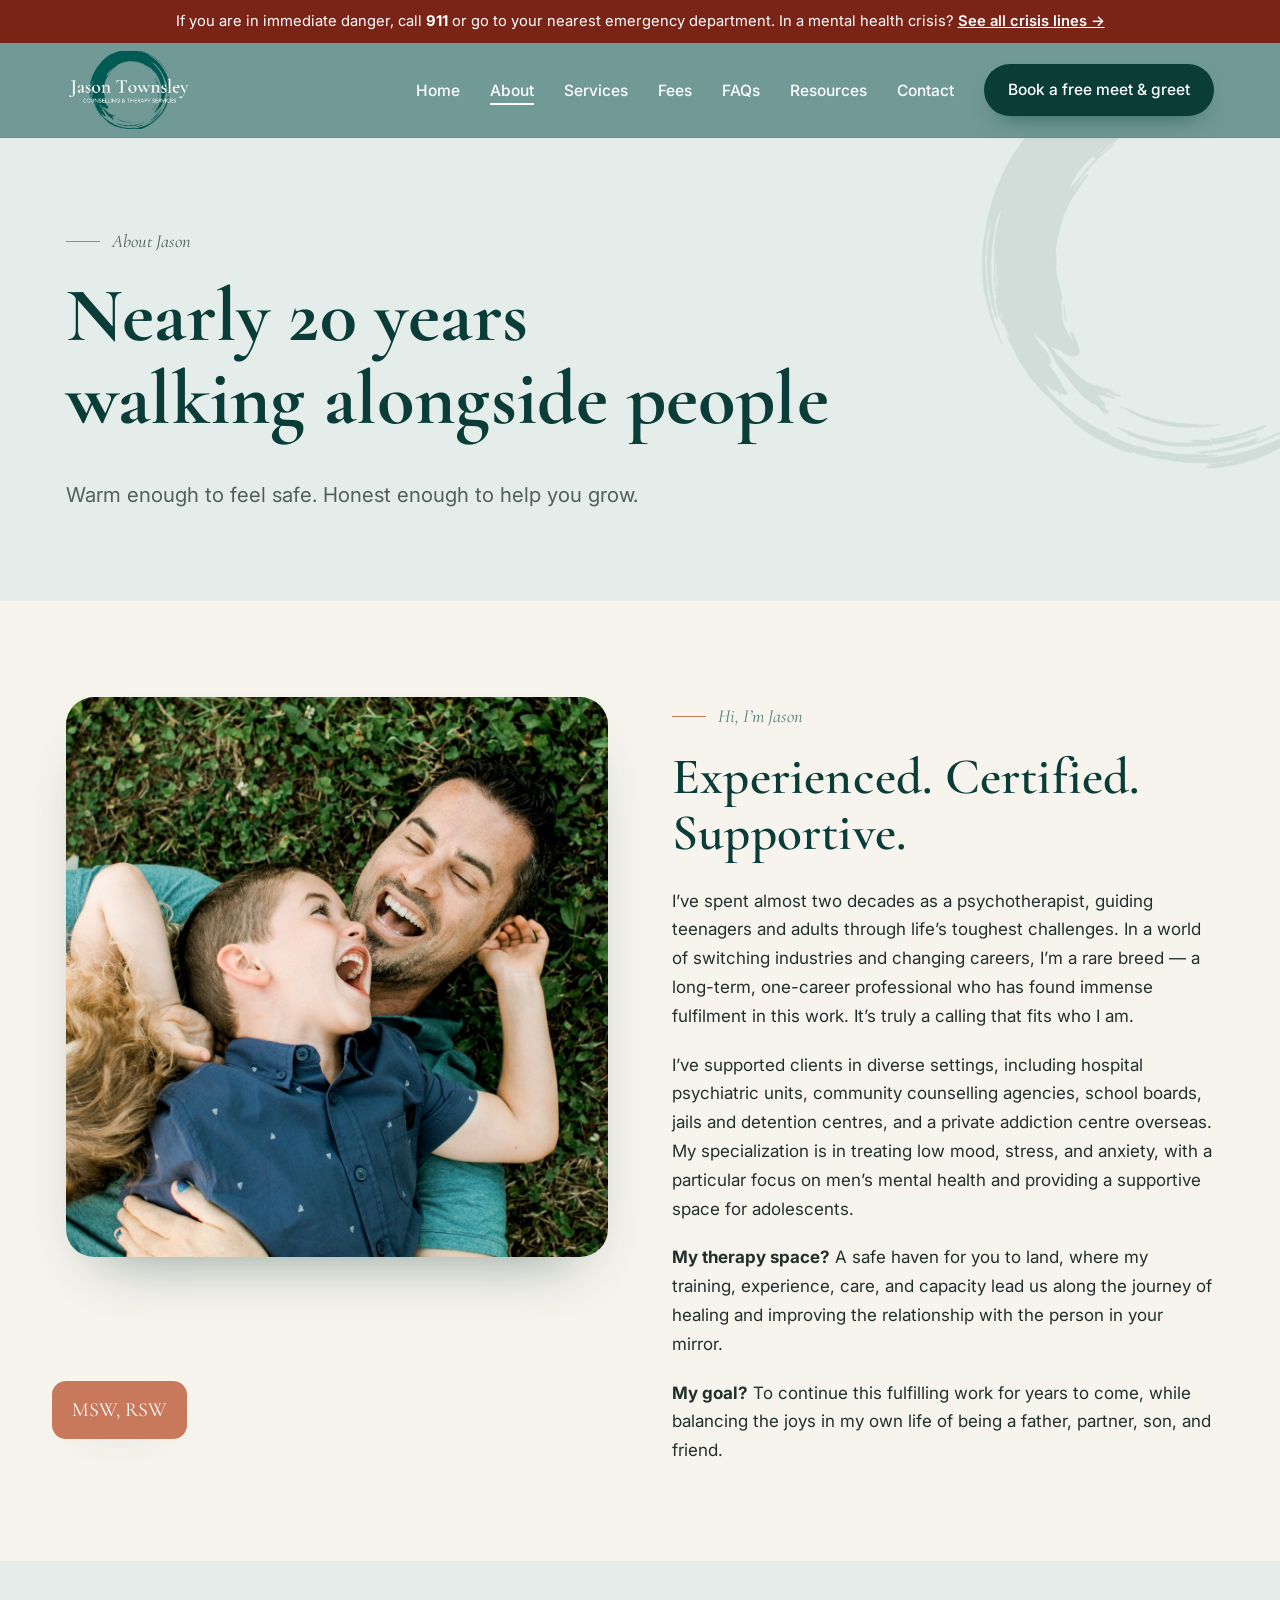
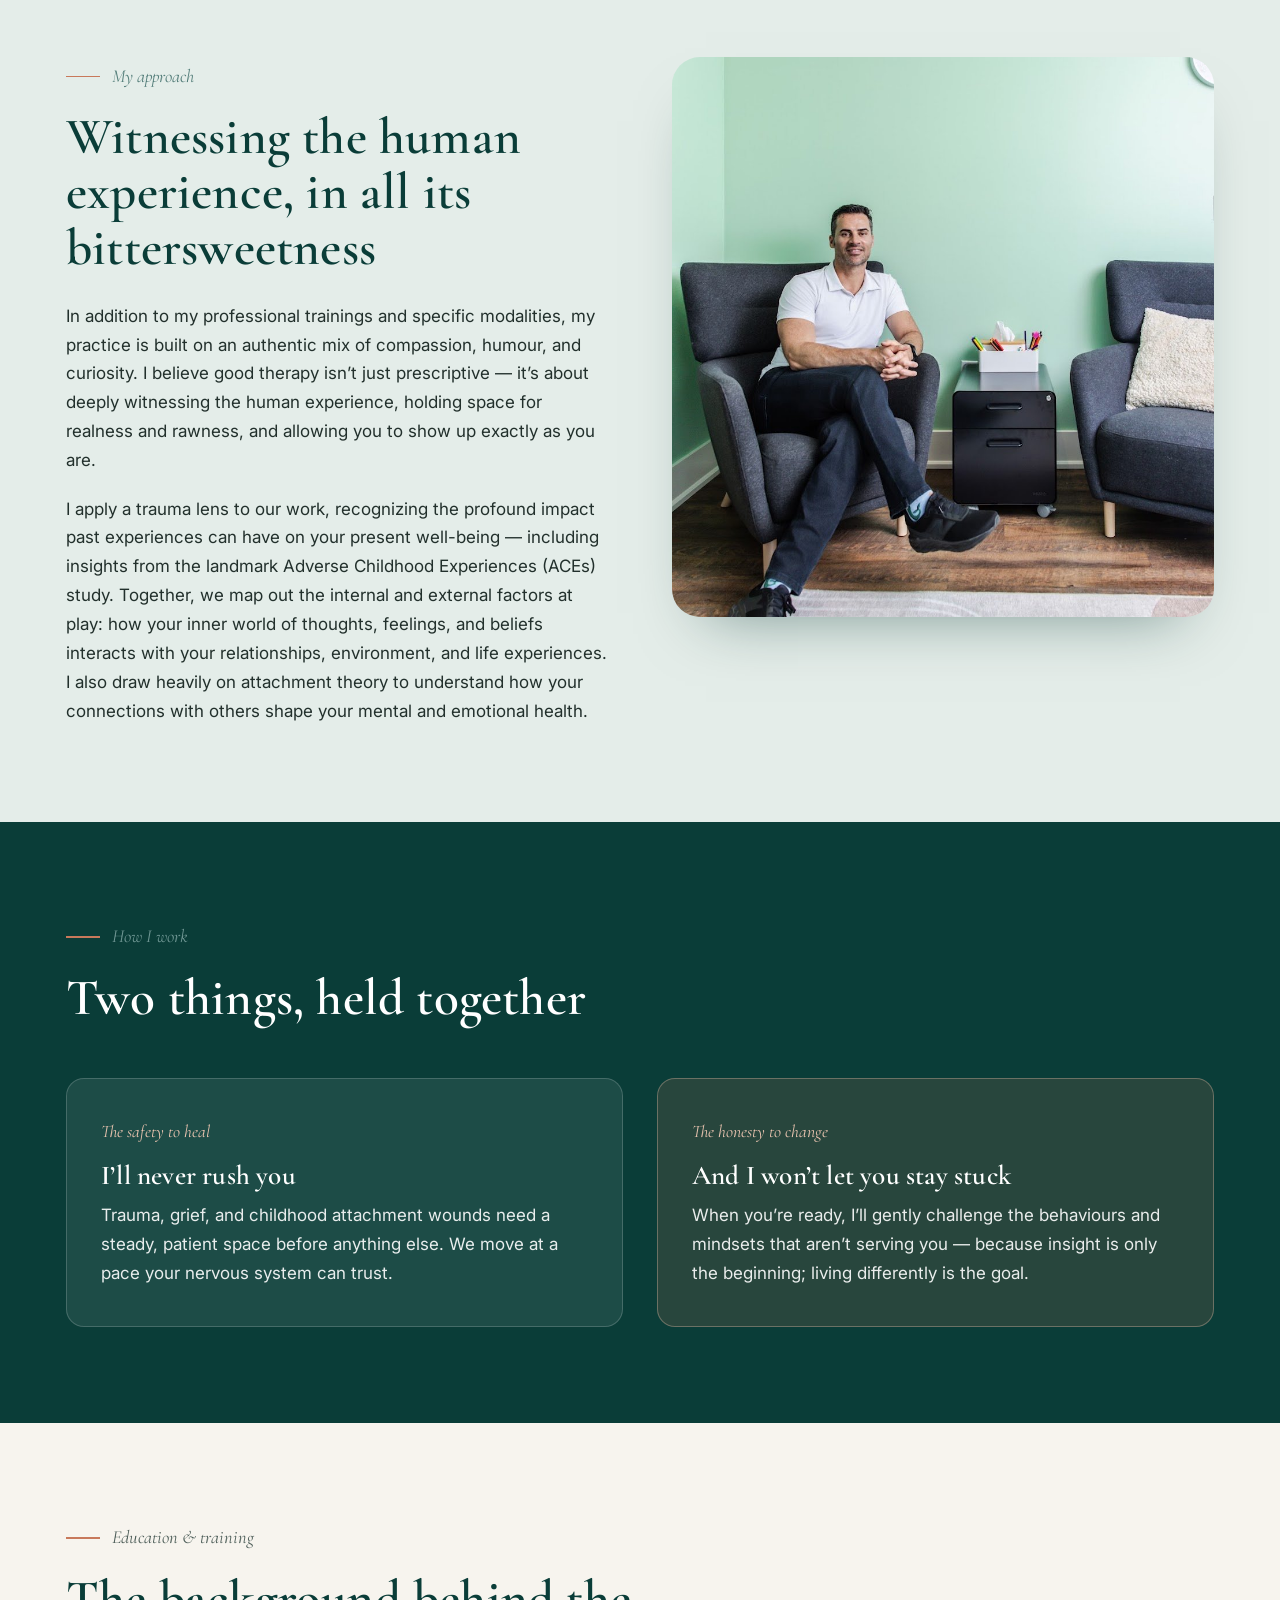
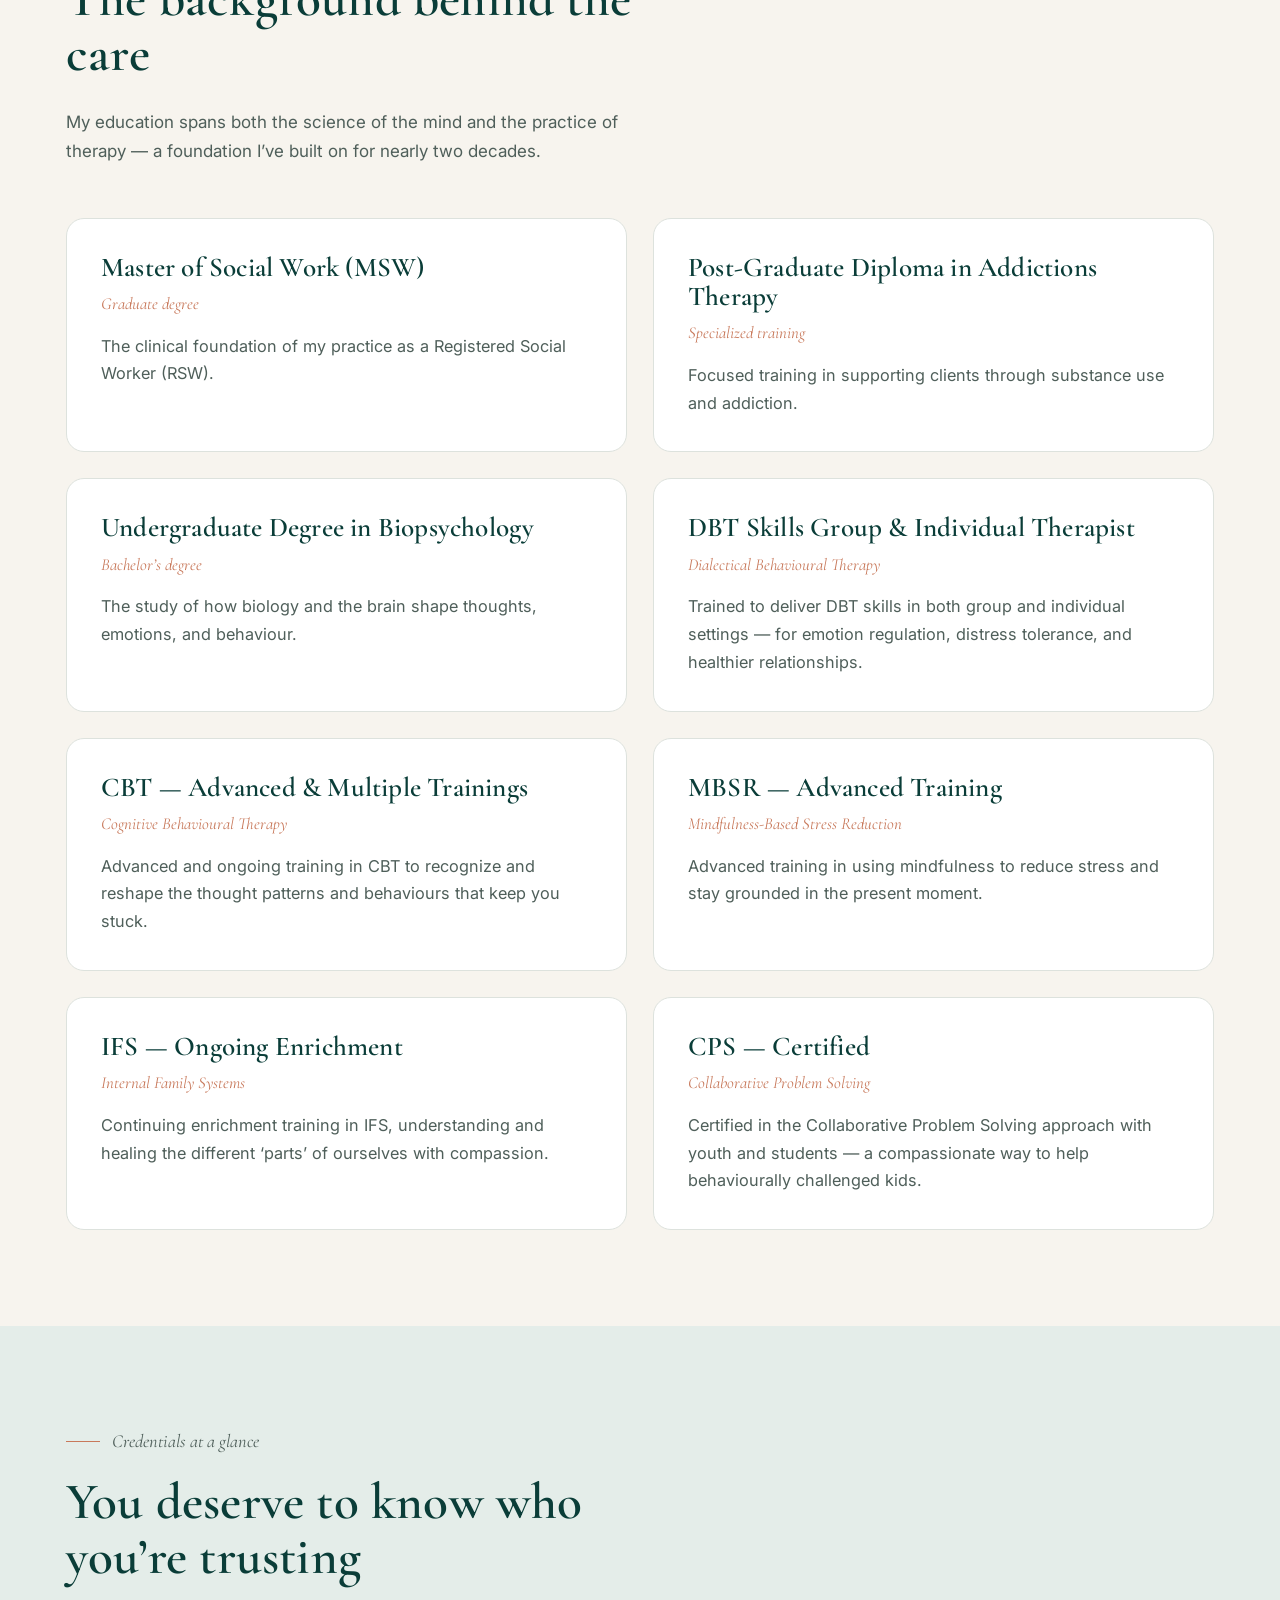
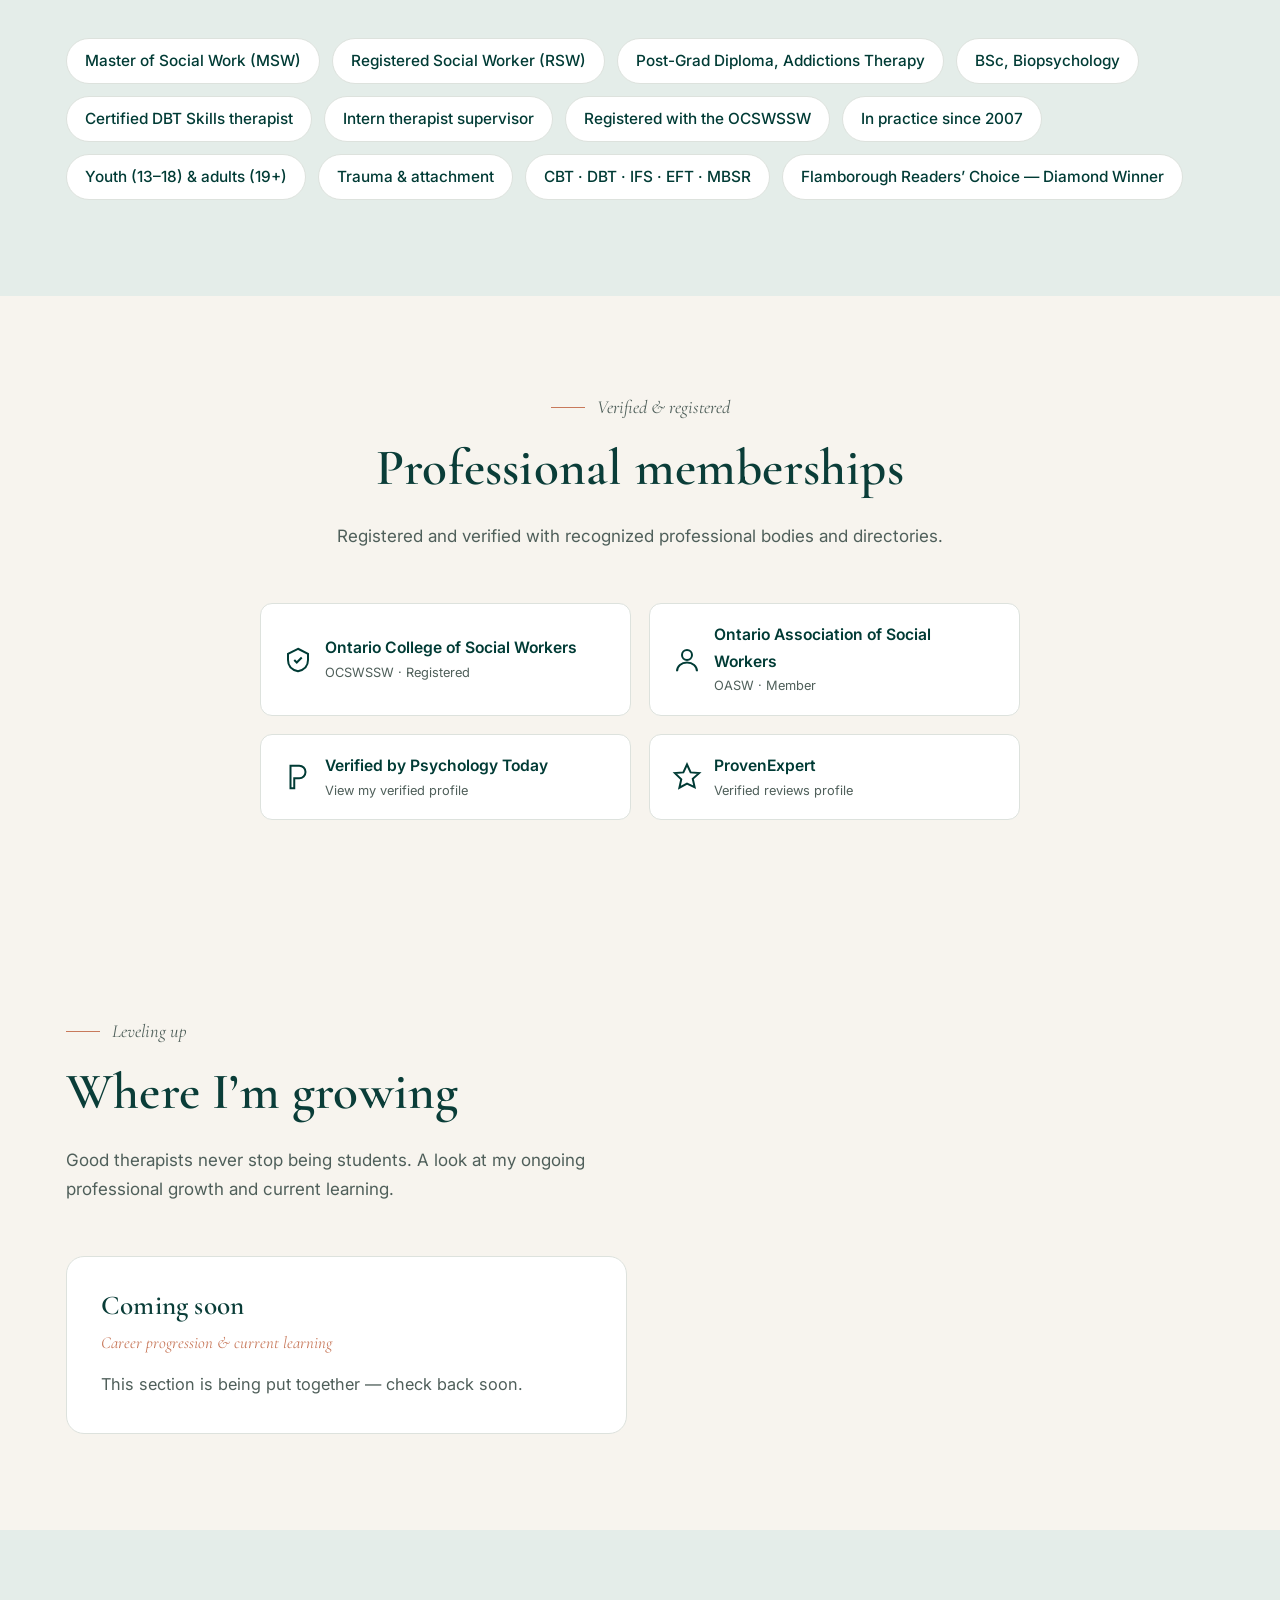
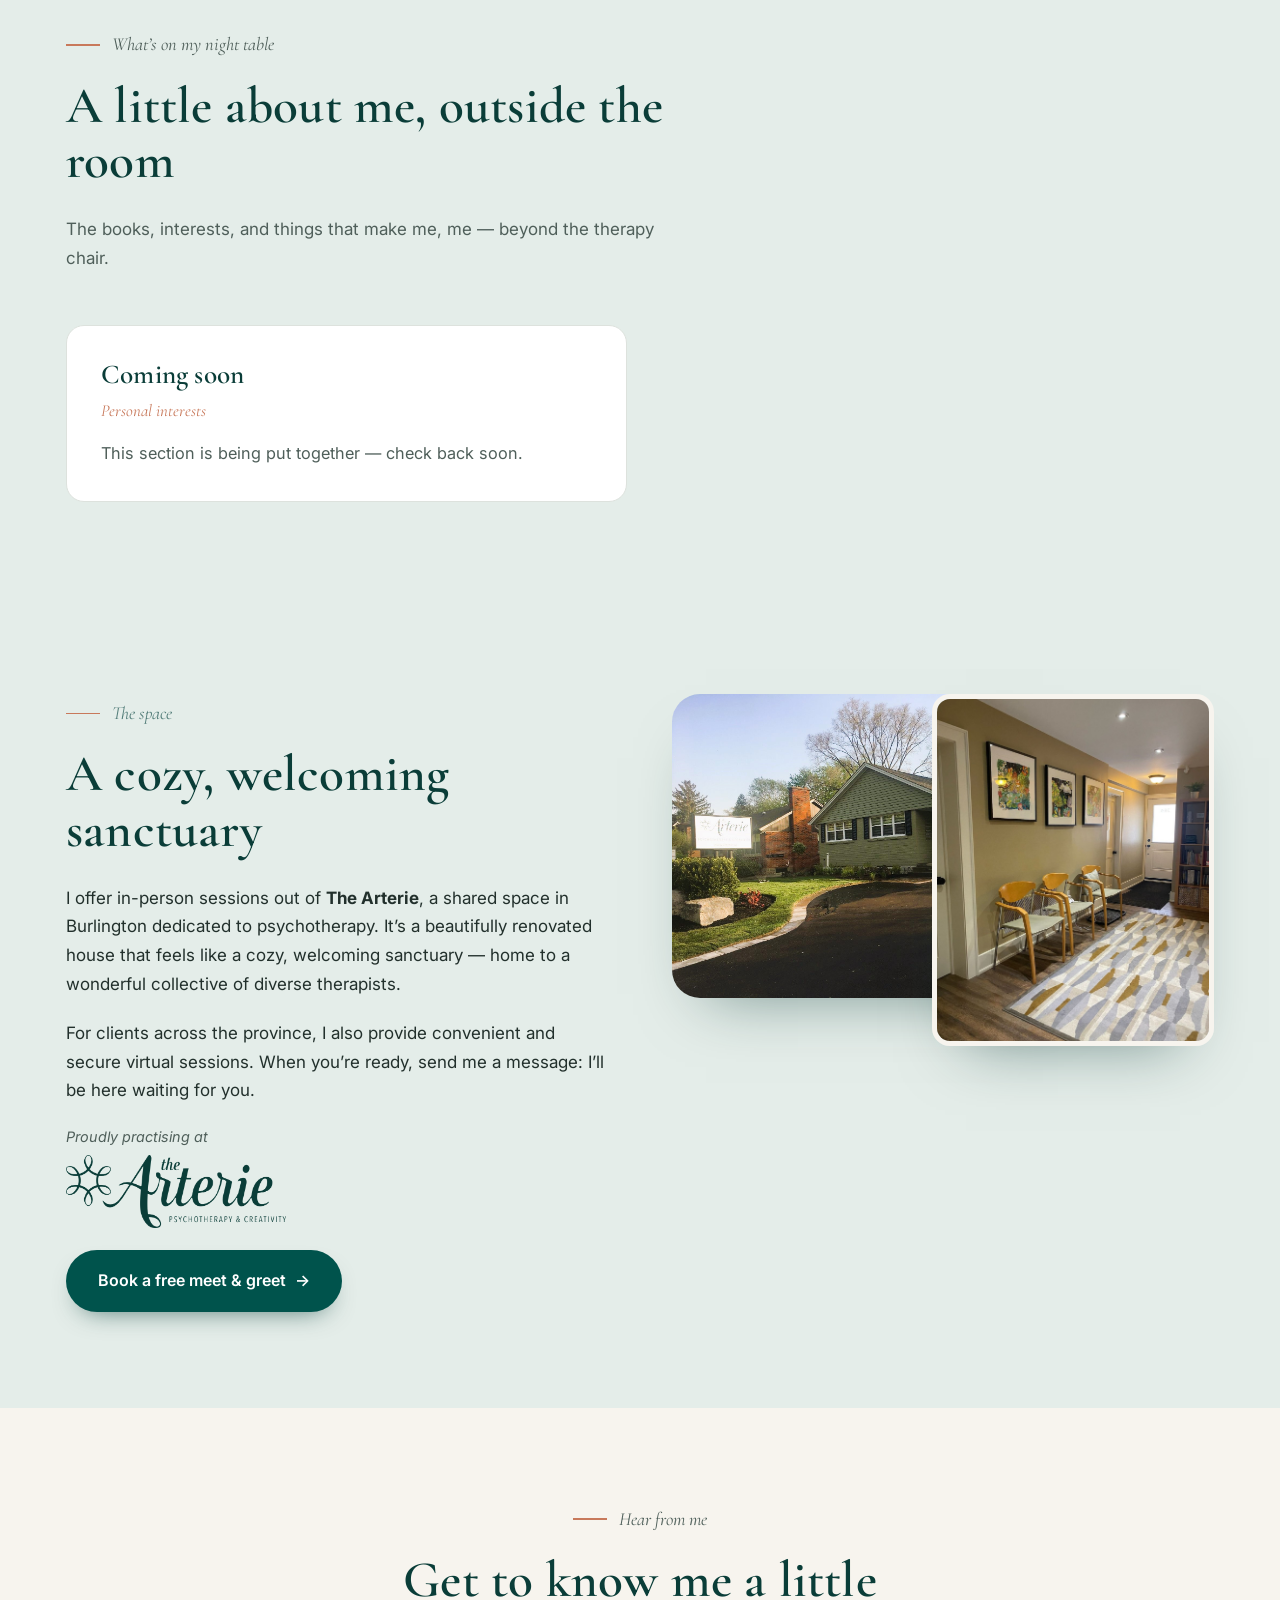
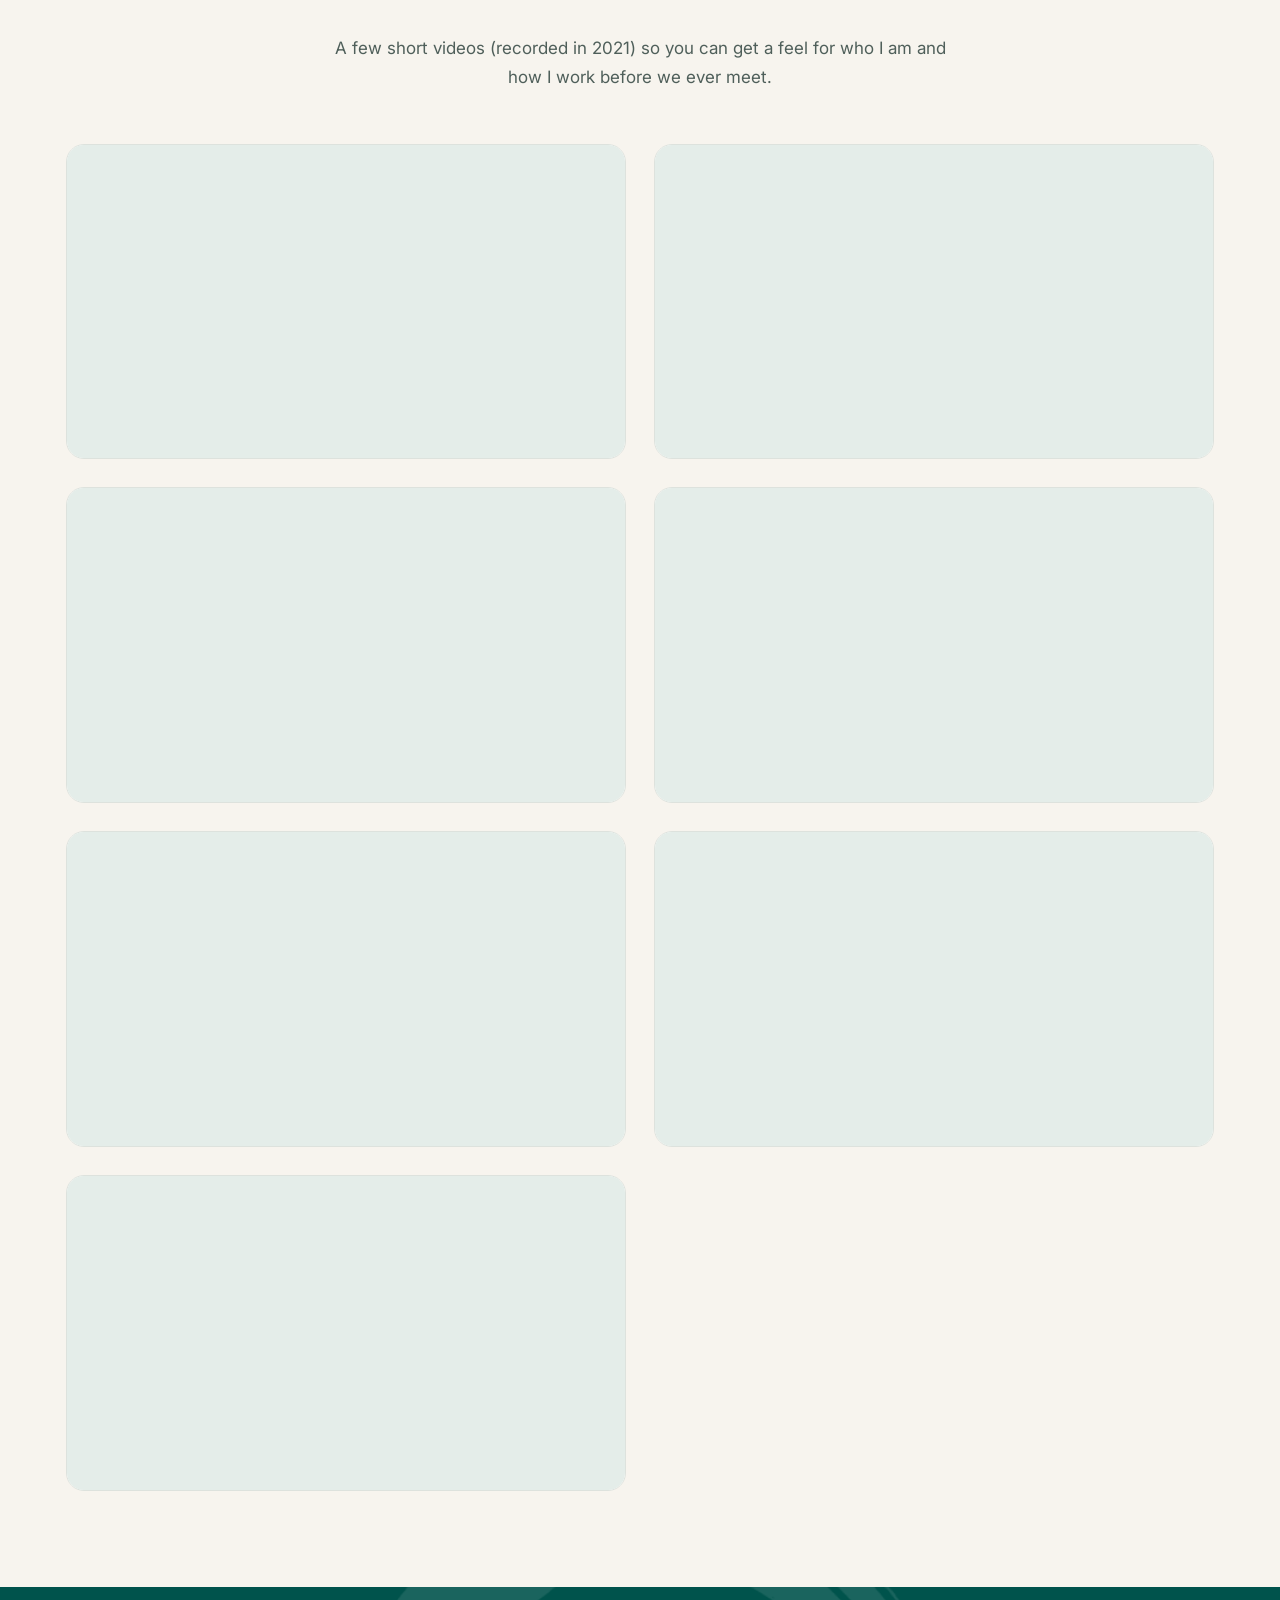
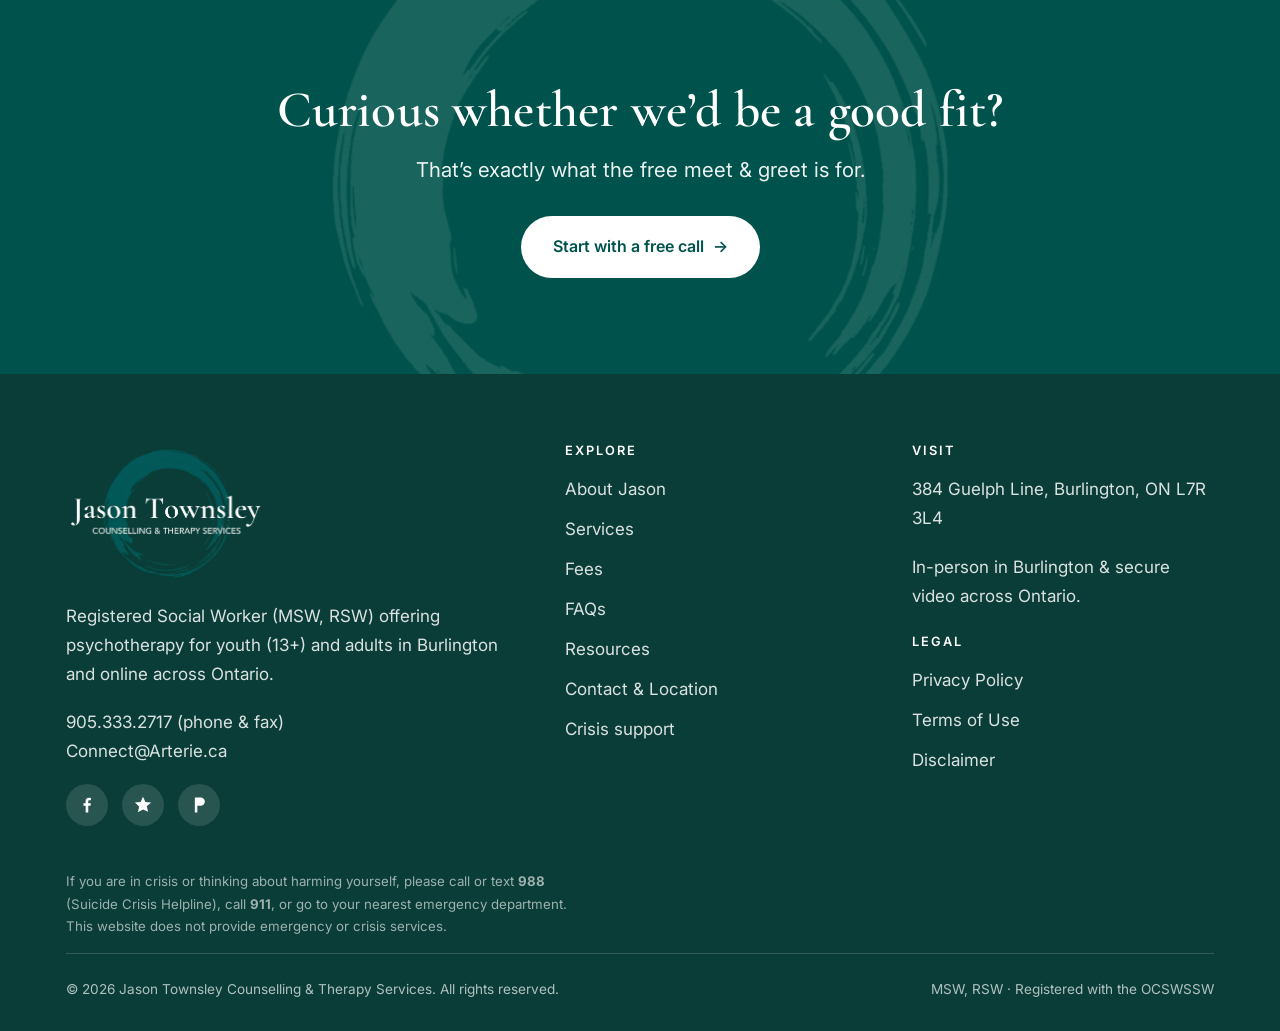
==== about.html @ 7dc333e7 "Add files via upload" ====
<!DOCTYPE html>
<html lang="en">
<head>
<meta charset="utf-8">
<meta name="viewport" content="width=device-width, initial-scale=1">
<title>About Jason Townsley, MSW, RSW | Male Therapist in Burlington, Ontario</title>
<meta name="description" content="Meet Jason Townsley, a Registered Social Worker with nearly 20 years of experience helping youth and adults with trauma, anxiety, and growth in Burlington and online across Ontario.">
<link rel="canonical" href="https://jasontownsley.com/about.html">
<meta name="robots" content="index, follow">
<meta name="author" content="Jason Townsley, MSW, RSW">
<meta name="geo.region" content="CA-ON">
<meta name="geo.placename" content="Burlington, Ontario">
<meta property="og:type" content="website">
<meta property="og:site_name" content="Jason Townsley Counselling &amp; Therapy Services">
<meta property="og:title" content="About Jason Townsley, MSW, RSW | Male Therapist in Burlington, Ontario">
<meta property="og:description" content="Meet Jason Townsley, a Registered Social Worker with nearly 20 years of experience helping youth and adults with trauma, anxiety, and growth in Burlington and online across Ontario.">
<meta property="og:url" content="https://jasontownsley.com/about.html">
<meta property="og:image" content="https://jasontownsley.com/assets/img/room.jpg">
<meta name="twitter:card" content="summary_large_image">
<meta name="twitter:title" content="About Jason Townsley, MSW, RSW | Male Therapist in Burlington, Ontario">
<meta name="twitter:description" content="Meet Jason Townsley, a Registered Social Worker with nearly 20 years of experience helping youth and adults with trauma, anxiety, and growth in Burlington and online across Ontario.">
<meta name="twitter:image" content="https://jasontownsley.com/assets/img/room.jpg">
<link rel="icon" href="assets/img/mark.svg">
<link rel="apple-touch-icon" href="assets/img/logo.jpg">
<link rel="preconnect" href="https://fonts.googleapis.com">
<link rel="preconnect" href="https://fonts.gstatic.com" crossorigin>
<link href="https://fonts.googleapis.com/css2?family=Cormorant+Garamond:ital,wght@0,500;0,600;0,700;1,500;1,600&family=Inter:wght@400;500;600&display=swap" rel="stylesheet">
<link rel="stylesheet" href="assets/style.css">
<script type="application/ld+json">{
  "@context":"https://schema.org",
  "@type":["MedicalBusiness","ProfessionalService"],
  "name":"Jason Townsley Counselling & Therapy Services",
  "image":"https://jasontownsley.com/assets/img/room.jpg",
  "@id":"https://jasontownsley.com",
  "url":"https://jasontownsley.com",
  "telephone":"+1-905-333-2717",
  "email":"connect@arterie.ca",
  "priceRange":"$$",
  "medicalSpecialty":"Psychiatric",
  "address":{"@type":"PostalAddress","streetAddress":"384 Guelph Line","addressLocality":"Burlington","addressRegion":"ON","postalCode":"L7R 3L4","addressCountry":"CA"},
  "geo":{"@type":"GeoCoordinates","latitude":43.3255,"longitude":-79.8003},
  "areaServed":["Burlington","Hamilton","Oakville","Waterdown","Flamborough","Halton Region","Ontario"],
  "founder":{"@type":"Person","name":"Jason Townsley","jobTitle":"Registered Social Worker (MSW, RSW)"},
  "openingHoursSpecification":[{"@type":"OpeningHoursSpecification","dayOfWeek":"Monday","opens":"10:30","closes":"20:30"},{"@type":"OpeningHoursSpecification","dayOfWeek":"Tuesday","opens":"10:30","closes":"15:30"},{"@type":"OpeningHoursSpecification","dayOfWeek":"Wednesday","opens":"10:30","closes":"20:30"},{"@type":"OpeningHoursSpecification","dayOfWeek":"Friday","opens":"10:30","closes":"16:30"}],
  "availableService":[
    {"@type":"MedicalTherapy","name":"Individual Psychotherapy for Adults (19+)"},
    {"@type":"MedicalTherapy","name":"Individual Psychotherapy for Youth (13-18)"},
    {"@type":"MedicalTherapy","name":"Free Meet & Greet Consultation"}
  ]
}</script>
</head>
<body>
<a class="skip" href="#main">Skip to content</a>
<div class="crisis-bar">If you are in immediate danger, call <strong>911</strong> or go to your nearest emergency department. In a mental health crisis? <a href="crisis.html">See all crisis lines &rarr;</a></div>
<header class="site-header">
<nav class="nav" aria-label="Main navigation">
  <a class="brand" href="index.html">
    <img class="brand-logo" src="assets/img/logo-nav.jpg" alt="Jason Townsley Counselling & Therapy Services">
  </a>
  <button class="nav-toggle" aria-label="Toggle menu" aria-expanded="false" aria-controls="nav-links">
    <span></span><span></span><span></span>
  </button>
  <ul class="nav-links" id="nav-links">
    <li><a href="index.html">Home</a></li>
    <li><a href="about.html" aria-current="page">About</a></li>
    <li><a href="services.html">Services</a></li>
    <li><a href="fees-faqs.html">Fees</a></li>
    <li><a href="faqs.html">FAQs</a></li>
    <li><a href="resources.html">Resources</a></li>
    <li><a href="contact.html">Contact</a></li>
    <li><a class="btn btn-primary nav-cta" href="https://ljtherapy.janeapp.com" target="_blank" rel="noopener" data-goal="book_meet_greet">Book a free meet &amp; greet</a></li>
  </ul>
</nav>
</header>

<main id="main">
<section class="page-hero">
  <img class="enso" src="assets/img/enso-real-sage.png" alt="" aria-hidden="true">
  <div class="wrap reveal">
    <p class="eyebrow">About Jason</p>
    <h1>Nearly 20 years<br>walking alongside people</h1>
    <p class="lead" style="max-width:52ch">Warm enough to feel safe. Honest enough to help you grow.</p>
  </div>
</section>

<section class="section">
  <div class="wrap split">
    <div class="split-media reveal">
      <img src="assets/img/jason-family-hero.jpg" alt="Jason Townsley laughing with his two children in the grass" width="1800" height="1207" style="object-position:60% center">
      <span class="tag-float">MSW, RSW</span>
    </div>
    <div class="split-body reveal">
      <p class="eyebrow">Hi, I&rsquo;m Jason</p>
      <h2>Experienced. Certified. Supportive.</h2>
      <p>I&rsquo;ve spent almost two decades as a psychotherapist, guiding teenagers and adults through life&rsquo;s toughest challenges. In a world of switching industries and changing careers, I&rsquo;m a rare breed &mdash; a long-term, one-career professional who has found immense fulfilment in this work. It&rsquo;s truly a calling that fits who I am.</p>
      <p>I&rsquo;ve supported clients in diverse settings, including hospital psychiatric units, community counselling agencies, school boards, jails and detention centres, and a private addiction centre overseas. My specialization is in treating low mood, stress, and anxiety, with a particular focus on men&rsquo;s mental health and providing a supportive space for adolescents.</p>
      <p><strong>My therapy space?</strong> A safe haven for you to land, where my training, experience, care, and capacity lead us along the journey of healing and improving the relationship with the person in your mirror.</p>
      <p><strong>My goal?</strong> To continue this fulfilling work for years to come, while balancing the joys in my own life of being a father, partner, son, and friend.</p>
    </div>
  </div>
</section>

<section class="section section-sage">
  <div class="wrap split rev">
    <div class="split-media reveal">
      <img src="assets/img/jason-office.jpg" alt="Jason Townsley in his Burlington therapy office" width="1455" height="970">
    </div>
    <div class="split-body reveal">
      <p class="eyebrow">My approach</p>
      <h2>Witnessing the human experience, in all its bittersweetness</h2>
      <p>In addition to my professional trainings and specific modalities, my practice is built on an authentic mix of compassion, humour, and curiosity. I believe good therapy isn&rsquo;t just prescriptive &mdash; it&rsquo;s about deeply witnessing the human experience, holding space for realness and rawness, and allowing you to show up exactly as you are.</p>
      <p>I apply a trauma lens to our work, recognizing the profound impact past experiences can have on your present well-being &mdash; including insights from the landmark Adverse Childhood Experiences (ACEs) study. Together, we map out the internal and external factors at play: how your inner world of thoughts, feelings, and beliefs interacts with your relationships, environment, and life experiences. I also draw heavily on attachment theory to understand how your connections with others shape your mental and emotional health.</p>
    </div>
  </div>
</section>

<section class="section section-forest">
  <div class="wrap">
    <div class="section-head reveal">
      <p class="eyebrow">How I work</p>
      <h2>Two things, held together</h2>
    </div>
    <div class="approach reveal">
      <div class="panel p-heal">
        <span class="n">The safety to heal</span>
        <h3>I&rsquo;ll never rush you</h3>
        <p>Trauma, grief, and childhood attachment wounds need a steady, patient space before anything else. We move at a pace your nervous system can trust.</p>
      </div>
      <div class="panel p-change">
        <span class="n">The honesty to change</span>
        <h3>And I won&rsquo;t let you stay stuck</h3>
        <p>When you&rsquo;re ready, I&rsquo;ll gently challenge the behaviours and mindsets that aren&rsquo;t serving you &mdash; because insight is only the beginning; living differently is the goal.</p>
      </div>
    </div>
  </div>
</section>

<section class="section">
  <div class="wrap">
    <div class="section-head reveal">
      <p class="eyebrow">Education &amp; training</p>
      <h2>The background behind the care</h2>
      <p>My education spans both the science of the mind and the practice of therapy &mdash; a foundation I&rsquo;ve built on for nearly two decades.</p>
    </div>
    <div class="svc-grid reveal">
      <div class="svc"><h3>Master of Social Work (MSW)</h3><p class="len">Graduate degree</p><p>The clinical foundation of my practice as a Registered Social Worker (RSW).</p></div>
      <div class="svc"><h3>Post-Graduate Diploma in Addictions Therapy</h3><p class="len">Specialized training</p><p>Focused training in supporting clients through substance use and addiction.</p></div>
      <div class="svc"><h3>Undergraduate Degree in Biopsychology</h3><p class="len">Bachelor&rsquo;s degree</p><p>The study of how biology and the brain shape thoughts, emotions, and behaviour.</p></div>
      <div class="svc"><h3>DBT Skills Group &amp; Individual Therapist</h3><p class="len">Dialectical Behavioural Therapy</p><p>Trained to deliver DBT skills in both group and individual settings &mdash; for emotion regulation, distress tolerance, and healthier relationships.</p></div>
      <div class="svc"><h3>CBT &mdash; Advanced &amp; Multiple Trainings</h3><p class="len">Cognitive Behavioural Therapy</p><p>Advanced and ongoing training in CBT to recognize and reshape the thought patterns and behaviours that keep you stuck.</p></div>
      <div class="svc"><h3>MBSR &mdash; Advanced Training</h3><p class="len">Mindfulness-Based Stress Reduction</p><p>Advanced training in using mindfulness to reduce stress and stay grounded in the present moment.</p></div>
      <div class="svc"><h3>IFS &mdash; Ongoing Enrichment</h3><p class="len">Internal Family Systems</p><p>Continuing enrichment training in IFS, understanding and healing the different &lsquo;parts&rsquo; of ourselves with compassion.</p></div>
      <div class="svc"><h3>CPS &mdash; Certified</h3><p class="len">Collaborative Problem Solving</p><p>Certified in the Collaborative Problem Solving approach with youth and students &mdash; a compassionate way to help behaviourally challenged kids.</p></div>
    </div>
  </div>
</section>

<section class="section section-sage">
  <div class="wrap">
    <div class="section-head reveal">
      <p class="eyebrow">Credentials at a glance</p>
      <h2>You deserve to know who you&rsquo;re trusting</h2>
    </div>
    <ul class="pill-list reveal">
      <li>Master of Social Work (MSW)</li>
      <li>Registered Social Worker (RSW)</li>
      <li>Post-Grad Diploma, Addictions Therapy</li>
      <li>BSc, Biopsychology</li>
      <li>Certified DBT Skills therapist</li>
      <li>Intern therapist supervisor</li>
      <li>Registered with the OCSWSSW</li>
      <li>In practice since 2007</li>
      <li>Youth (13&ndash;18) &amp; adults (19+)</li>
      <li>Trauma &amp; attachment</li>
      <li>CBT &middot; DBT &middot; IFS &middot; EFT &middot; MBSR</li>
      <li>Flamborough Readers&rsquo; Choice &mdash; Diamond Winner</li>
    </ul>
  </div>
</section>

<section class="section" id="verified">
  <div class="wrap">
    <div class="section-head center reveal">
      <p class="eyebrow" style="justify-content:center;display:flex">Verified &amp; registered</p>
      <h2>Professional memberships</h2>
      <p>Registered and verified with recognized professional bodies and directories.</p>
    </div>
    <div class="assoc reveal">
      <a href="https://www.ocswssw.org/" target="_blank" rel="noopener">
        <svg viewBox="0 0 24 24" fill="none" stroke="currentColor" stroke-width="1.6" aria-hidden="true"><path d="M12 3l8 4v5c0 5-3.5 8-8 9-4.5-1-8-4-8-9V7z"/><path d="M9 12l2 2 4-4"/></svg>
        <span>Ontario College of Social Workers<small>OCSWSSW &middot; Registered</small></span>
      </a>
      <a href="https://www.oasw.org/" target="_blank" rel="noopener">
        <svg viewBox="0 0 24 24" fill="none" stroke="currentColor" stroke-width="1.6" aria-hidden="true"><circle cx="12" cy="8" r="4"/><path d="M4 21c0-4 3.5-7 8-7s8 3 8 7"/></svg>
        <span>Ontario Association of Social Workers<small>OASW &middot; Member</small></span>
      </a>
      <a href="https://www.psychologytoday.com/ca/therapists/jason-townsley-burlington-on/825683" target="_blank" rel="noopener">
        <svg viewBox="0 0 24 24" fill="none" stroke="currentColor" stroke-width="1.6" aria-hidden="true"><path d="M6 3h7a5 5 0 0 1 0 10H9v8H6z"/></svg>
        <span>Verified by Psychology Today<small>View my verified profile</small></span>
      </a>
      <a href="https://www.provenexpert.com/en-us/jason-townsley-counselling-therapy-services/?utm_source=seals&utm_campaign=embedded-proseal&utm_medium=profile&utm_content=23a848e2-45f1-46bf-8dc4-b9c32efb9237" target="_blank" rel="noopener">
        <svg viewBox="0 0 24 24" fill="none" stroke="currentColor" stroke-width="1.6" aria-hidden="true"><path d="M12 2l2.9 6.3 6.8.6-5.1 4.5 1.5 6.7L12 17.3 5.9 20.6l1.5-6.7L2.3 8.9l6.8-.6z"/></svg>
        <span>ProvenExpert<small>Verified reviews profile</small></span>
      </a>
    </div>
  </div>
</section>

<!-- ============ LEVELING UP (career progression / current learning) ============ -->
<!-- TODO(Jason): Add your "leveling up" content here — career progression and what you're currently
     learning (e.g. Existential psychotherapy, CAMH & University of Toronto curriculum, etc.).
     Duplicate a <div class="svc">...</div> block for each item. -->
<section class="section">
  <div class="wrap">
    <div class="section-head reveal">
      <p class="eyebrow">Leveling up</p>
      <h2>Where I&rsquo;m growing</h2>
      <p>Good therapists never stop being students. A look at my ongoing professional growth and current learning.</p>
    </div>
    <div class="svc-grid reveal">
      <div class="svc"><h3>Coming soon</h3><p class="len">Career progression &amp; current learning</p><p>This section is being put together &mdash; check back soon.</p></div>
    </div>
  </div>
</section>

<!-- ============ WHAT'S ON MY NIGHT TABLE (personal interests) ============ -->
<!-- TODO(Jason): Add your "what's on my night table" content here — personal interests, books,
     hobbies, what you're into outside of work. Duplicate a <div class="svc">...</div> block per item. -->
<section class="section section-sage">
  <div class="wrap">
    <div class="section-head reveal">
      <p class="eyebrow">What&rsquo;s on my night table</p>
      <h2>A little about me, outside the room</h2>
      <p>The books, interests, and things that make me, me &mdash; beyond the therapy chair.</p>
    </div>
    <div class="svc-grid reveal">
      <div class="svc"><h3>Coming soon</h3><p class="len">Personal interests</p><p>This section is being put together &mdash; check back soon.</p></div>
    </div>
  </div>
</section>

<section class="section section-sage">
  <div class="wrap split rev">
    <div class="split-media reveal">
      <div class="layered-media">
        <img class="layer-back" src="assets/img/arterie-exterior.jpg" alt="The exterior and curb view of The Arterie, 384 Guelph Line, Burlington" width="1500" height="1125">
        <img class="layer-front" src="assets/img/arterie-waiting.jpg" alt="The welcoming waiting room at The Arterie" width="1125" height="1500">
      </div>
    </div>
    <div class="split-body reveal">
      <p class="eyebrow">The space</p>
      <h2>A cozy, welcoming sanctuary</h2>
      <p>I offer in-person sessions out of <strong>The Arterie</strong>, a shared space in Burlington dedicated to psychotherapy. It&rsquo;s a beautifully renovated house that feels like a cozy, welcoming sanctuary &mdash; home to a wonderful collective of diverse therapists.</p>
      <p>For clients across the province, I also provide convenient and secure virtual sessions. When you&rsquo;re ready, send me a message: I&rsquo;ll be here waiting for you.</p>
      <p class="arterie-note">Proudly practising at</p>
      <img class="arterie-logo" src="assets/img/arterie-logo-dark.png" alt="The Arterie — Psychotherapy &amp; Creativity">
      <a class="btn btn-primary" href="https://ljtherapy.janeapp.com" target="_blank" rel="noopener" data-goal="book_meet_greet" style="margin-top:22px">Book a free meet &amp; greet <span class="arw" aria-hidden="true">&rarr;</span></a>
    </div>
  </div>
</section>

<section class="section" id="videos">
  <div class="wrap">
    <div class="section-head center reveal">
      <p class="eyebrow" style="justify-content:center;display:flex">Hear from me</p>
      <h2>Get to know me a little</h2>
      <p>A few short videos (recorded in 2021) so you can get a feel for who I am and how I work before we ever meet.</p>
    </div>
    <div class="video-grid reveal">
      <div class="video-card"><div class="frame"><iframe src="https://www.youtube-nocookie.com/embed/LV-_Bzek9Vs" title="Jason Townsley — introduction" loading="lazy" allowfullscreen referrerpolicy="strict-origin-when-cross-origin"></iframe></div></div>
      <div class="video-card"><div class="frame"><iframe src="https://www.youtube-nocookie.com/embed/3OeanzXdS5E" title="Jason Townsley — a message for you" loading="lazy" allowfullscreen referrerpolicy="strict-origin-when-cross-origin"></iframe></div></div>
      <div class="video-card"><div class="frame"><iframe src="https://www.youtube-nocookie.com/embed/aMgH2emHA3k" title="Jason Townsley — on therapy" loading="lazy" allowfullscreen referrerpolicy="strict-origin-when-cross-origin"></iframe></div></div>
      <div class="video-card"><div class="frame"><iframe src="https://www.youtube-nocookie.com/embed/mOxMM37bKhw" title="Jason Townsley — how I work" loading="lazy" allowfullscreen referrerpolicy="strict-origin-when-cross-origin"></iframe></div></div>
      <div class="video-card"><div class="frame"><iframe src="https://www.youtube-nocookie.com/embed/_hO8uwmNjVw" title="Jason Townsley — what to expect" loading="lazy" allowfullscreen referrerpolicy="strict-origin-when-cross-origin"></iframe></div></div>
      <div class="video-card"><div class="frame"><iframe src="https://www.youtube-nocookie.com/embed/jNit9E-9fpQ" title="Jason Townsley — a few words" loading="lazy" allowfullscreen referrerpolicy="strict-origin-when-cross-origin"></iframe></div></div>
      <div class="video-card"><div class="frame"><iframe src="https://www.youtube-nocookie.com/embed/l--sXYaqYLY" title="Jason Townsley — welcome" loading="lazy" allowfullscreen referrerpolicy="strict-origin-when-cross-origin"></iframe></div></div>
    </div>
  </div>
</section>

<section class="cta-band">
  <img class="enso" src="assets/img/enso-real-white.png" alt="" aria-hidden="true">
  <div class="wrap">
    <h2>Curious whether we&rsquo;d be a good fit?</h2>
    <p class="lead">That&rsquo;s exactly what the free meet &amp; greet is for.</p>
    <a class="btn btn-light" href="contact.html">Start with a free call <span class="arw" aria-hidden="true">&rarr;</span></a>
  </div>
</section>
</main>
<footer class="site-footer">
<div class="wrap">
  <div class="footer-grid">
    <div>
      <div class="footer-brand"><img class="footer-logo" src="assets/img/logo-white.png" alt="Jason Townsley Counselling & Therapy Services"></div>
      <p>Registered Social Worker (MSW, RSW) offering psychotherapy for youth&nbsp;(13+) and adults in Burlington and online across Ontario.</p>
      <p class="mb0"><a href="tel:19053332717">905.333.2717</a> (phone &amp; fax)<br><a href="mailto:Connect@Arterie.ca">Connect@Arterie.ca</a></p>
      <div class="social-row">
        <a href="https://www.facebook.com/JasonTownsleyTherapyServices" target="_blank" rel="noopener" aria-label="Facebook">
          <svg viewBox="0 0 24 24" aria-hidden="true"><path d="M13.5 21v-8h2.7l.4-3.1h-3.1V7.9c0-.9.3-1.5 1.6-1.5h1.6V3.6c-.8-.1-1.6-.2-2.4-.2-2.4 0-4 1.5-4 4.1v2.3H7.8V13h2.6v8z"/></svg>
        </a>
        <a href="https://www.provenexpert.com/en-us/jason-townsley-counselling-therapy-services/" target="_blank" rel="noopener" aria-label="ProvenExpert reviews" title="ProvenExpert">
          <svg viewBox="0 0 24 24" aria-hidden="true"><path d="M12 2l2.9 6.3 6.8.6-5.1 4.5 1.5 6.7L12 17.3 5.9 20.6l1.5-6.7L2.3 8.9l6.8-.6z"/></svg>
        </a>
      
        <a href="https://www.psychologytoday.com/ca/therapists/jason-townsley-burlington-on/825683" target="_blank" rel="noopener" aria-label="Psychology Today profile" title="Psychology Today">
          <svg viewBox="0 0 24 24" aria-hidden="true"><path d="M7 3h7a5 5 0 0 1 0 10h-4v8H7z"/></svg>
        </a>
      </div>
    </div>
    <div>
      <h4>Explore</h4>
      <ul class="footer-nav">
        <li><a href="about.html">About Jason</a></li>
        <li><a href="services.html">Services</a></li>
        <li><a href="fees-faqs.html">Fees</a></li>
    <li><a href="faqs.html">FAQs</a></li>
        <li><a href="resources.html">Resources</a></li>
        <li><a href="contact.html">Contact &amp; Location</a></li>
        <li><a href="crisis.html">Crisis support</a></li>
      </ul>
    </div>
    <div>
      <h4>Visit</h4>
      <p>384 Guelph Line, Burlington, ON L7R 3L4</p>
      <p style="margin-top:10px">In-person in Burlington &amp; secure video across Ontario.</p>
      <h4 style="margin-top:24px">Legal</h4>
      <ul class="footer-nav">
        <li><a href="privacy-policy.html">Privacy Policy</a></li>
        <li><a href="terms-of-use.html">Terms of Use</a></li>
        <li><a href="disclaimer.html">Disclaimer</a></li>
      </ul>
    </div>
  </div>
  <p class="disclaimer">If you are in crisis or thinking about harming yourself, please call or text <strong>988</strong> (Suicide Crisis Helpline), call <strong>911</strong>, or go to your nearest emergency department. This website does not provide emergency or crisis services.</p>
  <div class="footer-bottom">
    <span>&copy; 2026 Jason Townsley Counselling &amp; Therapy Services. All rights reserved.</span>
    <span>MSW, RSW &middot; Registered with the <a href="https://www.ocswssw.org/" target="_blank" rel="noopener">OCSWSSW</a></span>
  </div>
</div>
</footer>
<script src="assets/main.js"></script>
</body>
</html>
---- assets/style.css ----
/* ===========================================================
   Jason Townsley Counselling & Therapy Services
   Palette rooted in the enso logo: forest teal + sage,
   warmed with clay and a soft paper. Enso arc as motif.
   =========================================================== */

:root{
  --teal:#00534c;
  --teal-deep:#003b35;
  --forest:#0a3d38;
  --sage:#6F9693;
  --sage-deep:#547e7a;
  --sage-mist:#e4ede9;
  --logo-bg:#719A96;
  --clay:#c8795b;
  --clay-soft:#e8c3af;
  --sand:#efe9df;
  --paper:#f7f4ee;
  --paper-2:#fbf9f5;
  --ink:#22302c;
  --ink-soft:#4f5f5a;
  --line:#dde2dd;
  --white:#fff;
  --radius:18px;
  --radius-lg:28px;
  --maxw:1200px;
  --shadow:0 30px 60px -34px rgba(0,50,45,.5);
  --shadow-soft:0 14px 40px -26px rgba(0,50,45,.4);
  --serif:"Cormorant Garamond", Georgia, serif;
  --sans:"Inter", system-ui, -apple-system, "Segoe UI", Roboto, sans-serif;
}

*{box-sizing:border-box;}
html{scroll-behavior:smooth;}
@media (prefers-reduced-motion:reduce){html{scroll-behavior:auto;}*{animation:none!important;transition:none!important;}}

body{
  margin:0;font-family:var(--sans);color:var(--ink);background:var(--paper);
  line-height:1.7;font-size:17px;-webkit-font-smoothing:antialiased;overflow-x:hidden;
}
img{max-width:100%;display:block;}
a{color:var(--teal);text-decoration:none;}
a:hover{text-decoration:underline;}
.wrap{max-width:var(--maxw);margin:0 auto;padding:0 26px;}

h1,h2,h3,h4{font-family:var(--serif);font-weight:600;color:var(--forest);line-height:1.08;margin:0 0 .5em;letter-spacing:.2px;}
h1{font-size:clamp(2.7rem,6vw,5rem);font-weight:700;}
h2{font-size:clamp(2.1rem,4vw,3.3rem);}
h3{font-size:clamp(1.35rem,2.2vw,1.7rem);}
p{margin:0 0 1.15em;max-width:64ch;}
em,.italic{font-style:italic;}
.lead{font-size:1.28rem;color:var(--ink-soft);line-height:1.6;}
.display-em{font-family:var(--serif);font-style:italic;font-weight:500;color:var(--teal);}

.eyebrow{display:inline-flex;align-items:center;gap:12px;font-family:var(--serif);font-style:italic;
  font-size:1.15rem;color:var(--sage-deep);margin-bottom:18px;}
.eyebrow::before{content:"";width:34px;height:1.5px;background:var(--clay);display:inline-block;}

.skip{position:absolute;left:-999px;top:0;background:var(--teal);color:#fff;padding:12px 18px;z-index:200;}
.skip:focus{left:0;}
a:focus-visible,button:focus-visible,input:focus-visible,textarea:focus-visible{outline:3px solid var(--clay);outline-offset:3px;border-radius:4px;}

.btn{display:inline-flex;align-items:center;gap:9px;font-family:var(--sans);font-weight:600;font-size:1rem;
  padding:15px 30px;border-radius:999px;cursor:pointer;border:2px solid transparent;
  transition:background .2s,color .2s,border-color .2s,transform .2s,box-shadow .2s;text-decoration:none;}
.btn:hover{text-decoration:none;transform:translateY(-2px);}
.btn-primary{background:var(--teal);color:#fff!important;box-shadow:0 12px 26px -14px rgba(0,60,54,.7);}
.btn-primary:hover{background:var(--teal-deep);color:#fff!important;}
.btn-primary:visited,.btn-primary:active,.btn-primary:focus{color:#fff!important;}
.btn-ghost{background:transparent;color:var(--teal);border-color:var(--sage);}
.btn-ghost:hover{background:var(--teal);color:#fff!important;border-color:var(--teal);}
.btn-light{background:#fff;color:var(--teal)!important;}
.btn-light:hover{background:var(--sand);color:var(--teal-deep)!important;}
.btn-clay{background:var(--clay);color:#fff!important;}
.btn-clay:hover{background:#b4674a;color:#fff!important;}
.btn .arw{transition:transform .2s;}
.btn:hover .arw{transform:translateX(3px);}

.site-header{position:sticky;top:0;z-index:100;background:var(--logo-bg);border-bottom:1px solid rgba(0,0,0,.08);}
.nav{display:flex;align-items:center;justify-content:space-between;gap:20px;padding:8px 26px;max-width:var(--maxw);margin:0 auto;}
.brand{display:flex;align-items:center;gap:13px;color:#fff;}
.brand:hover{text-decoration:none;}
.brand .brand-logo{height:78px;width:auto;display:block;}
.brand .brand-mark{width:46px;height:46px;flex:none;}
.brand .brand-name{font-family:var(--serif);font-size:1.35rem;font-weight:600;line-height:1;color:var(--forest);}
.brand .brand-name small{display:block;font-family:var(--sans);font-size:.6rem;letter-spacing:.22em;text-transform:uppercase;color:var(--forest);font-weight:600;margin-top:4px;}
.nav-links{display:flex;align-items:center;gap:30px;list-style:none;margin:0;padding:0;}
.nav-links a{color:#fff;font-weight:500;font-size:.97rem;position:relative;}
.nav-links a:not(.nav-cta)::after{content:"";position:absolute;left:0;right:100%;bottom:-5px;height:1.5px;background:#fff;transition:right .25s;}
.nav-links a:not(.nav-cta):hover::after,.nav-links a[aria-current="page"]:not(.nav-cta)::after{right:0;}
.nav-links a:not(.nav-cta):hover,.nav-links a[aria-current="page"]{color:#fff;text-decoration:none;}
.nav-cta{padding:11px 22px;font-size:.94rem;background:var(--forest)!important;color:#fff!important;}
.nav-cta:hover{background:var(--teal-deep)!important;color:#fff!important;}
.nav-toggle{display:none;background:none;border:0;cursor:pointer;padding:8px;}
.nav-toggle span{display:block;width:26px;height:2px;background:#fff;margin:5px 0;transition:.2s;}

@media (max-width:940px){
  .nav-toggle{display:block;}
  .nav-links{position:absolute;top:100%;left:0;right:0;background:var(--logo-bg);flex-direction:column;align-items:stretch;gap:0;
    padding:8px 26px 22px;border-bottom:1px solid rgba(0,0,0,.12);box-shadow:var(--shadow-soft);display:none;}
  .nav-links.open{display:flex;}
  .nav-links a:not(.nav-cta){padding:14px 0;border-bottom:1px solid rgba(255,255,255,.22);color:#fff;}
  .nav-links a:not(.nav-cta)::after{display:none;}
  .nav-cta{margin-top:14px;text-align:center;justify-content:center;}
}

.enso-bg{position:absolute;pointer-events:none;opacity:.5;z-index:0;}
.enso{height:auto;display:block;pointer-events:none;}

.hero{position:relative;background:
   radial-gradient(1200px 600px at 88% -10%, rgba(111,150,147,.28), transparent 60%),
   var(--paper);overflow:hidden;}
.hero-grid{position:relative;z-index:2;display:grid;grid-template-columns:1.02fr .98fr;gap:60px;align-items:center;padding:92px 0 96px;}
.hero h1{margin-bottom:.28em;}
.hero .lead{margin-bottom:2rem;max-width:34ch;}
.hero-cta{display:flex;flex-wrap:wrap;gap:15px;margin-bottom:22px;}
.hero-note{font-size:.95rem;color:var(--ink-soft);display:flex;align-items:center;gap:9px;margin:0;}
.hero-note svg{flex:none;width:18px;height:18px;stroke:var(--clay);}
.hero-portrait{position:relative;justify-self:center;width:100%;max-width:490px;aspect-ratio:4/5;}
.hero-portrait .enso{position:absolute;top:44%;left:36%;width:150%;height:auto;transform:translate(-50%,-50%);z-index:0;opacity:.13;}
.hero-portrait{overflow:visible;}
.hero-portrait img{position:relative;z-index:2;width:100%;height:100%;object-fit:cover;border-radius:var(--radius-lg);box-shadow:var(--shadow);}
.hero-badge{position:absolute;z-index:3;right:-6px;bottom:18px;background:#fff;border-radius:16px;padding:14px 18px;box-shadow:var(--shadow-soft);display:flex;align-items:center;gap:11px;max-width:220px;}
.hero-badge .yrs{font-family:var(--serif);font-size:2.2rem;color:var(--teal);line-height:.9;font-weight:700;}
.hero-badge span{font-size:.82rem;color:var(--ink-soft);line-height:1.3;}
@media (max-width:860px){
  .hero-grid{grid-template-columns:1fr;gap:42px;padding:56px 0 64px;}
  .hero .lead{max-width:52ch;}
  .hero-portrait{max-width:420px;aspect-ratio:4/5;}
}

.section{position:relative;padding:96px 0;}
.section-sm{padding:72px 0;}
.section-forest{background:var(--forest);color:#fff;}
.section-forest h1,.section-forest h2,.section-forest h3{color:#fff;}
.section-forest p{color:rgba(255,255,255,.9);}
.section-forest .eyebrow{color:var(--sage);}
.section-sage{background:var(--sage-mist);}
.section-paper2{background:var(--paper-2);}
.section-clayband{background:linear-gradient(180deg,var(--sand),#eae2d5);}
.section-head{max-width:56ch;margin-bottom:52px;}
.section-head.center{margin-left:auto;margin-right:auto;text-align:center;}
.section-head.center p{margin-left:auto;margin-right:auto;}
.section-head p{color:var(--ink-soft);}

.concerns{display:grid;grid-template-columns:1fr 1fr;gap:0 64px;}
.concern{padding:30px 0;border-top:1px solid var(--line);display:grid;grid-template-columns:auto 1fr;gap:22px;align-items:start;}
.concern:nth-child(1),.concern:nth-child(2){border-top:none;}
.concern .ico{width:52px;height:52px;flex:none;color:var(--teal);}
.concern h3{margin:2px 0 .3em;}
.concern p{color:var(--ink-soft);margin:0;font-size:1.02rem;}
@media (max-width:760px){.concerns{grid-template-columns:1fr;gap:0;}.concern:nth-child(2){border-top:1px solid var(--line);}}

.letter{position:relative;background:var(--forest);color:#fff;border-radius:var(--radius-lg);padding:64px 8%;overflow:hidden;}
.letter .enso{position:absolute;right:-90px;top:-90px;width:400px;opacity:.12;z-index:0;}
.letter-inner{position:relative;z-index:1;max-width:60ch;}
.letter .quote{font-family:var(--serif);font-size:clamp(1.7rem,3.2vw,2.5rem);line-height:1.28;color:#fff;font-weight:500;margin:0 0 1em;}
.letter .quote em{color:var(--clay-soft);}
.letter .sig{font-family:var(--serif);font-style:italic;font-size:1.5rem;color:#fff;margin-top:.2em;}
.letter .sig small{display:block;font-family:var(--sans);font-style:normal;font-size:.82rem;letter-spacing:.14em;text-transform:uppercase;color:var(--sage);margin-top:6px;}

.split{display:grid;grid-template-columns:1fr 1fr;gap:64px;align-items:center;}
.split.rev .split-media{order:2;}
.split-media{position:relative;align-self:stretch;}
.split-media img{border-radius:var(--radius-lg);box-shadow:var(--shadow);width:100%;height:100%;max-height:560px;object-fit:cover;display:block;}
.split-media .tag-float{position:absolute;left:-14px;bottom:26px;background:var(--clay);color:#fff;padding:12px 20px;border-radius:14px;font-family:var(--serif);font-size:1.25rem;box-shadow:var(--shadow-soft);}
.split-body p:last-child{margin-bottom:0;}
@media (max-width:860px){.split{grid-template-columns:1fr;gap:34px;}.split.rev .split-media{order:0;}.split-media .tag-float{left:12px;}.split-media img{max-height:420px;}}

.approach{display:grid;grid-template-columns:1fr 1fr;gap:34px;}
.approach .panel{border-radius:var(--radius);padding:38px 34px;position:relative;}
.approach .p-heal{background:rgba(255,255,255,.08);border:1px solid rgba(255,255,255,.18);}
.approach .p-change{background:rgba(200,121,91,.16);border:1px solid rgba(232,195,175,.35);}
.approach .panel h3{color:#fff;margin-bottom:.4em;}
.approach .panel .n{font-family:var(--serif);font-style:italic;font-size:1.1rem;color:var(--clay-soft);margin-bottom:14px;display:block;}
.approach .panel p{margin:0;}
@media (max-width:760px){.approach{grid-template-columns:1fr;gap:20px;}}

.steps{display:grid;grid-template-columns:repeat(3,1fr);gap:0;}
.step{padding:0 30px;position:relative;}
.step:not(:first-child)::before{content:"";position:absolute;left:0;top:8px;bottom:8px;width:1px;background:var(--line);}
.step .dot{width:44px;height:44px;margin-bottom:20px;color:var(--teal);}
.step h3{margin-bottom:.35em;}
.step p{color:var(--ink-soft);font-size:1.02rem;margin:0;}
@media (max-width:820px){.steps{grid-template-columns:1fr;gap:0;}.step{padding:28px 0;}
  .step:not(:first-child)::before{left:0;right:0;top:0;bottom:auto;width:auto;height:1px;}}

.trust{position:relative;overflow:hidden;}
.trust-grid{display:grid;grid-template-columns:0.9fr 1.1fr;gap:70px;align-items:center;}
.trust-media{position:relative;justify-self:center;}
.trust-media img{width:100%;max-width:400px;border-radius:16px;box-shadow:var(--shadow);transform:rotate(-3deg);transition:transform .4s;}
.trust-media:hover img{transform:rotate(-1deg) scale(1.02);}
.trust-media .ribbon{position:absolute;z-index:3;right:-10px;top:-14px;background:var(--clay);color:#fff;font-family:var(--serif);font-size:1.15rem;padding:10px 20px;border-radius:12px;box-shadow:var(--shadow-soft);transform:rotate(4deg);}
.trust-media .halo{position:absolute;inset:-16% -10%;z-index:0;background:radial-gradient(circle,rgba(111,150,147,.35),transparent 68%);}
.trust-body h2{margin-bottom:.3em;}
.trust-body .lead{margin-bottom:0;}
.trust-body .stars{color:var(--clay);font-size:1.3rem;letter-spacing:3px;margin-bottom:14px;}
@media (max-width:860px){.trust-grid{grid-template-columns:1fr;gap:40px;text-align:center;}
  .trust-body .section-head,.trust-body p{margin-left:auto;margin-right:auto;}
  .trust-media img{max-width:320px;}}

.svc-grid{display:grid;grid-template-columns:repeat(2,1fr);gap:26px;}
.svc{background:#fff;border:1px solid var(--line);border-radius:var(--radius);padding:34px;transition:box-shadow .25s,transform .25s;}
.svc:hover{box-shadow:var(--shadow-soft);transform:translateY(-3px);}
.svc h3{margin-bottom:.3em;}
.svc .len{color:var(--clay);font-family:var(--serif);font-style:italic;font-size:1.05rem;margin-bottom:14px;}
.svc p{color:var(--ink-soft);font-size:1.02rem;margin:0;}
@media (max-width:720px){.svc-grid{grid-template-columns:1fr;}}

.pill-list{list-style:none;margin:26px 0 0;padding:0;display:flex;flex-wrap:wrap;gap:12px;}
.pill-list li{background:var(--white);border:1px solid var(--line);color:var(--teal-deep);border-radius:999px;padding:9px 18px;font-size:.96rem;font-weight:500;}
.section-sage .pill-list li{background:#fff;}

.faq{max-width:840px;margin:0 auto;}
.faq details{border-bottom:1px solid var(--line);}
.faq summary{cursor:pointer;list-style:none;padding:22px 44px 22px 0;position:relative;font-family:var(--serif);font-size:1.4rem;color:var(--forest);font-weight:600;}
.faq summary::-webkit-details-marker{display:none;}
.faq summary::after{content:"";position:absolute;right:8px;top:50%;width:14px;height:14px;transform:translateY(-50%);
  background:no-repeat center/contain url("data:image/svg+xml,%3Csvg xmlns='http://www.w3.org/2000/svg' viewBox='0 0 24 24' fill='none' stroke='%23c8795b' stroke-width='2.5' stroke-linecap='round'%3E%3Cpath d='M12 5v14M5 12h14'/%3E%3C/svg%3E");transition:transform .2s;}
.faq details[open] summary::after{transform:translateY(-50%) rotate(135deg);}
.faq details p{color:var(--ink-soft);padding:0 44px 22px 0;margin:0;}

.fees{display:grid;grid-template-columns:repeat(3,1fr);gap:24px;}
.fee{background:#fff;border:1px solid var(--line);border-radius:var(--radius);padding:34px 28px;text-align:center;position:relative;}
.fee.feature{background:var(--forest);border-color:var(--forest);color:#fff;box-shadow:var(--shadow);}
.fee.feature h3,.fee.feature .rate{color:#fff;}
.fee.feature p{color:rgba(255,255,255,.85);}
.fee h3{margin-bottom:.15em;}
.fee .rate{font-family:var(--serif);font-size:2.1rem;color:var(--teal);}
.fee p{color:var(--ink-soft);font-size:.96rem;margin:10px auto 0;}
@media (max-width:820px){.fees{grid-template-columns:1fr;}}

.contact-grid{display:grid;grid-template-columns:1.05fr .95fr;gap:60px;}
@media (max-width:860px){.contact-grid{grid-template-columns:1fr;gap:40px;}}
.form-card{background:#fff;border:1px solid var(--line);border-radius:var(--radius-lg);padding:40px;box-shadow:var(--shadow-soft);}
.field{margin-bottom:20px;}
.field label{display:block;font-weight:600;margin-bottom:8px;font-size:.95rem;}
.field input,.field textarea{width:100%;padding:14px 16px;border:1px solid var(--line);border-radius:12px;font-family:var(--sans);font-size:1rem;background:var(--paper-2);color:var(--ink);transition:border-color .2s,background .2s;}
.field input:focus,.field textarea:focus{background:#fff;border-color:var(--sage);}
.field textarea{min-height:140px;resize:vertical;}
.form-note{font-size:.85rem;color:var(--ink-soft);}
.info-block{margin-bottom:24px;padding-left:20px;border-left:2px solid var(--sage);}
.info-block h3{margin-bottom:.15em;font-size:1.15rem;}
.info-block p{margin:0;color:var(--ink-soft);}
.map-embed{border:0;width:100%;height:300px;border-radius:var(--radius);margin-top:8px;}
.form-status{padding:16px 18px;border-radius:12px;background:var(--sage-mist);color:var(--teal-deep);margin-bottom:18px;font-size:.96rem;display:none;border-left:3px solid var(--teal);}
.form-status.show{display:block;}

.cta-band{position:relative;background:var(--teal);color:#fff;text-align:center;padding:96px 0;overflow:hidden;}
.cta-band .enso{position:absolute;left:50%;top:50%;width:620px;transform:translate(-50%,-50%);opacity:.1;}
.cta-band .wrap{position:relative;z-index:1;}
.cta-band h2{color:#fff;margin-bottom:.3em;}
.cta-band p{color:rgba(255,255,255,.92);margin:0 auto 30px;}

.prose{max-width:74ch;margin:0 auto;}
.prose h2{margin-top:1.7em;}
.prose h3{margin-top:1.3em;}
.prose ul{padding-left:1.2em;}
.prose li{margin-bottom:.5em;max-width:64ch;}
.page-hero{position:relative;background:var(--sage-mist);padding:84px 0 66px;overflow:hidden;}
.page-hero .enso{position:absolute;right:-120px;top:-90px;width:420px;opacity:.14;z-index:0;}
.page-hero .wrap{position:relative;z-index:1;}
.page-hero p{color:var(--ink-soft);}

.post-grid{display:grid;grid-template-columns:repeat(3,1fr);gap:28px;}
.post{background:#fff;border:1px solid var(--line);border-radius:var(--radius);overflow:hidden;display:flex;flex-direction:column;transition:transform .25s,box-shadow .25s;}
.post:hover{transform:translateY(-4px);box-shadow:var(--shadow-soft);}
.post .body{padding:28px;display:flex;flex-direction:column;flex:1;}
.post .tag{font-family:var(--serif);font-style:italic;color:var(--clay);font-size:1rem;}
.post h3{margin:.35em 0;font-size:1.4rem;}
.post p{color:var(--ink-soft);font-size:1rem;margin-bottom:1.1em;flex:1;}
.post a.more{font-weight:600;color:var(--teal);}
@media (max-width:860px){.post-grid{grid-template-columns:1fr;}}

.site-footer{background:var(--forest);color:rgba(255,255,255,.85);padding:70px 0 30px;}
.footer-grid{display:grid;grid-template-columns:1.5fr 1fr 1fr;gap:46px;margin-bottom:44px;}
.site-footer h4{color:#fff;font-family:var(--sans);font-size:.8rem;letter-spacing:.16em;text-transform:uppercase;margin:0 0 18px;font-weight:600;}
.site-footer a{color:rgba(255,255,255,.85);}
.site-footer a:hover{color:#fff;}
.footer-nav{list-style:none;margin:0;padding:0;}
.footer-nav li{margin-bottom:11px;}
.footer-brand{display:flex;align-items:center;gap:13px;margin-bottom:18px;}
.footer-brand .brand-mark{width:48px;height:48px;}
.footer-brand strong{font-family:var(--serif);font-size:1.3rem;color:#fff;font-weight:600;}
.footer-bottom{border-top:1px solid rgba(255,255,255,.16);padding-top:24px;display:flex;justify-content:space-between;flex-wrap:wrap;gap:12px;font-size:.85rem;color:rgba(255,255,255,.68);}
.footer-bottom a{color:rgba(255,255,255,.68);}
.disclaimer{font-size:.83rem;color:rgba(255,255,255,.6);max-width:66ch;margin-top:16px;}
@media (max-width:820px){.footer-grid{grid-template-columns:1fr;gap:30px;}}

.reveal{opacity:0;transform:translateY(16px);transition:opacity .7s ease,transform .7s ease;}
.reveal.in{opacity:1;transform:none;}
@media (prefers-reduced-motion:reduce){.reveal{opacity:1;transform:none;}}

.mt0{margin-top:0;}.mb0{margin-bottom:0;}

/* ---------- Download / form card ---------- */
.download-card{display:grid;grid-template-columns:auto 1fr auto;gap:26px;align-items:center;background:#fff;border:1px solid var(--line);border-radius:var(--radius-lg);padding:32px 36px;box-shadow:var(--shadow-soft);}
.download-card .doc-ico{width:58px;height:58px;color:var(--teal);flex:none;}
.download-card h3{margin:0 0 .3em;}
.download-card p{margin:0;color:var(--ink-soft);font-size:1.02rem;}
.download-card .actions{display:flex;flex-direction:column;gap:10px;}
@media (max-width:760px){.download-card{grid-template-columns:1fr;text-align:center;gap:18px;}.download-card .doc-ico{margin:0 auto;}.download-card .actions{flex-direction:row;flex-wrap:wrap;justify-content:center;}}

/* ---------- Steps list for "how to use" ---------- */
.howto{counter-reset:h;list-style:none;margin:26px 0 0;padding:0;display:grid;gap:16px;max-width:70ch;}
.howto li{position:relative;padding-left:52px;color:var(--ink-soft);}
.howto li::before{counter-increment:h;content:counter(h);position:absolute;left:0;top:-2px;width:34px;height:34px;border-radius:50%;background:var(--sage-mist);color:var(--teal-deep);font-family:var(--serif);font-weight:600;font-size:1.1rem;display:flex;align-items:center;justify-content:center;}

/* ---------- Crisis banner (persistent, small) ---------- */
.crisis-bar{background:#7a2418;color:#fff;text-align:center;font-size:.92rem;padding:9px 16px;}
.crisis-bar a{color:#fff;text-decoration:underline;font-weight:600;}
.crisis-bar strong{font-weight:700;}

/* ---------- Crisis page ---------- */
.crisis-list{display:grid;grid-template-columns:1fr 1fr;gap:18px;margin:0;padding:0;list-style:none;}
.crisis-list li{background:#fff;border:1px solid var(--line);border-left:4px solid var(--clay);border-radius:12px;padding:18px 22px;}
.crisis-list li strong{display:block;color:var(--teal-deep);font-size:1.05rem;margin-bottom:2px;}
.crisis-list li .num{font-family:var(--serif);font-size:1.35rem;color:var(--teal);}
.crisis-list li a{font-weight:600;}
.crisis-emergency{background:#7a2418;color:#fff;border-radius:var(--radius);padding:28px 32px;margin-bottom:34px;}
.crisis-emergency h2{color:#fff;margin-top:0;}
.crisis-emergency p{color:rgba(255,255,255,.94);margin-bottom:0;}
.crisis-emergency .big{font-family:var(--serif);font-size:1.6rem;}
@media (max-width:700px){.crisis-list{grid-template-columns:1fr;}}

/* ---------- Hours table ---------- */
.hours{list-style:none;margin:0;padding:0;}
.hours li{display:flex;justify-content:space-between;gap:20px;padding:11px 0;border-bottom:1px solid var(--line);}
.hours li:last-child{border-bottom:0;}
.hours .day{font-weight:600;color:var(--ink);}
.hours .time{color:var(--ink-soft);text-align:right;}
.hours .mode{display:block;font-size:.82rem;color:var(--sage-deep);}

/* ---------- Video grid ---------- */
.video-grid{display:grid;grid-template-columns:repeat(2,1fr);gap:28px;}
.video-card{background:#fff;border:1px solid var(--line);border-radius:var(--radius);overflow:hidden;}
.video-card .frame{position:relative;width:100%;aspect-ratio:16/9;background:var(--sage-mist);}
.video-card .frame iframe{position:absolute;inset:0;width:100%;height:100%;border:0;}
.video-card .cap{padding:18px 22px;}
.video-card .cap h3{margin:0 0 .2em;font-size:1.25rem;}
.video-card .cap p{margin:0;color:var(--ink-soft);font-size:.96rem;}
@media (max-width:760px){.video-grid{grid-template-columns:1fr;}}

/* ---------- Modality chips w/ definition ---------- */
.modality-grid{display:grid;grid-template-columns:repeat(2,1fr);gap:20px;}
.modality{background:#fff;border:1px solid var(--line);border-radius:14px;padding:22px 24px;}
.modality h3{margin:0 0 .25em;font-size:1.2rem;}
.modality .abbr{color:var(--clay);font-family:var(--serif);font-style:italic;font-size:1rem;}
.modality p{margin:.4em 0 0;color:var(--ink-soft);font-size:.98rem;}
@media (max-width:760px){.modality-grid{grid-template-columns:1fr;}}

/* ---------- Credential / association badges ---------- */
.assoc{display:grid;grid-template-columns:repeat(2,1fr);gap:18px;max-width:760px;margin:0 auto;}
.assoc a{display:flex;align-items:center;gap:12px;background:#fff;border:1px solid var(--line);border-radius:12px;padding:18px 22px;color:var(--teal-deep);font-weight:600;font-size:.98rem;transition:box-shadow .2s,transform .2s;text-decoration:none;text-align:left;}
.assoc a:hover{box-shadow:var(--shadow-soft);transform:translateY(-2px);text-decoration:none;}
.assoc a svg,.assoc a img{width:30px;height:30px;flex:none;}
.assoc a small{display:block;font-weight:400;color:var(--ink-soft);font-size:.8rem;}
@media (max-width:620px){.assoc{grid-template-columns:1fr;}}

/* ---------- Social icons ---------- */
.social-row{display:flex;gap:14px;align-items:center;margin-top:18px;}
.social-row a{width:42px;height:42px;border-radius:50%;background:rgba(255,255,255,.12);display:flex;align-items:center;justify-content:center;transition:background .2s;}
.social-row a:hover{background:rgba(255,255,255,.24);}
.social-row a svg{width:20px;height:20px;fill:#fff;}

/* ---------- Dual award pair ---------- */
.award-pair{position:relative;z-index:2;padding:10px 30px 30px 0;}
.award-pair img{border-radius:12px;box-shadow:var(--shadow);}
.award-pair .award-front{width:78%;position:relative;z-index:2;transform:rotate(-4deg);transition:transform .4s;}
.award-pair .award-back{width:64%;position:absolute;right:0;bottom:0;z-index:1;transform:rotate(6deg);opacity:.96;transition:transform .4s;}
.trust-media:hover .award-front{transform:rotate(-2deg) scale(1.02);}
.trust-media:hover .award-back{transform:rotate(4deg);}
@media (max-width:860px){.award-pair{padding-right:20px;margin:0 auto;max-width:360px;}}

/* ---------- Footer logo (white wordmark) ---------- */
.footer-brand{display:block;margin-bottom:18px;}
.footer-logo{width:200px;max-width:70%;height:auto;display:block;margin-bottom:4px;}

/* ---------- Blog article ---------- */
.article{max-width:760px;margin:0 auto;}
.article .meta{display:flex;flex-wrap:wrap;gap:8px 18px;align-items:center;color:var(--ink-soft);font-size:.95rem;margin-bottom:8px;}
.article .meta .cat{font-family:var(--serif);font-style:italic;color:var(--clay);font-size:1.05rem;}
.article-hero-img{width:100%;border-radius:var(--radius-lg);box-shadow:var(--shadow);margin:0 0 40px;object-fit:cover;max-height:460px;}
.article p{margin:0 0 1.2em;}
.article h2{margin:1.5em 0 .5em;font-size:clamp(1.5rem,2.6vw,2rem);}
.article h3{margin:1.3em 0 .4em;}
.article ul{padding-left:1.2em;margin:0 0 1.3em;}
.article li{margin-bottom:.6em;max-width:64ch;}
.article .callout{background:var(--sage-mist);border-left:4px solid var(--teal);border-radius:12px;padding:22px 26px;margin:32px 0;}
.article .callout p{margin:0;}
.article .signoff{margin-top:40px;padding-top:24px;border-top:1px solid var(--line);font-style:italic;color:var(--ink-soft);}
.article-inline-img{width:100%;max-width:520px;border-radius:14px;box-shadow:var(--shadow-soft);margin:24px auto;display:block;}
.back-link{display:inline-flex;align-items:center;gap:8px;color:var(--teal);font-weight:600;margin-bottom:8px;}

/* blog post cards: featured image */
.post .post-img{width:100%;aspect-ratio:16/10;object-fit:cover;display:block;}

/* ---------- The Arterie logo ---------- */
.arterie-logo{max-width:220px;width:100%;height:auto;display:block;margin:6px 0 0;}
.arterie-note{font-size:.9rem;color:var(--ink-soft);margin:14px 0 6px;font-style:italic;}
.section-sage .arterie-logo,.section-forest .arterie-logo{filter:brightness(0) invert(1);opacity:.92;}
.info-block .arterie-logo{max-width:190px;}

/* ---------- Contact: map left / info right (address, service areas, hours) ---------- */
.location-grid{display:grid;grid-template-columns:1.05fr .95fr;gap:48px;align-items:stretch;}
.location-map{position:relative;min-height:100%;}
.location-map .map-embed{height:100%;min-height:420px;margin-top:0;}
.location-info .info-block:first-of-type{margin-top:0;}
@media (max-width:860px){.location-grid{grid-template-columns:1fr;gap:32px;}.location-map .map-embed{min-height:300px;}}

/* ---------- Layered media (exterior + interior overlap) ---------- */
.layered-media{position:relative;padding:0 48px 48px 0;}
.layered-media .layer-back{width:82%;border-radius:var(--radius-lg);box-shadow:var(--shadow);display:block;object-fit:cover;max-height:420px;width:82%;}
.layered-media .layer-front{position:absolute;right:0;bottom:0;width:52%;border-radius:var(--radius);box-shadow:var(--shadow);border:5px solid var(--paper);object-fit:cover;}
@media (max-width:860px){.layered-media{padding:0 36px 36px 0;}}

/* Arterie logo: dark version shows as-is (no invert) */
.section-sage .arterie-logo,.section-forest .arterie-logo{filter:none;opacity:1;}
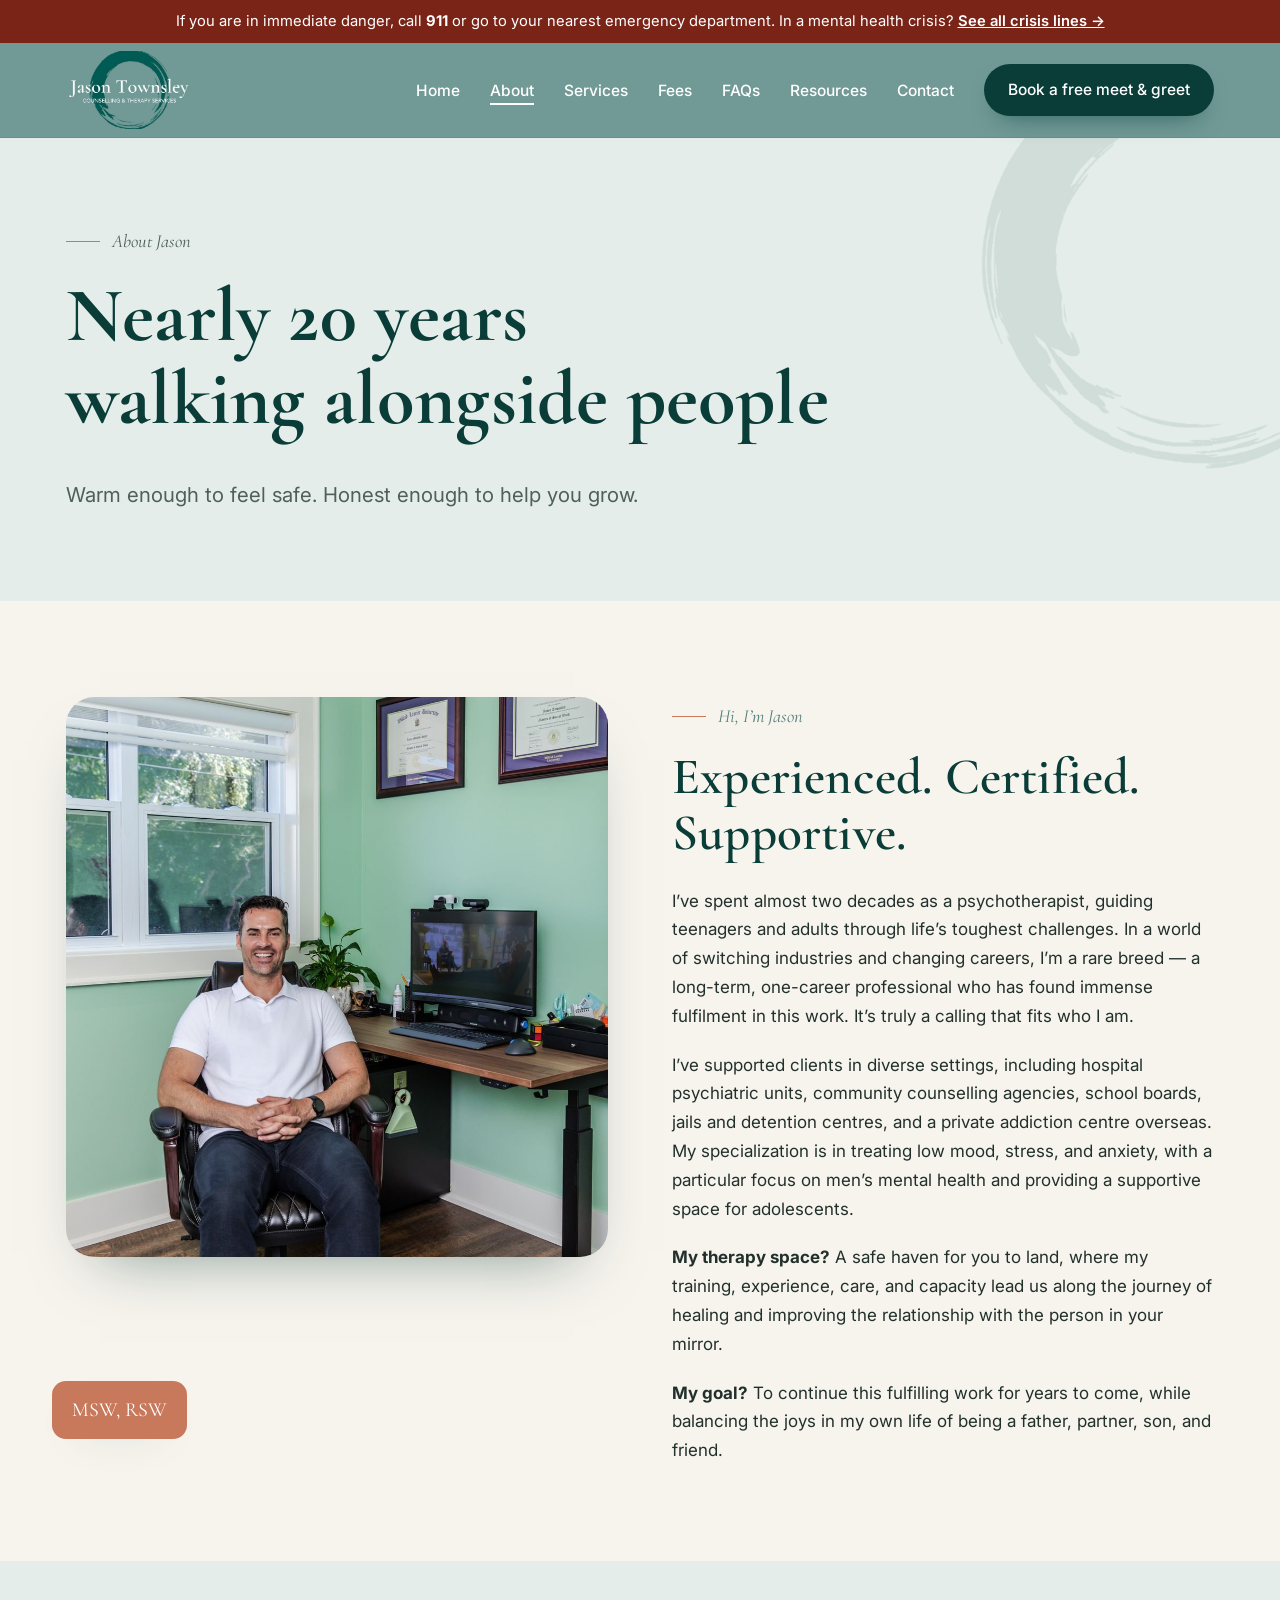
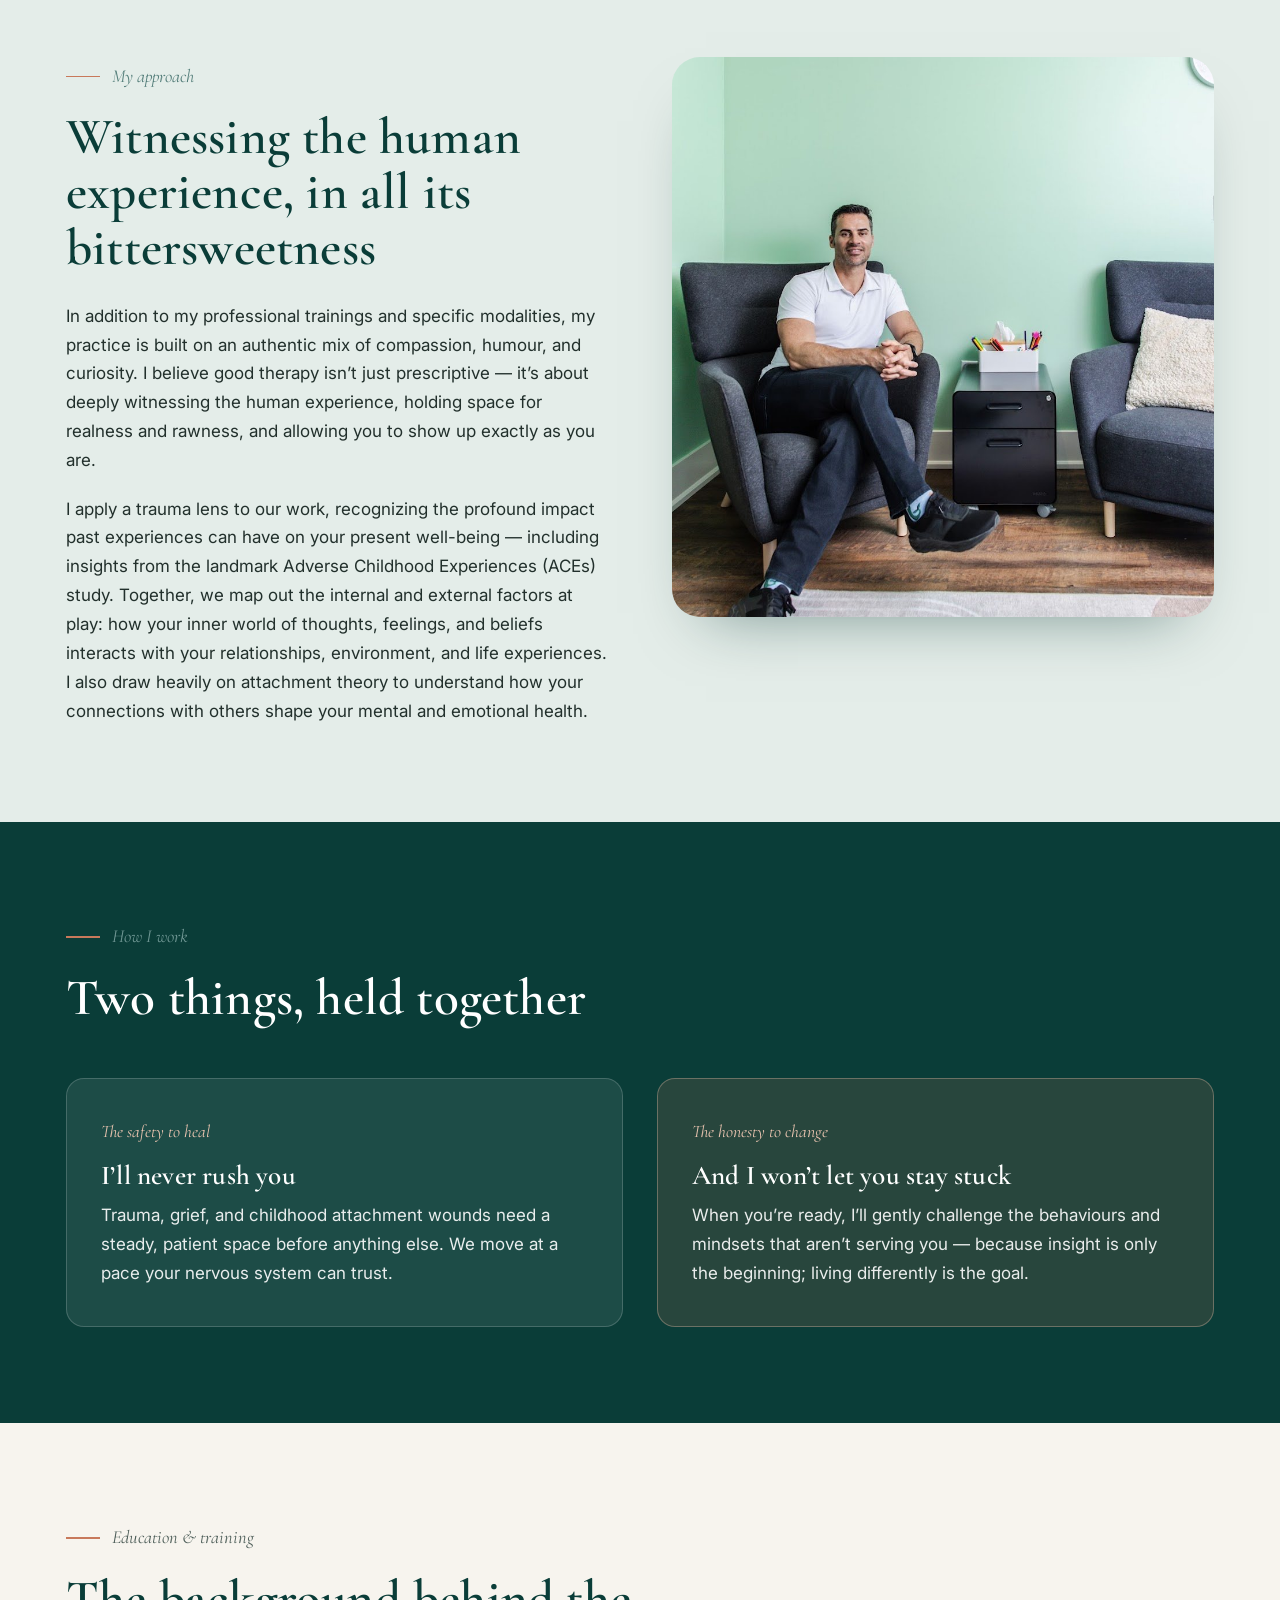
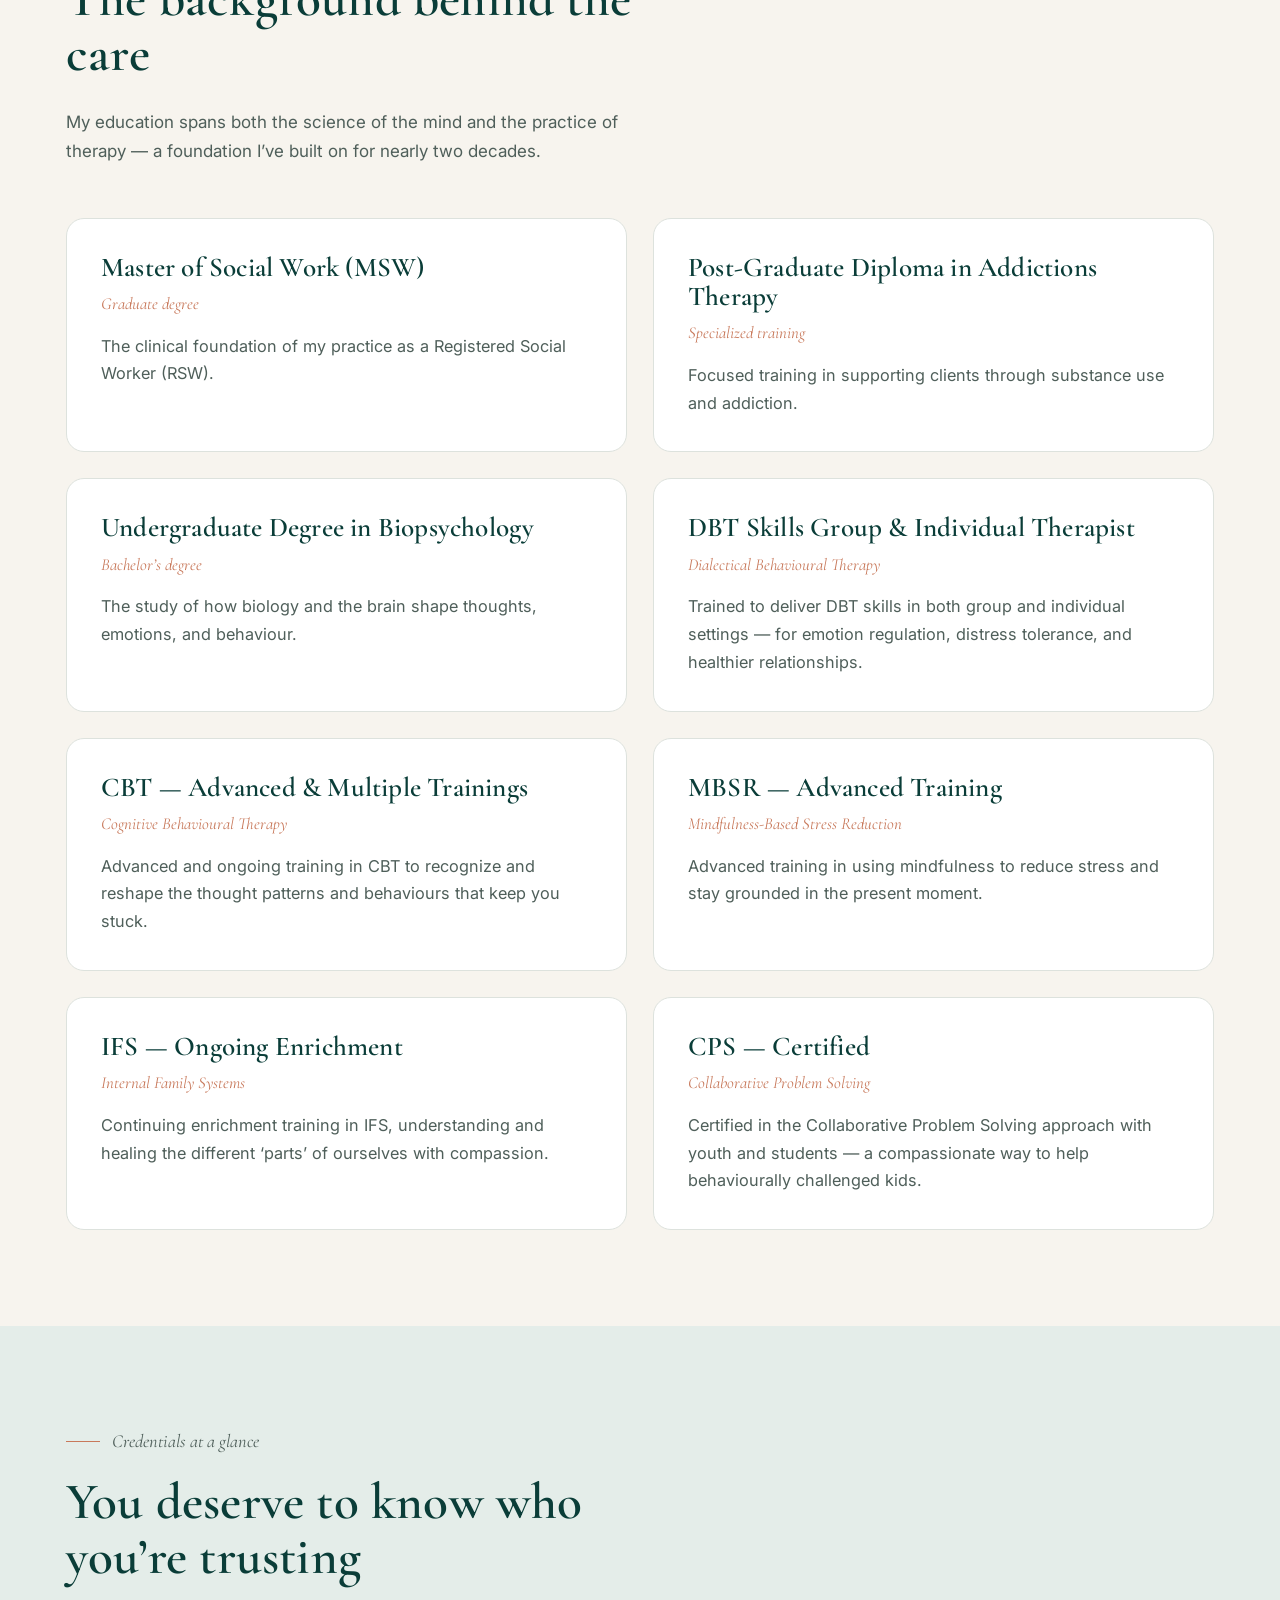
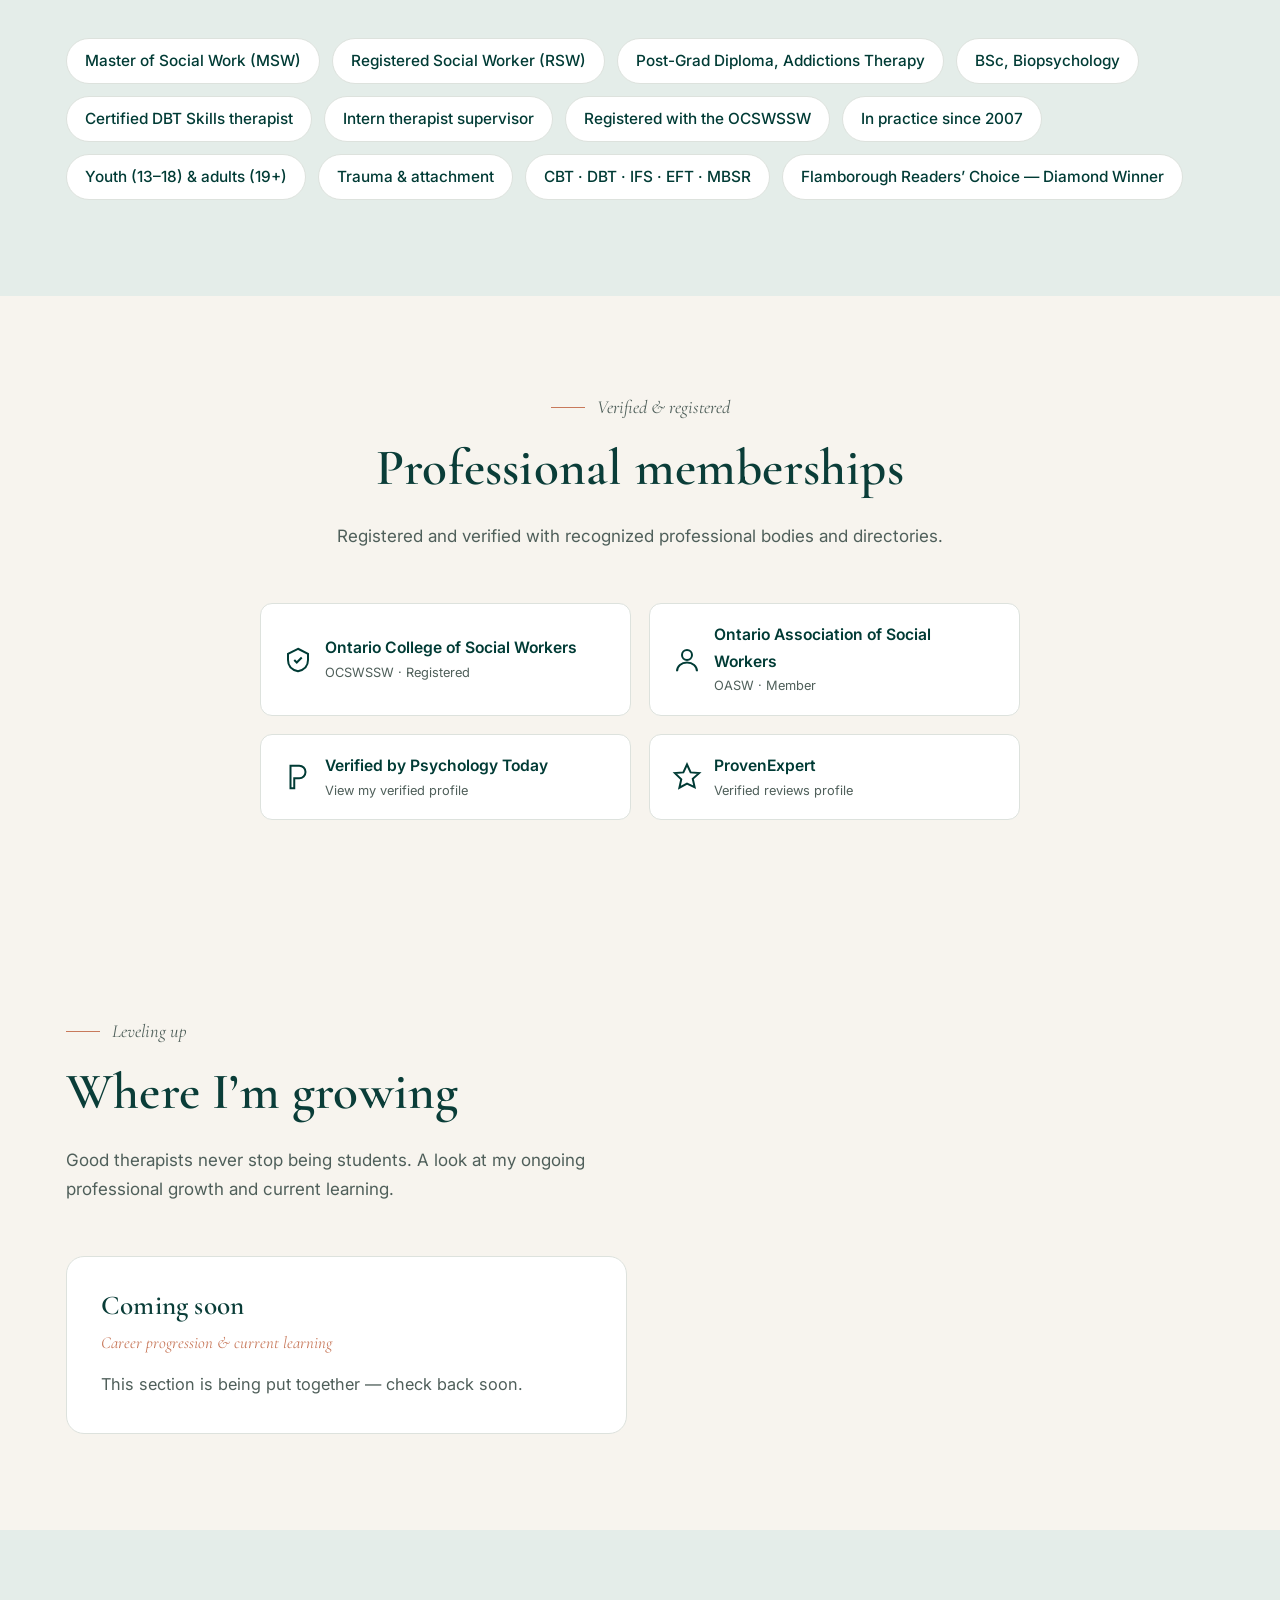
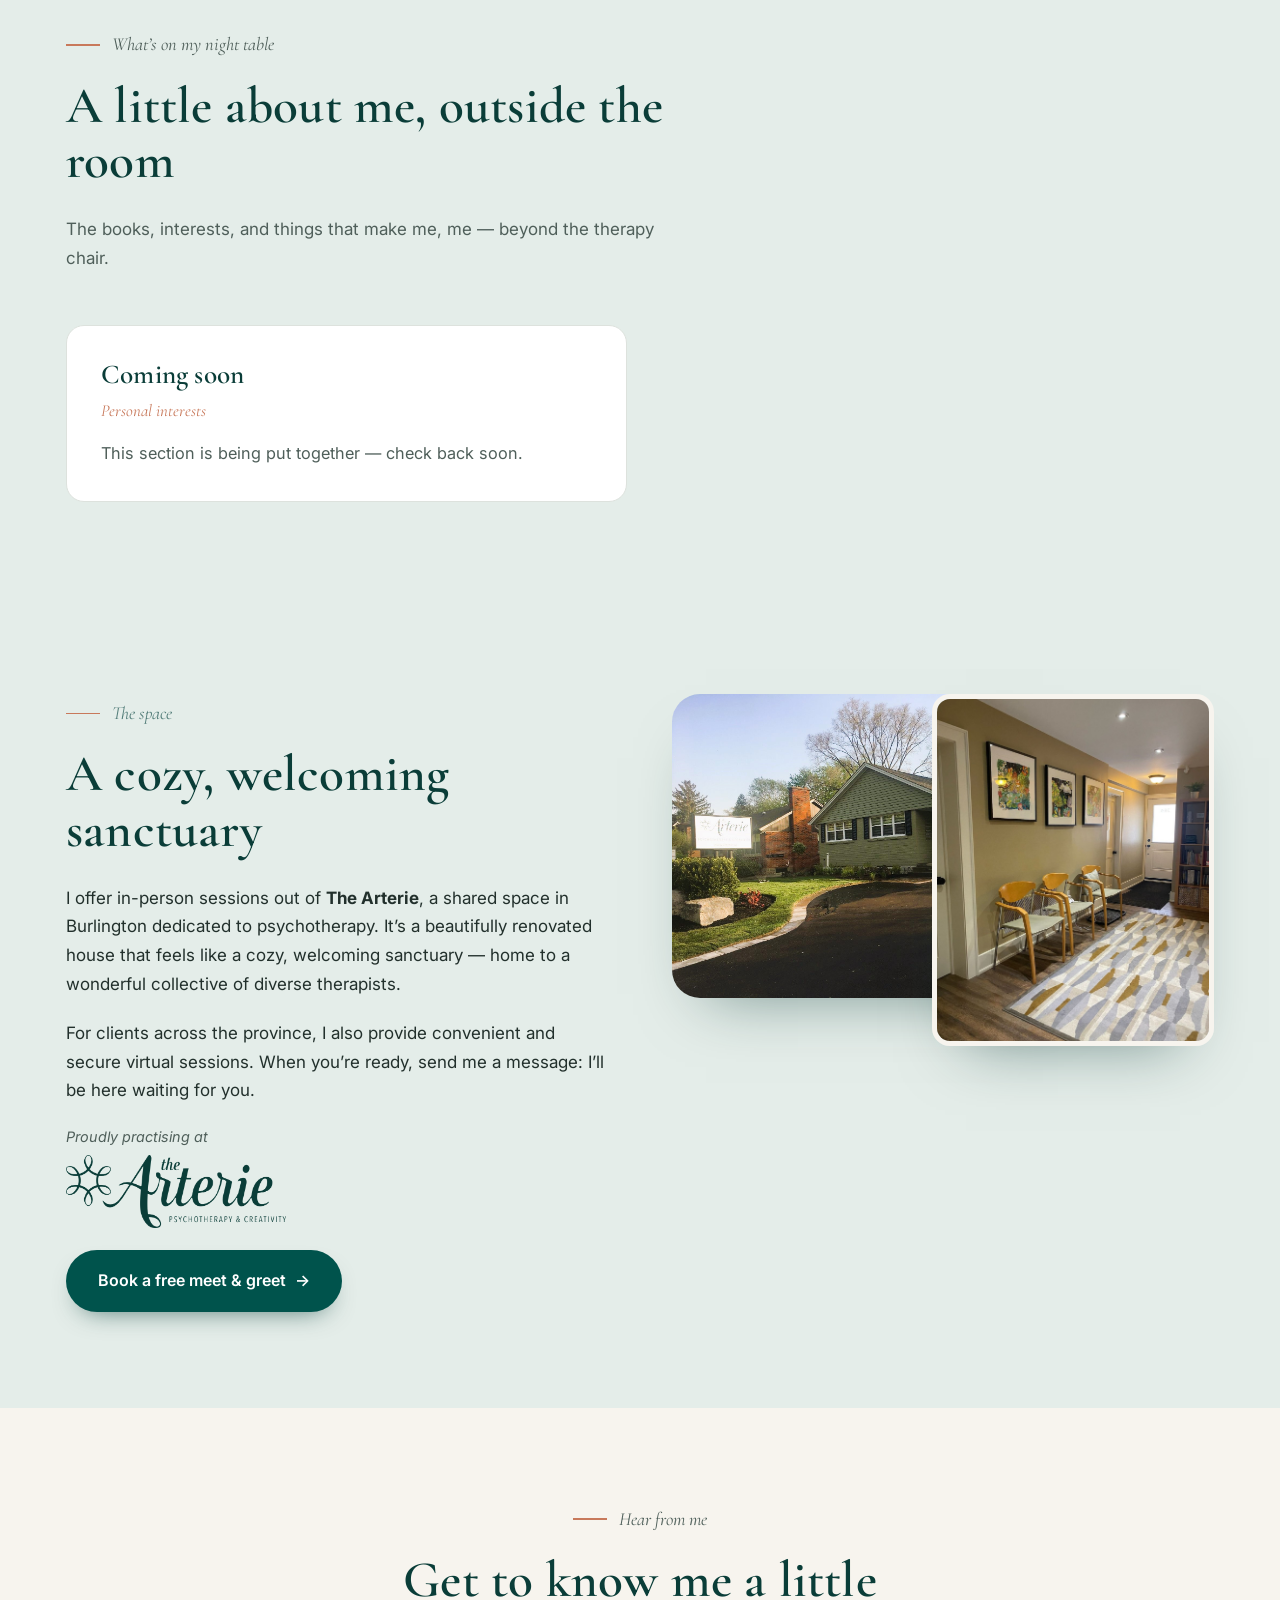
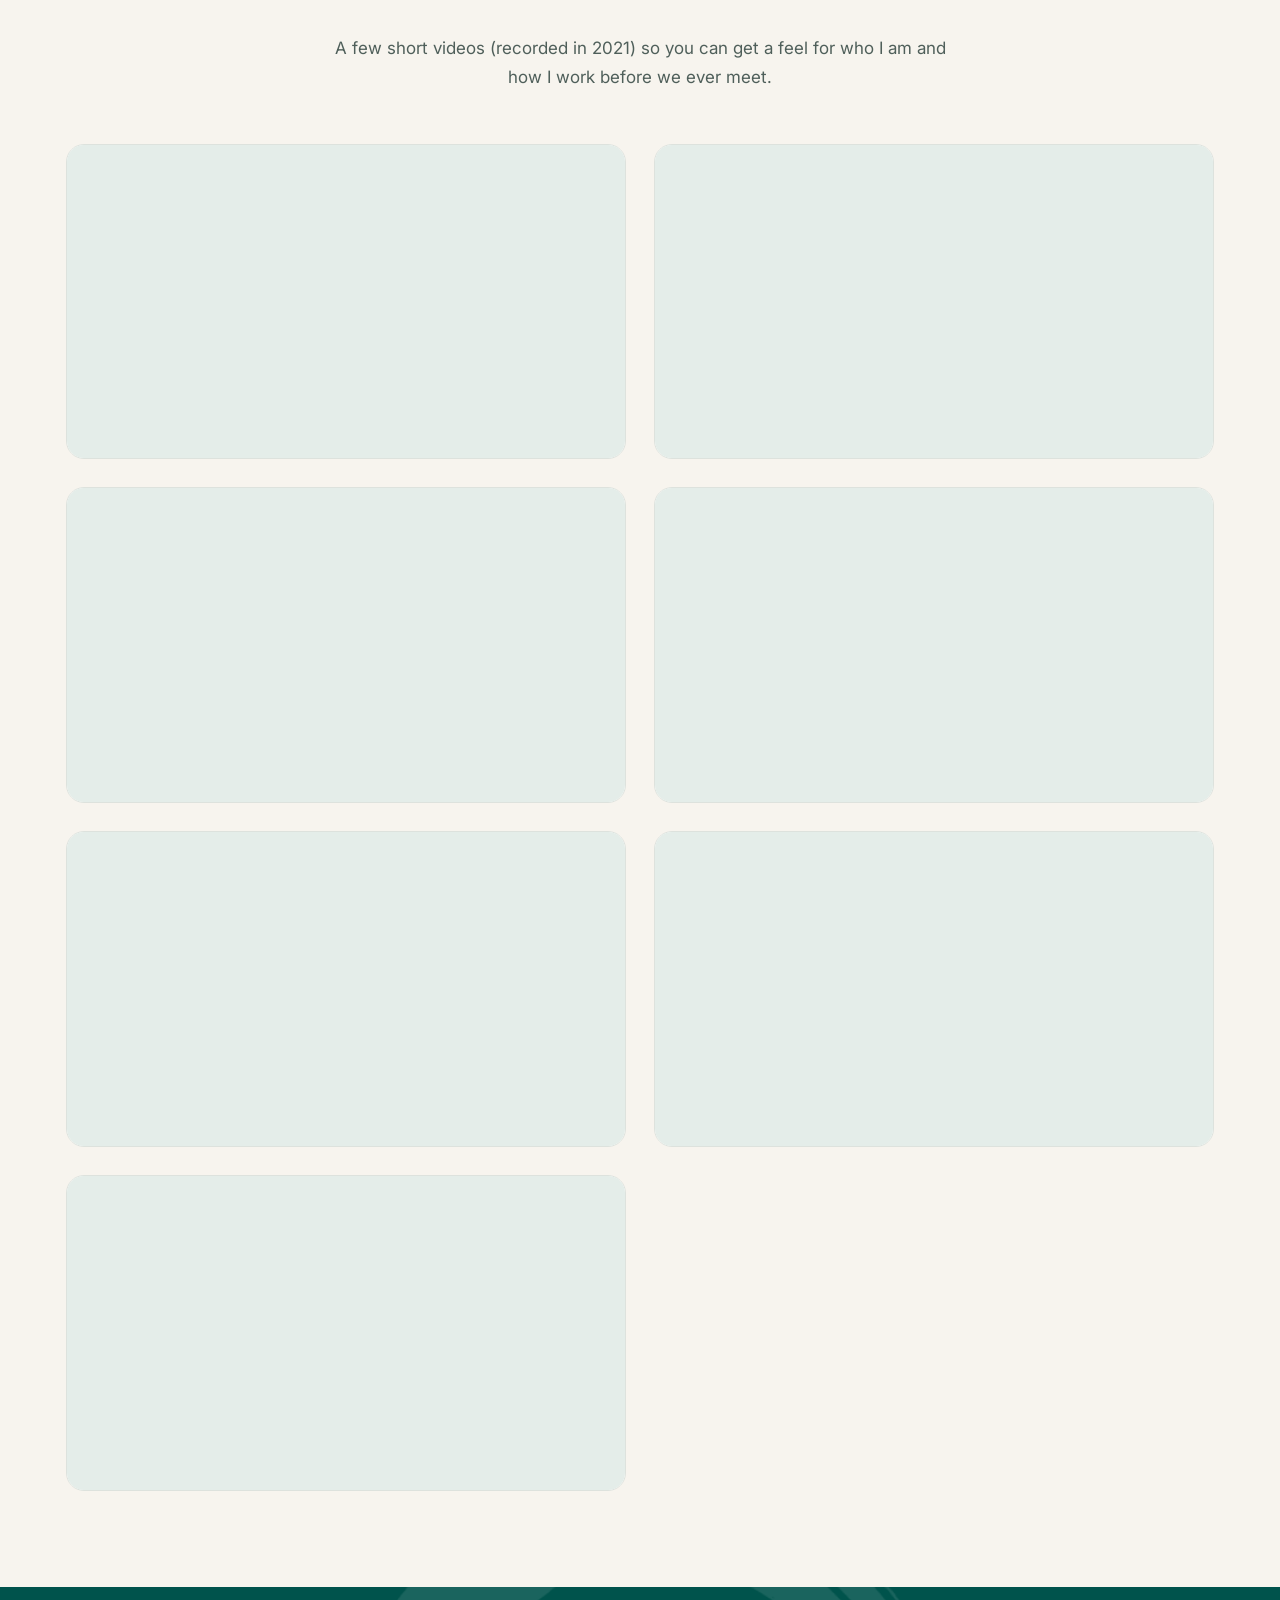
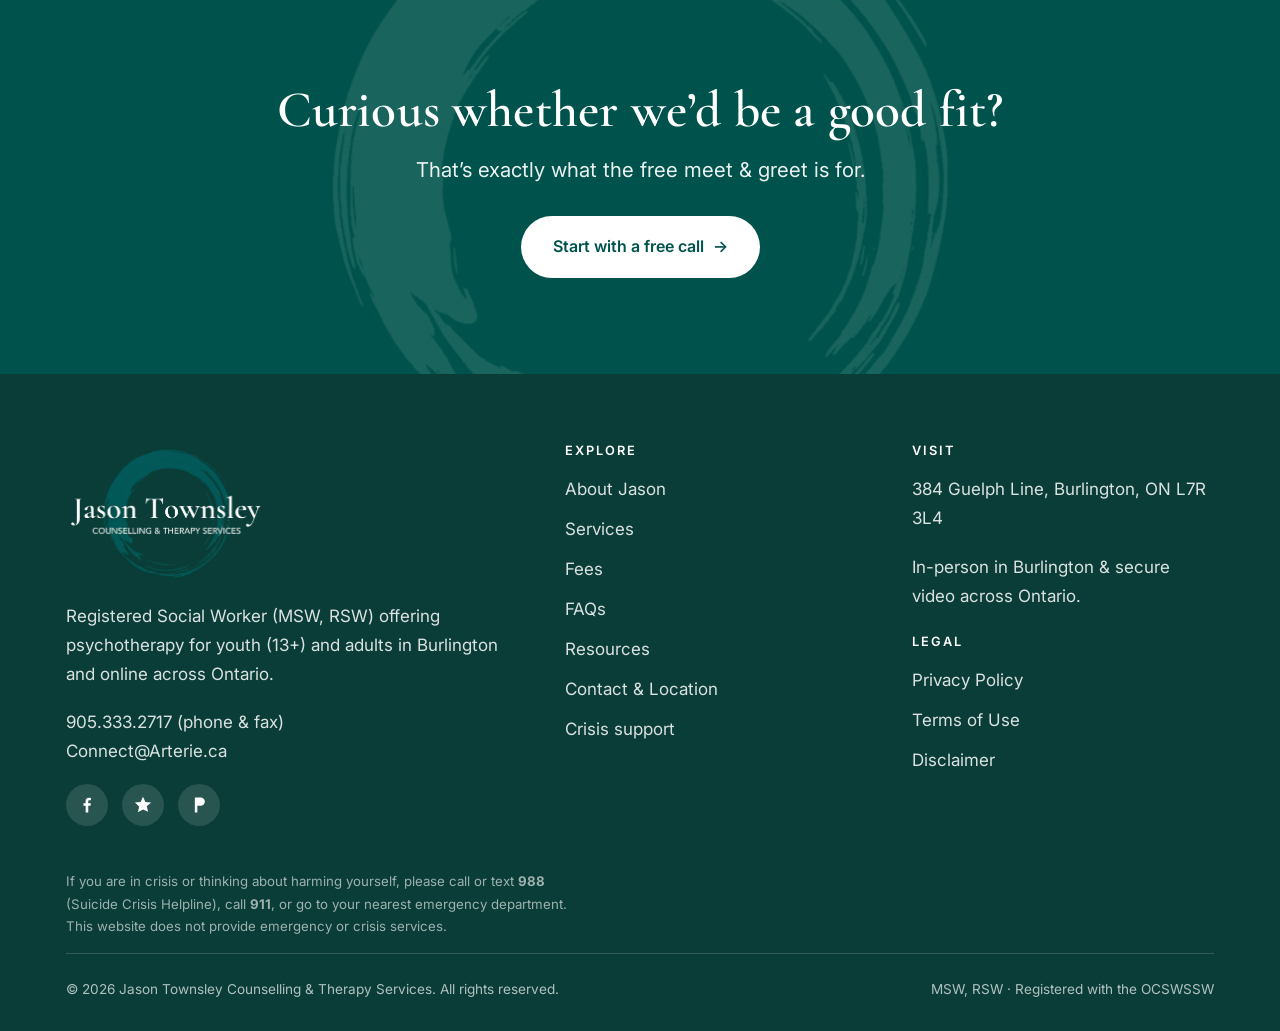
==== commit 1d84fc46: "Add files via upload" ====
--- a/about.html
+++ b/about.html
@@ -86,7 +86,7 @@
 <section class="section">
   <div class="wrap split">
     <div class="split-media reveal">
-      <img src="assets/img/jason-family-hero.jpg" alt="Jason Townsley laughing with his two children in the grass" width="1800" height="1207" style="object-position:60% center">
+      <img src="assets/img/jason-desk.jpg" alt="Jason Townsley, MSW, RSW, in his Burlington therapy office" width="1024" height="1536">
       <span class="tag-float">MSW, RSW</span>
     </div>
     <div class="split-body reveal">
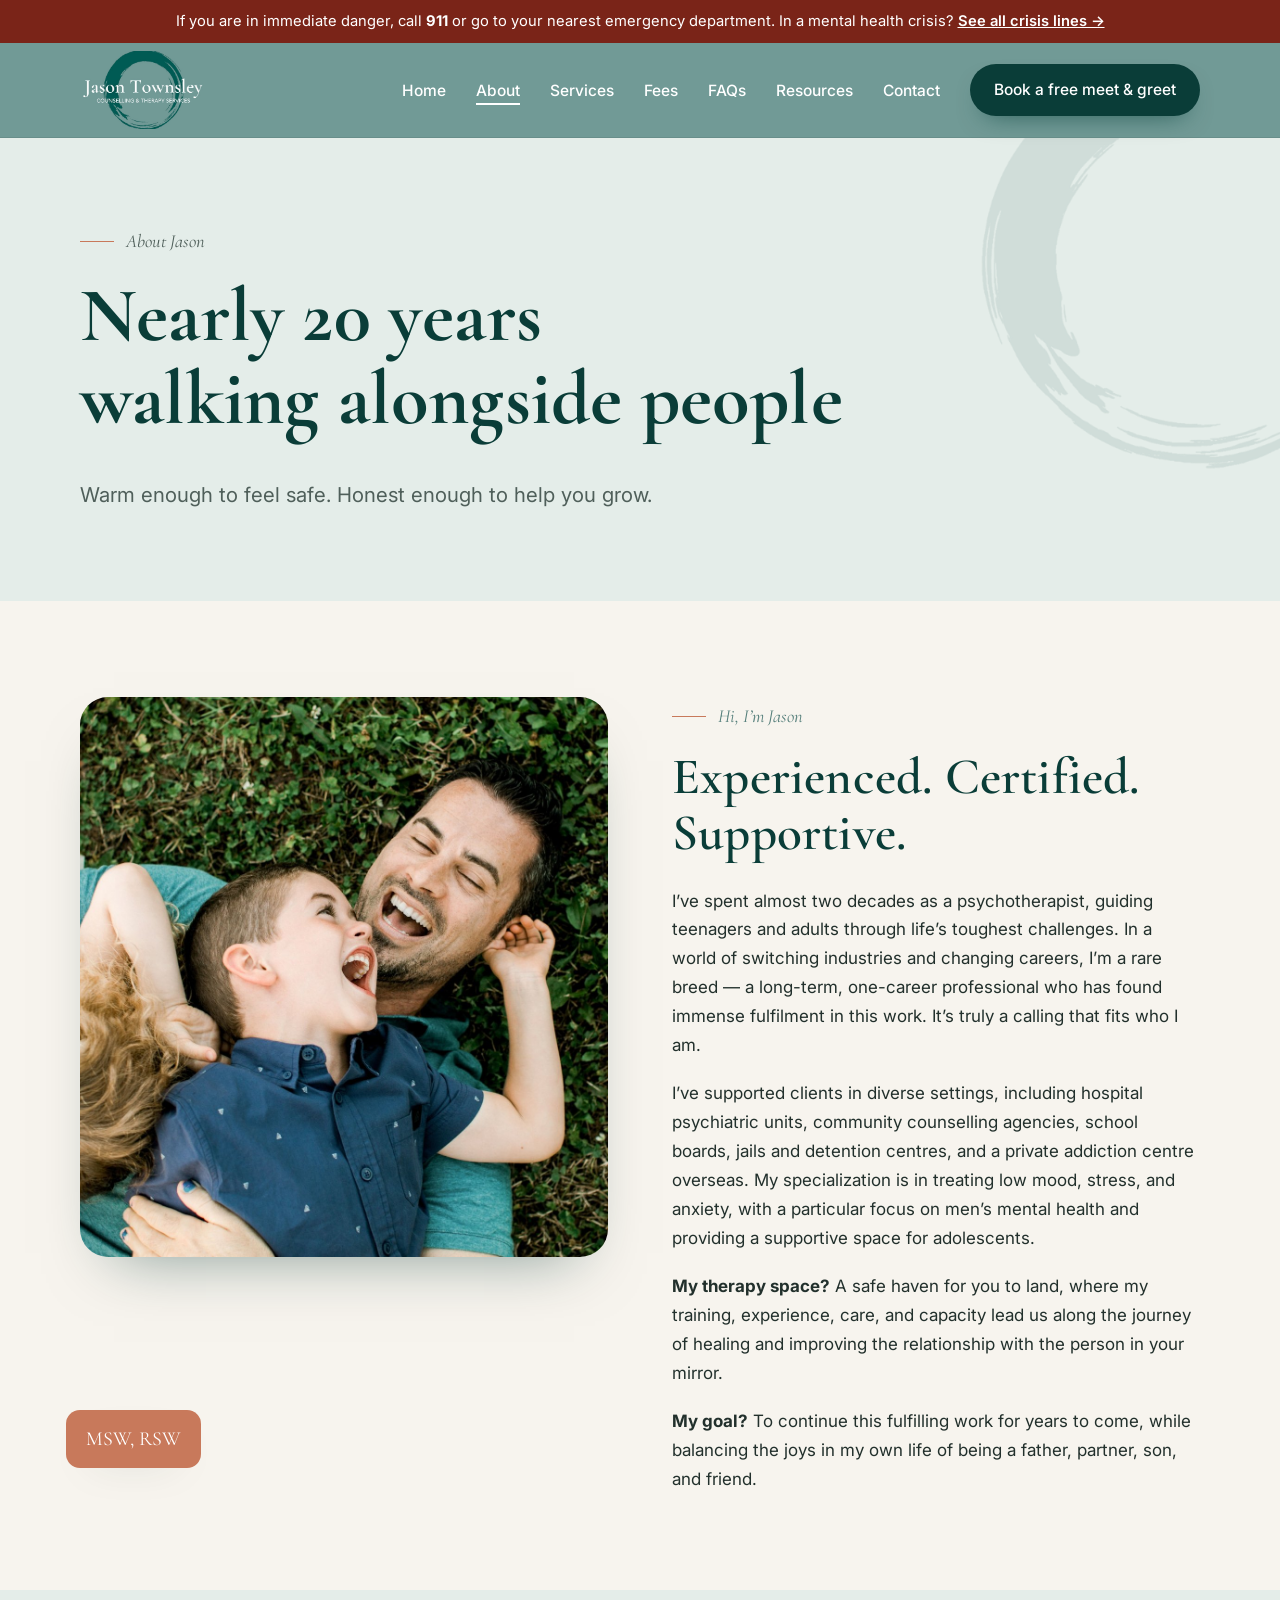
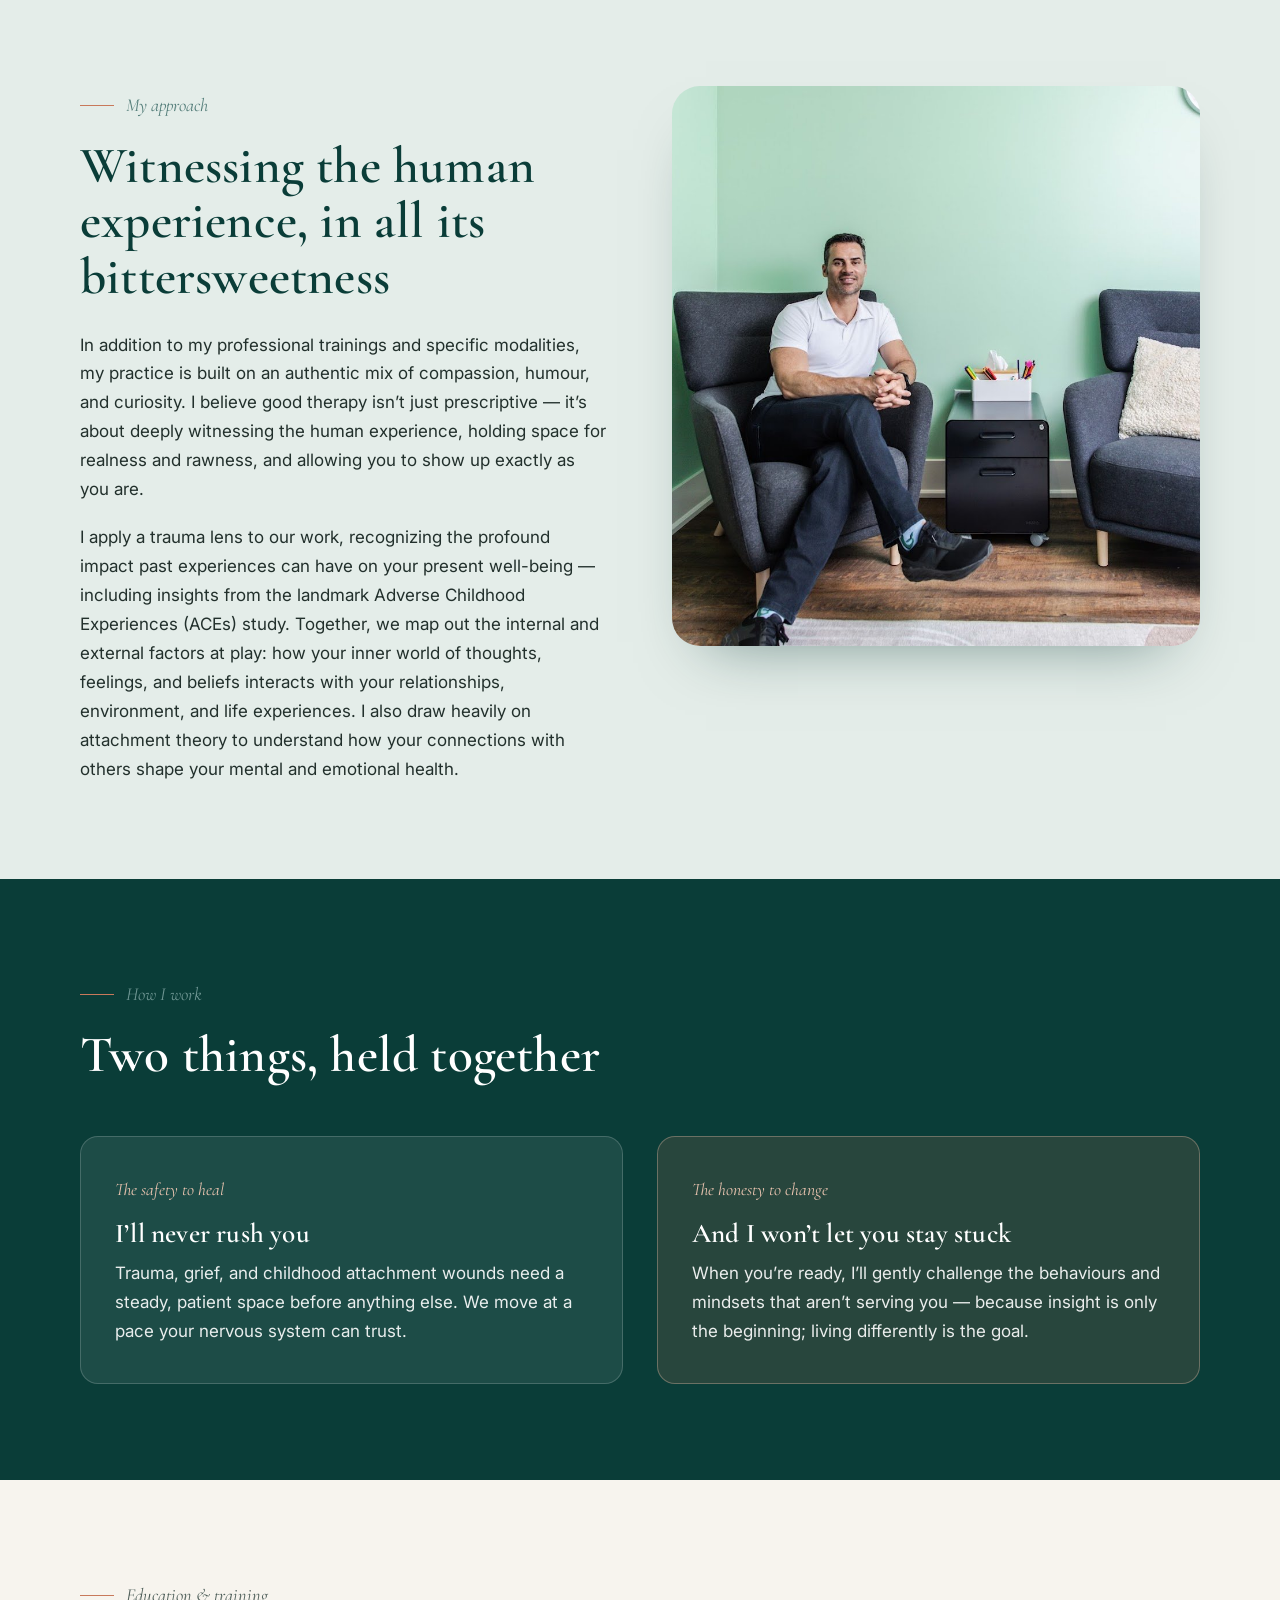
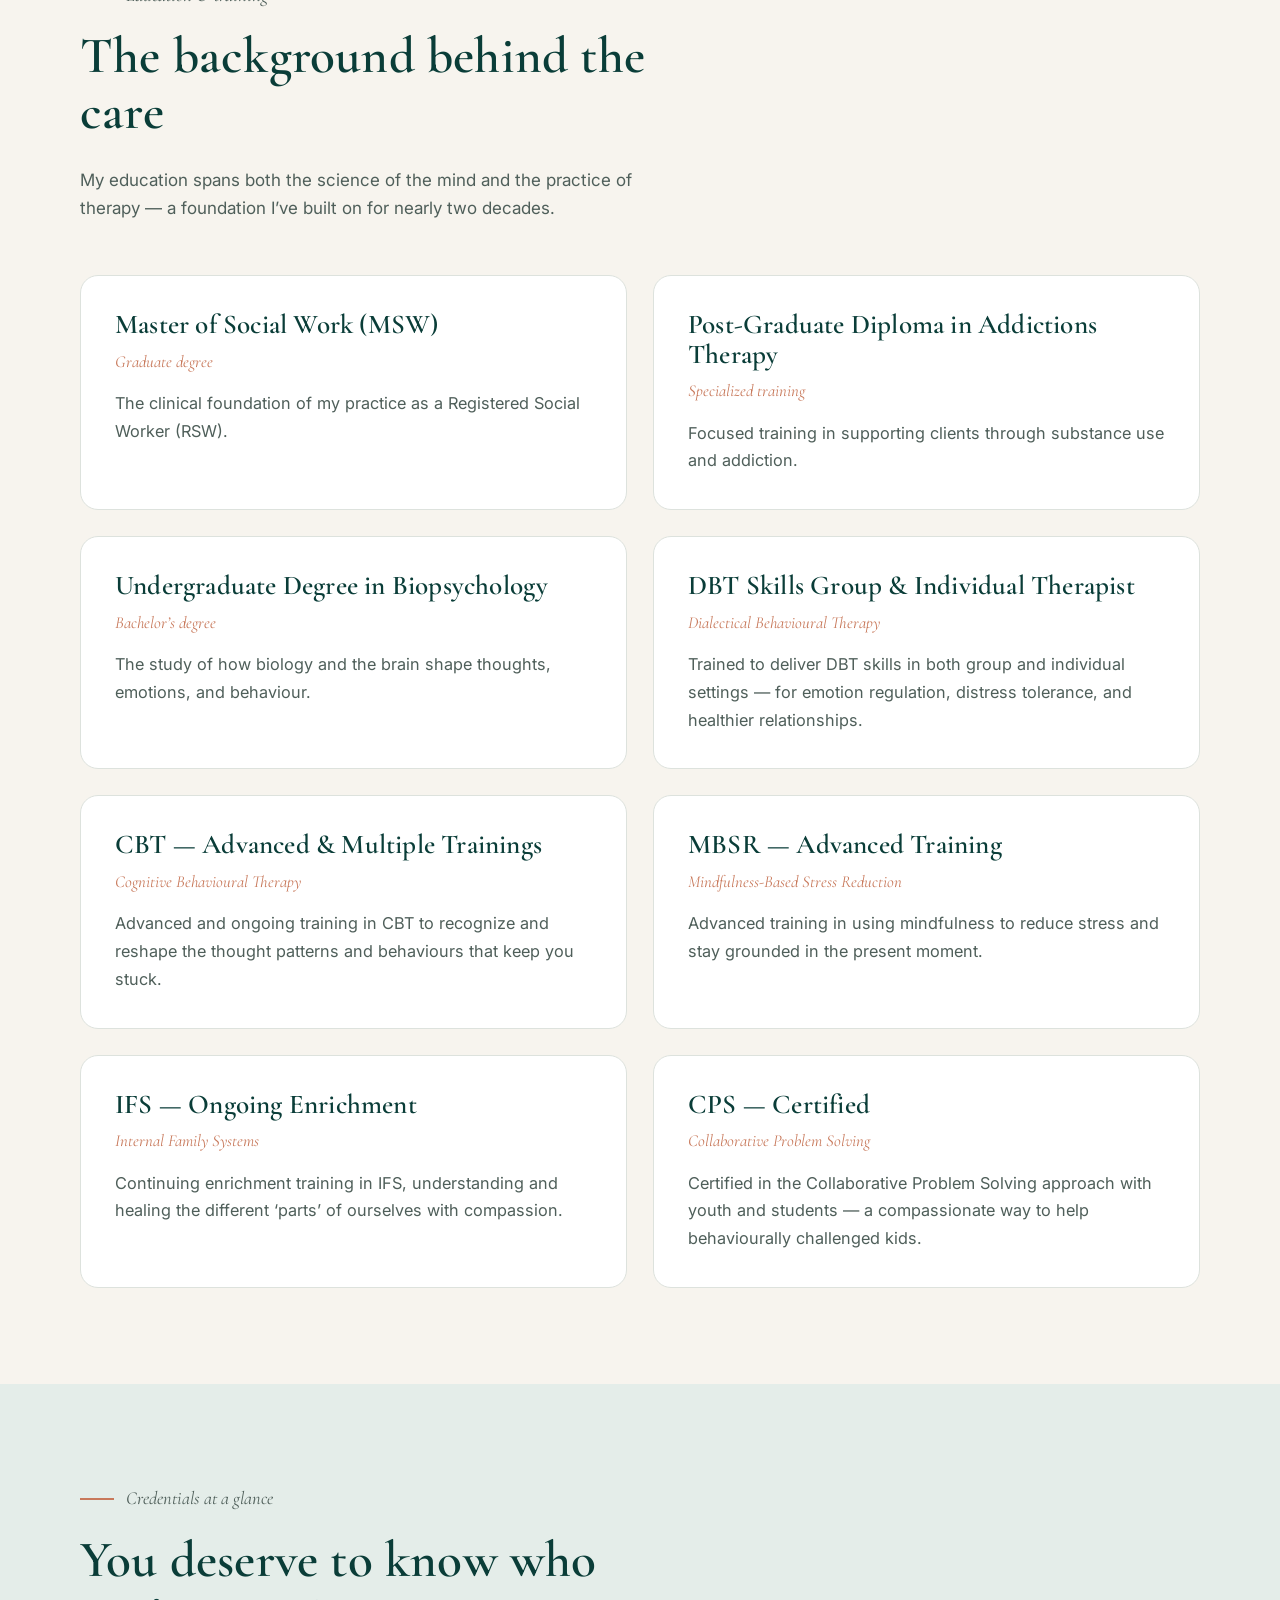
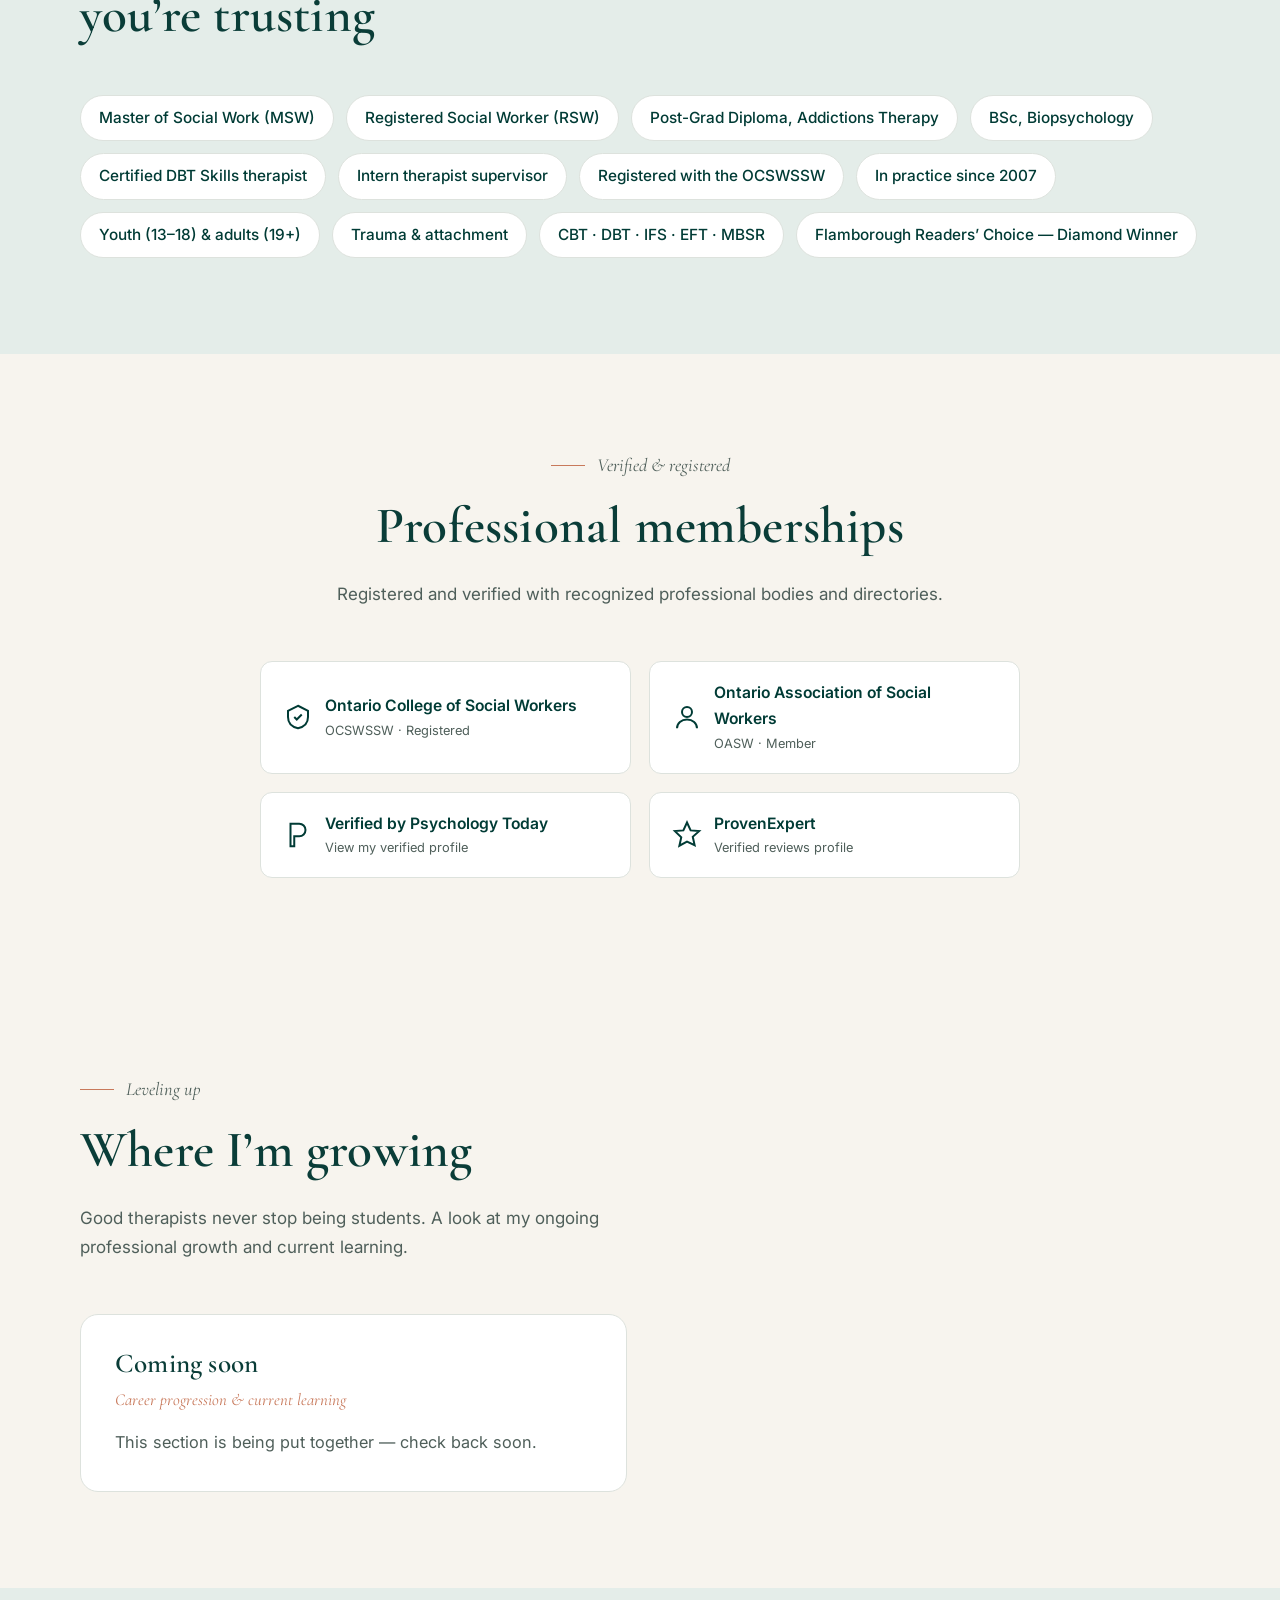
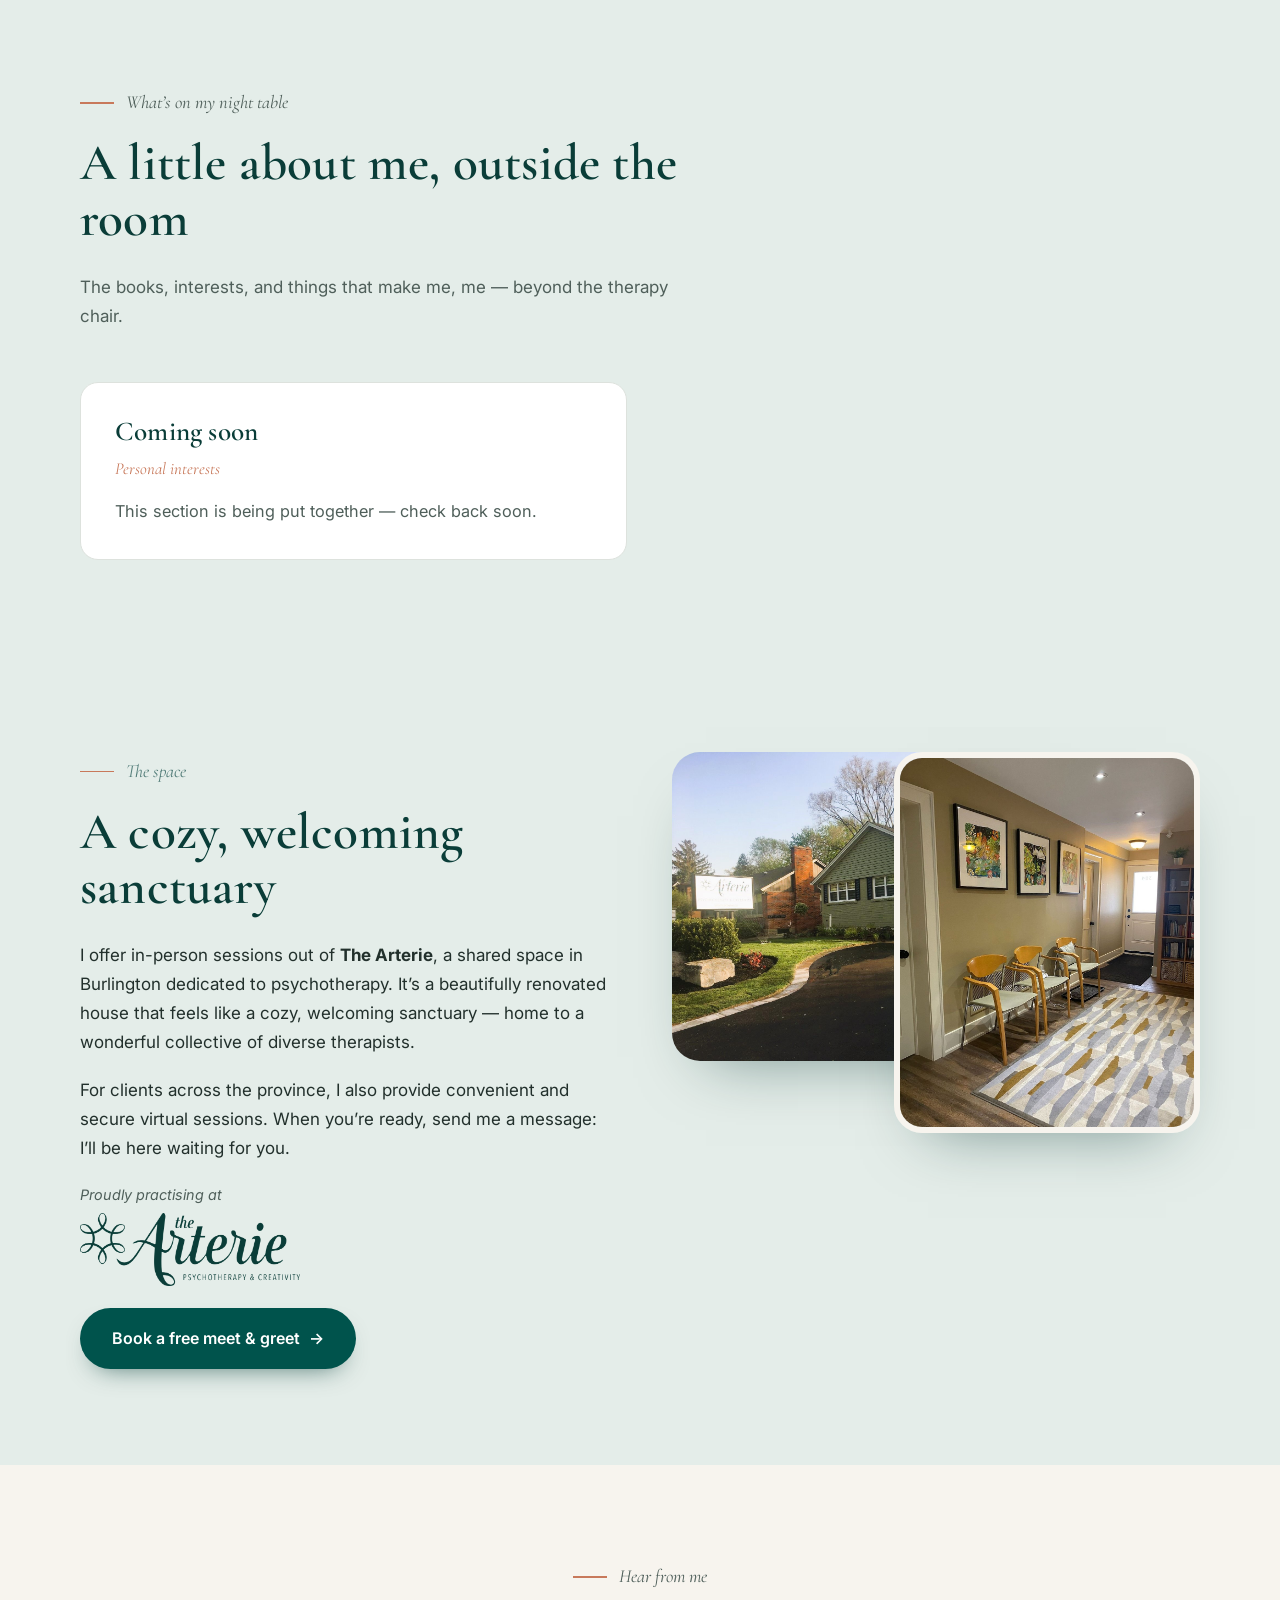
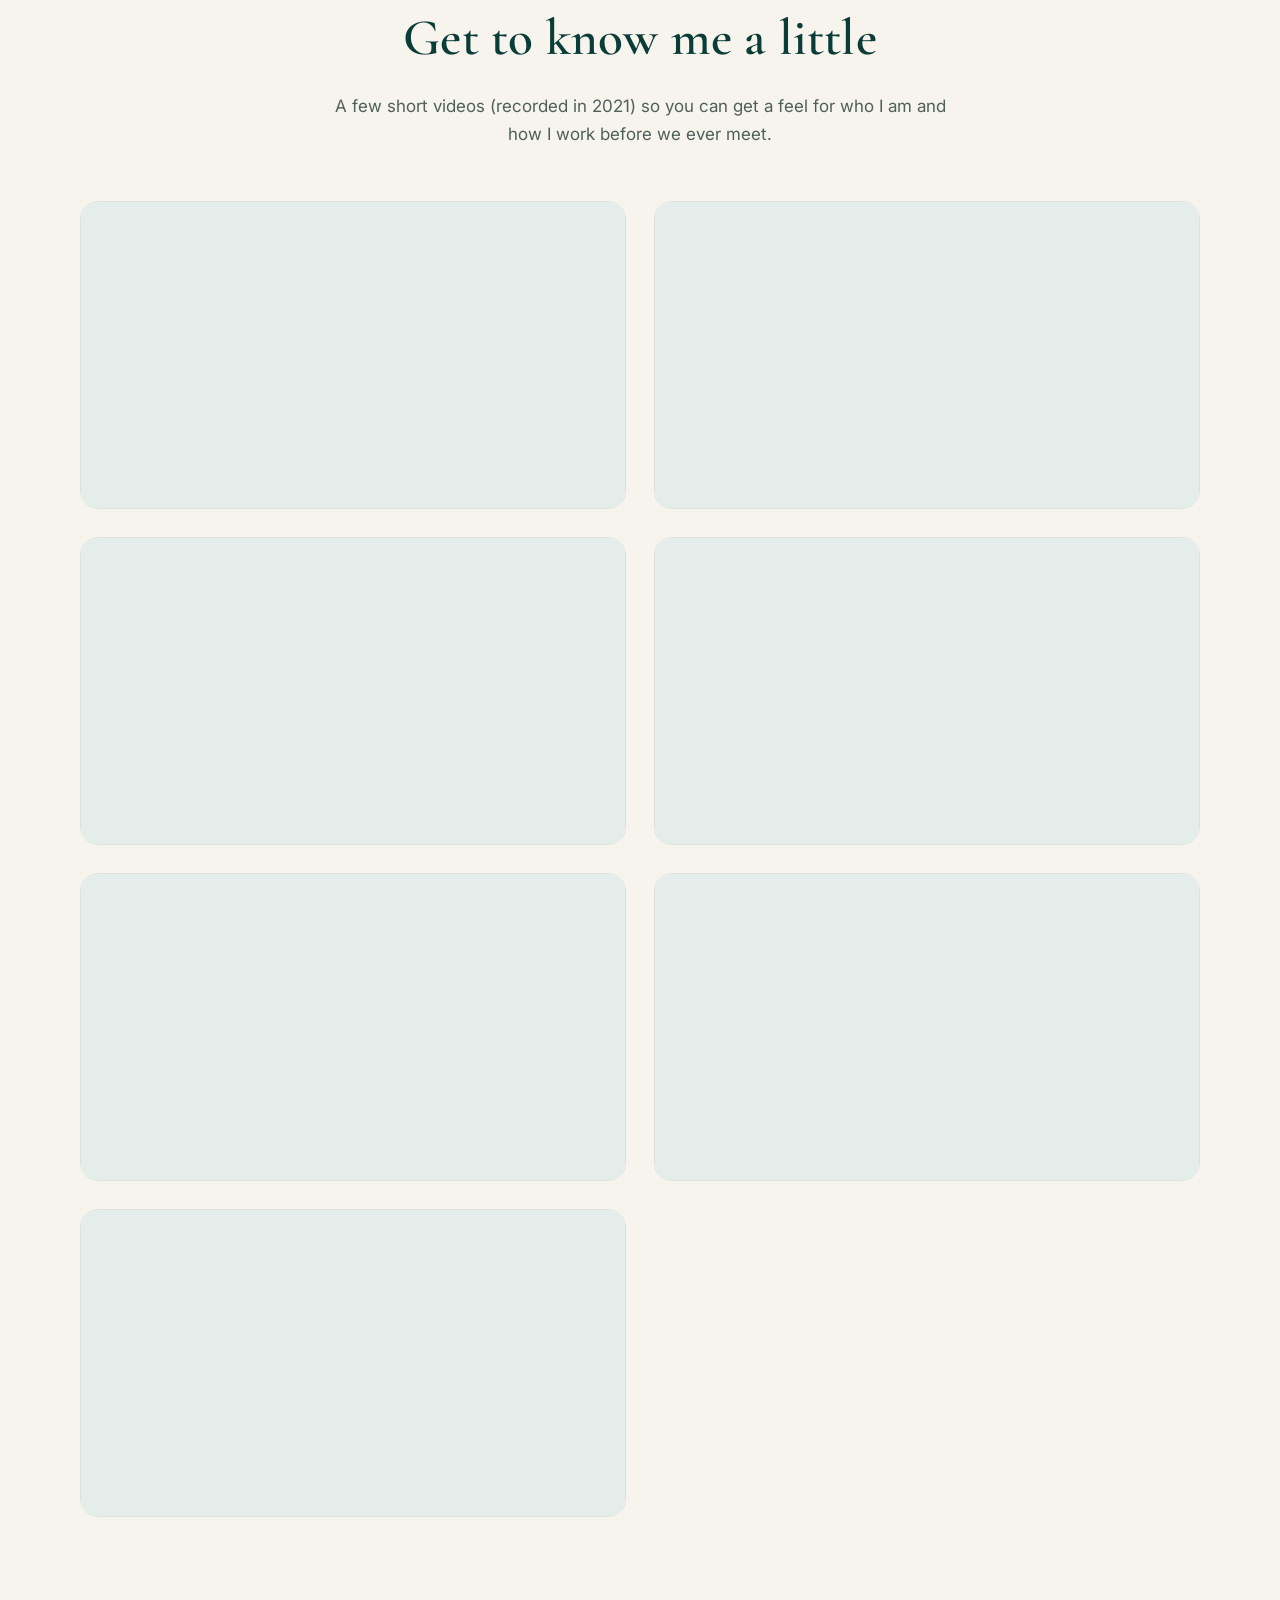
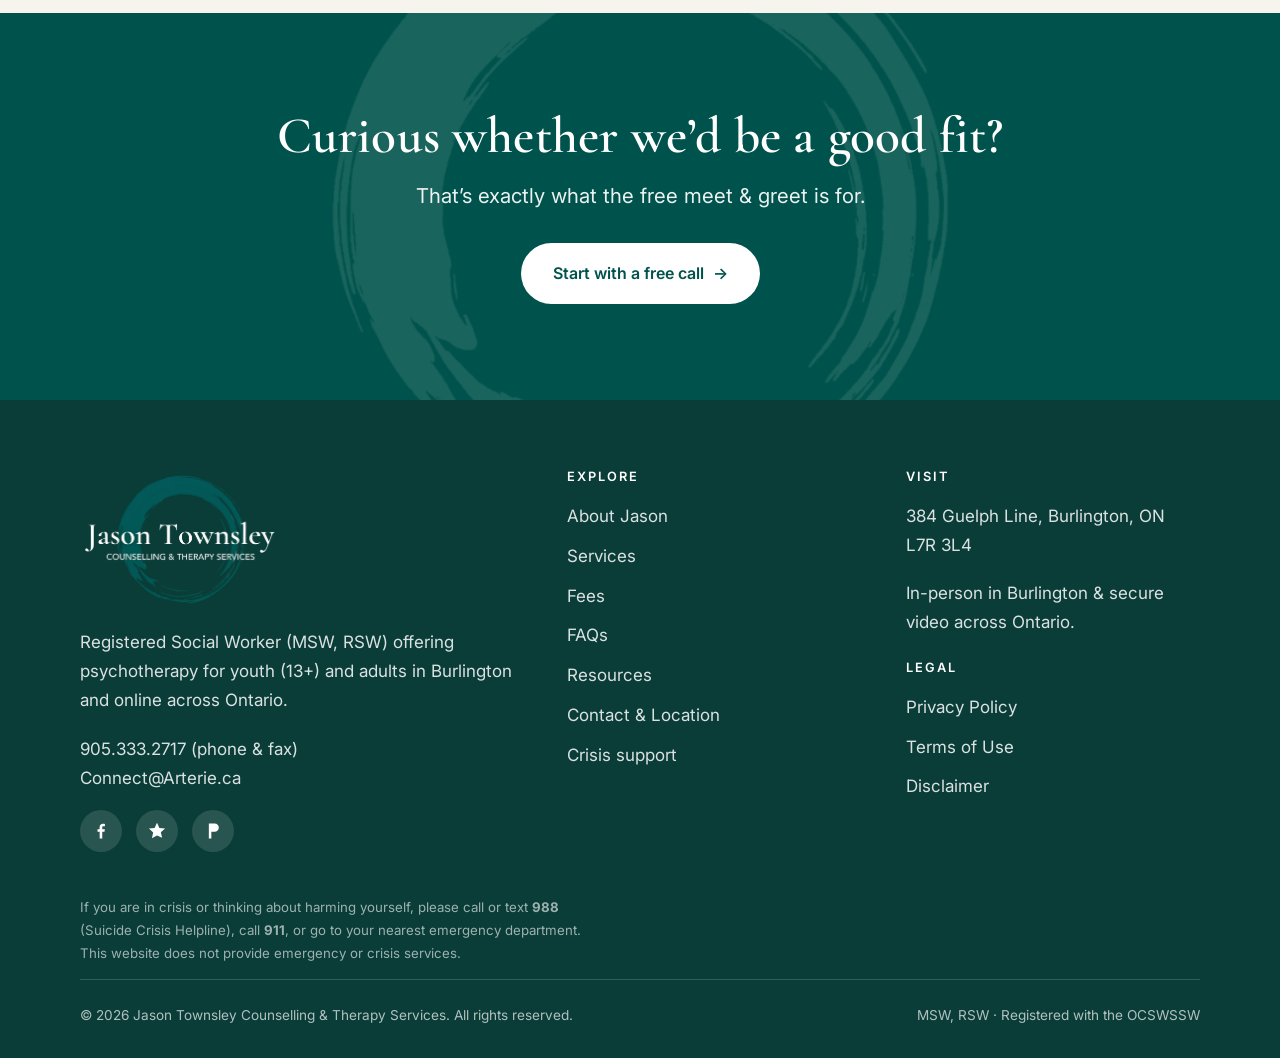
==== commit 5d8c839d: "Add files via upload" ====
--- a/about.html
+++ b/about.html
@@ -86,7 +86,7 @@
 <section class="section">
   <div class="wrap split">
     <div class="split-media reveal">
-      <img src="assets/img/jason-desk.jpg" alt="Jason Townsley, MSW, RSW, in his Burlington therapy office" width="1024" height="1536">
+      <img src="assets/img/jason-family-hero.jpg" alt="Jason Townsley laughing with his two children in the grass" width="1800" height="1207" style="object-position:60% center">
       <span class="tag-float">MSW, RSW</span>
     </div>
     <div class="split-body reveal">
--- a/assets/style.css
+++ b/assets/style.css
@@ -41,10 +41,13 @@
 img{max-width:100%;display:block;}
 a{color:var(--teal);text-decoration:none;}
 a:hover{text-decoration:underline;}
-.wrap{max-width:var(--maxw);margin:0 auto;padding:0 26px;}
+.wrap{max-width:var(--maxw);margin:0 auto;padding:0 40px;}
+@media (max-width:860px){.wrap{padding:0 28px;}}
+@media (max-width:480px){.wrap{padding:0 22px;}}
 
 h1,h2,h3,h4{font-family:var(--serif);font-weight:600;color:var(--forest);line-height:1.08;margin:0 0 .5em;letter-spacing:.2px;}
 h1{font-size:clamp(2.7rem,6vw,5rem);font-weight:700;}
+@media (max-width:480px){h1{font-size:2.35rem;}}
 h2{font-size:clamp(2.1rem,4vw,3.3rem);}
 h3{font-size:clamp(1.35rem,2.2vw,1.7rem);}
 p{margin:0 0 1.15em;max-width:64ch;}
@@ -77,7 +80,9 @@
 .btn:hover .arw{transform:translateX(3px);}
 
 .site-header{position:sticky;top:0;z-index:100;background:var(--logo-bg);border-bottom:1px solid rgba(0,0,0,.08);}
-.nav{display:flex;align-items:center;justify-content:space-between;gap:20px;padding:8px 26px;max-width:var(--maxw);margin:0 auto;}
+.nav{display:flex;align-items:center;justify-content:space-between;gap:20px;padding:8px 40px;max-width:var(--maxw);margin:0 auto;}
+@media (max-width:860px){.nav{padding:8px 28px;}}
+@media (max-width:480px){.nav{padding:8px 22px;}}
 .brand{display:flex;align-items:center;gap:13px;color:#fff;}
 .brand:hover{text-decoration:none;}
 .brand .brand-logo{height:78px;width:auto;display:block;}
@@ -97,7 +102,7 @@
 @media (max-width:940px){
   .nav-toggle{display:block;}
   .nav-links{position:absolute;top:100%;left:0;right:0;background:var(--logo-bg);flex-direction:column;align-items:stretch;gap:0;
-    padding:8px 26px 22px;border-bottom:1px solid rgba(0,0,0,.12);box-shadow:var(--shadow-soft);display:none;}
+    padding:8px 28px 22px;border-bottom:1px solid rgba(0,0,0,.12);box-shadow:var(--shadow-soft);display:none;}
   .nav-links.open{display:flex;}
   .nav-links a:not(.nav-cta){padding:14px 0;border-bottom:1px solid rgba(255,255,255,.22);color:#fff;}
   .nav-links a:not(.nav-cta)::after{display:none;}
@@ -110,7 +115,7 @@
 .hero{position:relative;background:
    radial-gradient(1200px 600px at 88% -10%, rgba(111,150,147,.28), transparent 60%),
    var(--paper);overflow:hidden;}
-.hero-grid{position:relative;z-index:2;display:grid;grid-template-columns:1.02fr .98fr;gap:60px;align-items:center;padding:92px 0 96px;}
+.hero-grid{position:relative;z-index:2;display:grid;grid-template-columns:1.02fr .98fr;gap:60px;align-items:center;padding:92px 40px 96px;}
 .hero h1{margin-bottom:.28em;}
 .hero .lead{margin-bottom:2rem;max-width:34ch;}
 .hero-cta{display:flex;flex-wrap:wrap;gap:15px;margin-bottom:22px;}
@@ -124,7 +129,7 @@
 .hero-badge .yrs{font-family:var(--serif);font-size:2.2rem;color:var(--teal);line-height:.9;font-weight:700;}
 .hero-badge span{font-size:.82rem;color:var(--ink-soft);line-height:1.3;}
 @media (max-width:860px){
-  .hero-grid{grid-template-columns:1fr;gap:42px;padding:56px 0 64px;}
+  .hero-grid{grid-template-columns:1fr;gap:42px;padding:56px 28px 64px;}
   .hero .lead{max-width:52ch;}
   .hero-portrait{max-width:420px;aspect-ratio:4/5;}
 }
@@ -409,10 +414,10 @@
 @media (max-width:860px){.location-grid{grid-template-columns:1fr;gap:32px;}.location-map .map-embed{min-height:300px;}}
 
 /* ---------- Layered media (exterior + interior overlap) ---------- */
-.layered-media{position:relative;padding:0 48px 48px 0;}
-.layered-media .layer-back{width:82%;border-radius:var(--radius-lg);box-shadow:var(--shadow);display:block;object-fit:cover;max-height:420px;width:82%;}
-.layered-media .layer-front{position:absolute;right:0;bottom:0;width:52%;border-radius:var(--radius);box-shadow:var(--shadow);border:5px solid var(--paper);object-fit:cover;}
-@media (max-width:860px){.layered-media{padding:0 36px 36px 0;}}
+.layered-media{position:relative;padding-bottom:72px;}
+.layered-media .layer-back{width:78%;border-radius:var(--radius-lg);box-shadow:var(--shadow);display:block;object-fit:cover;aspect-ratio:4/3;}
+.layered-media .layer-front{position:absolute;right:0;bottom:0;width:58%;border-radius:var(--radius-lg);box-shadow:var(--shadow);border:6px solid var(--paper);object-fit:cover;aspect-ratio:3/4;}
+@media (max-width:860px){.layered-media{padding-bottom:56px;}}
 
 /* Arterie logo: dark version shows as-is (no invert) */
 .section-sage .arterie-logo,.section-forest .arterie-logo{filter:none;opacity:1;}
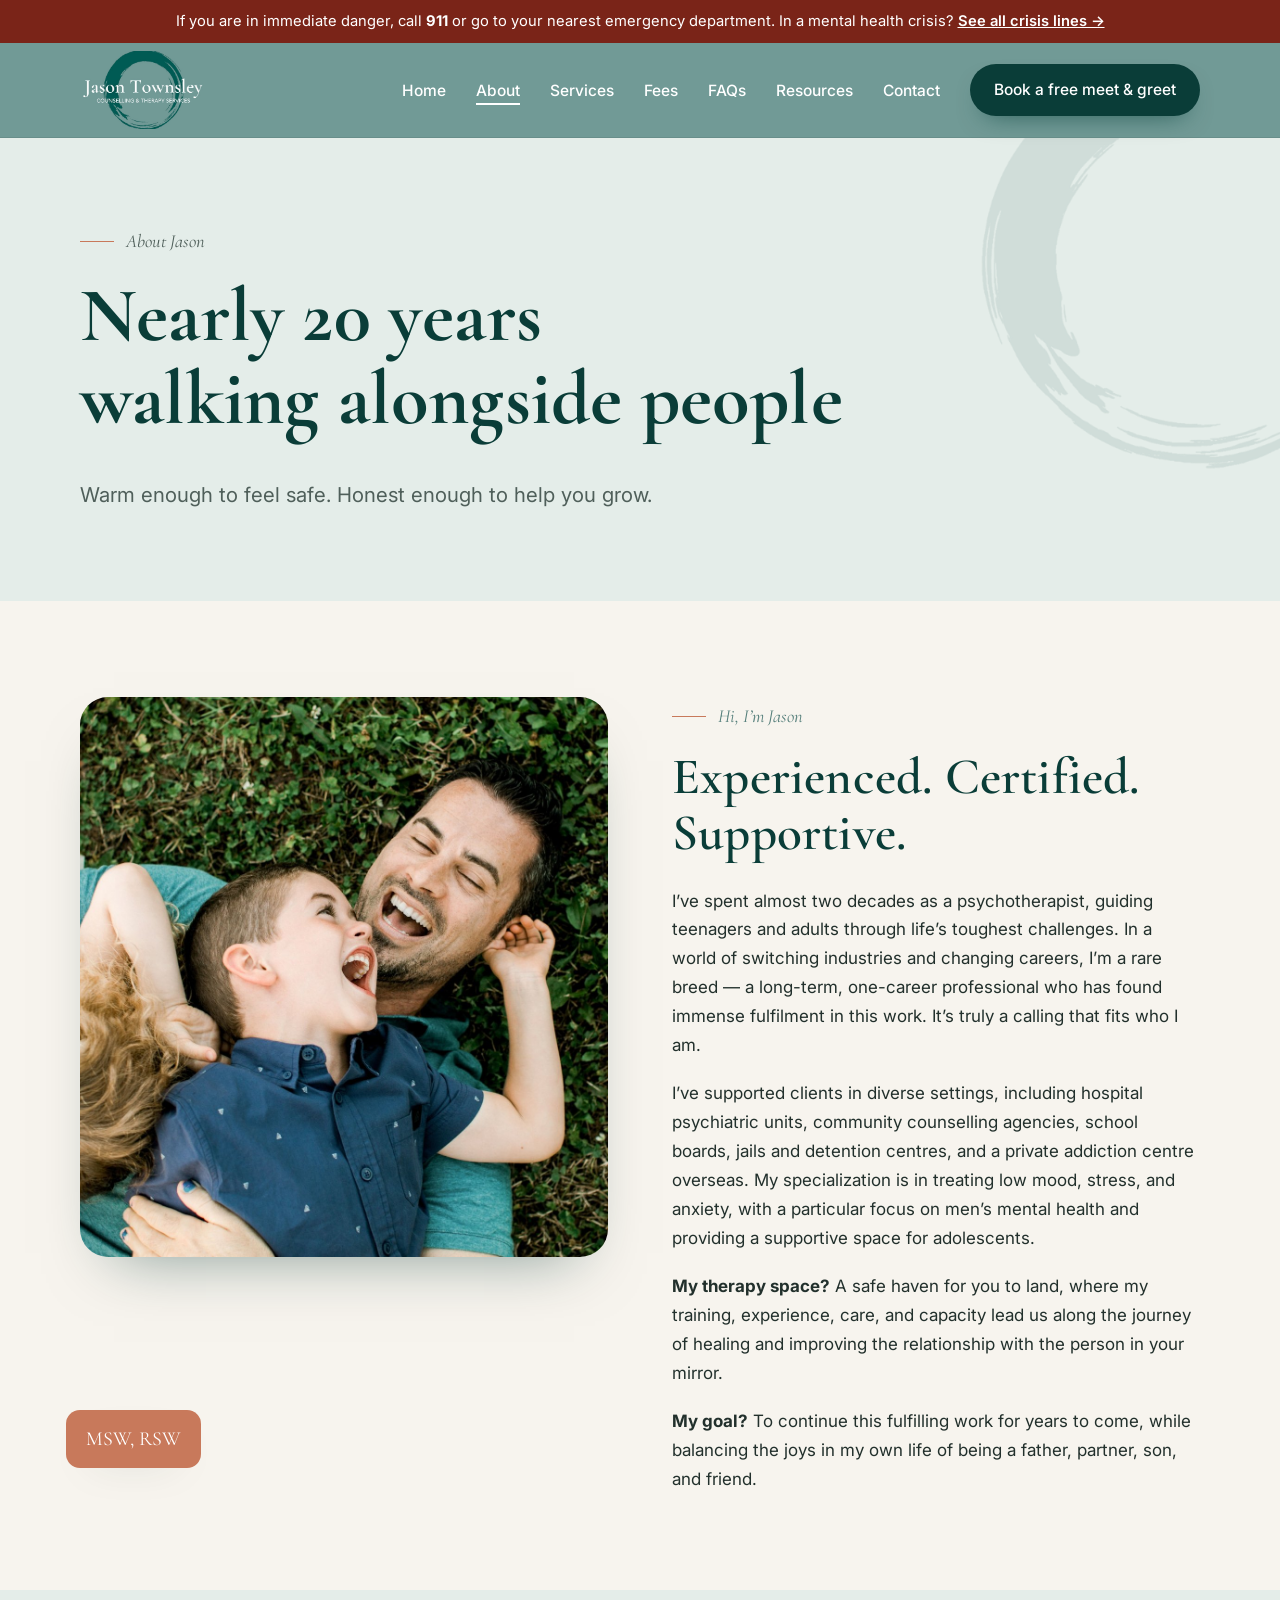
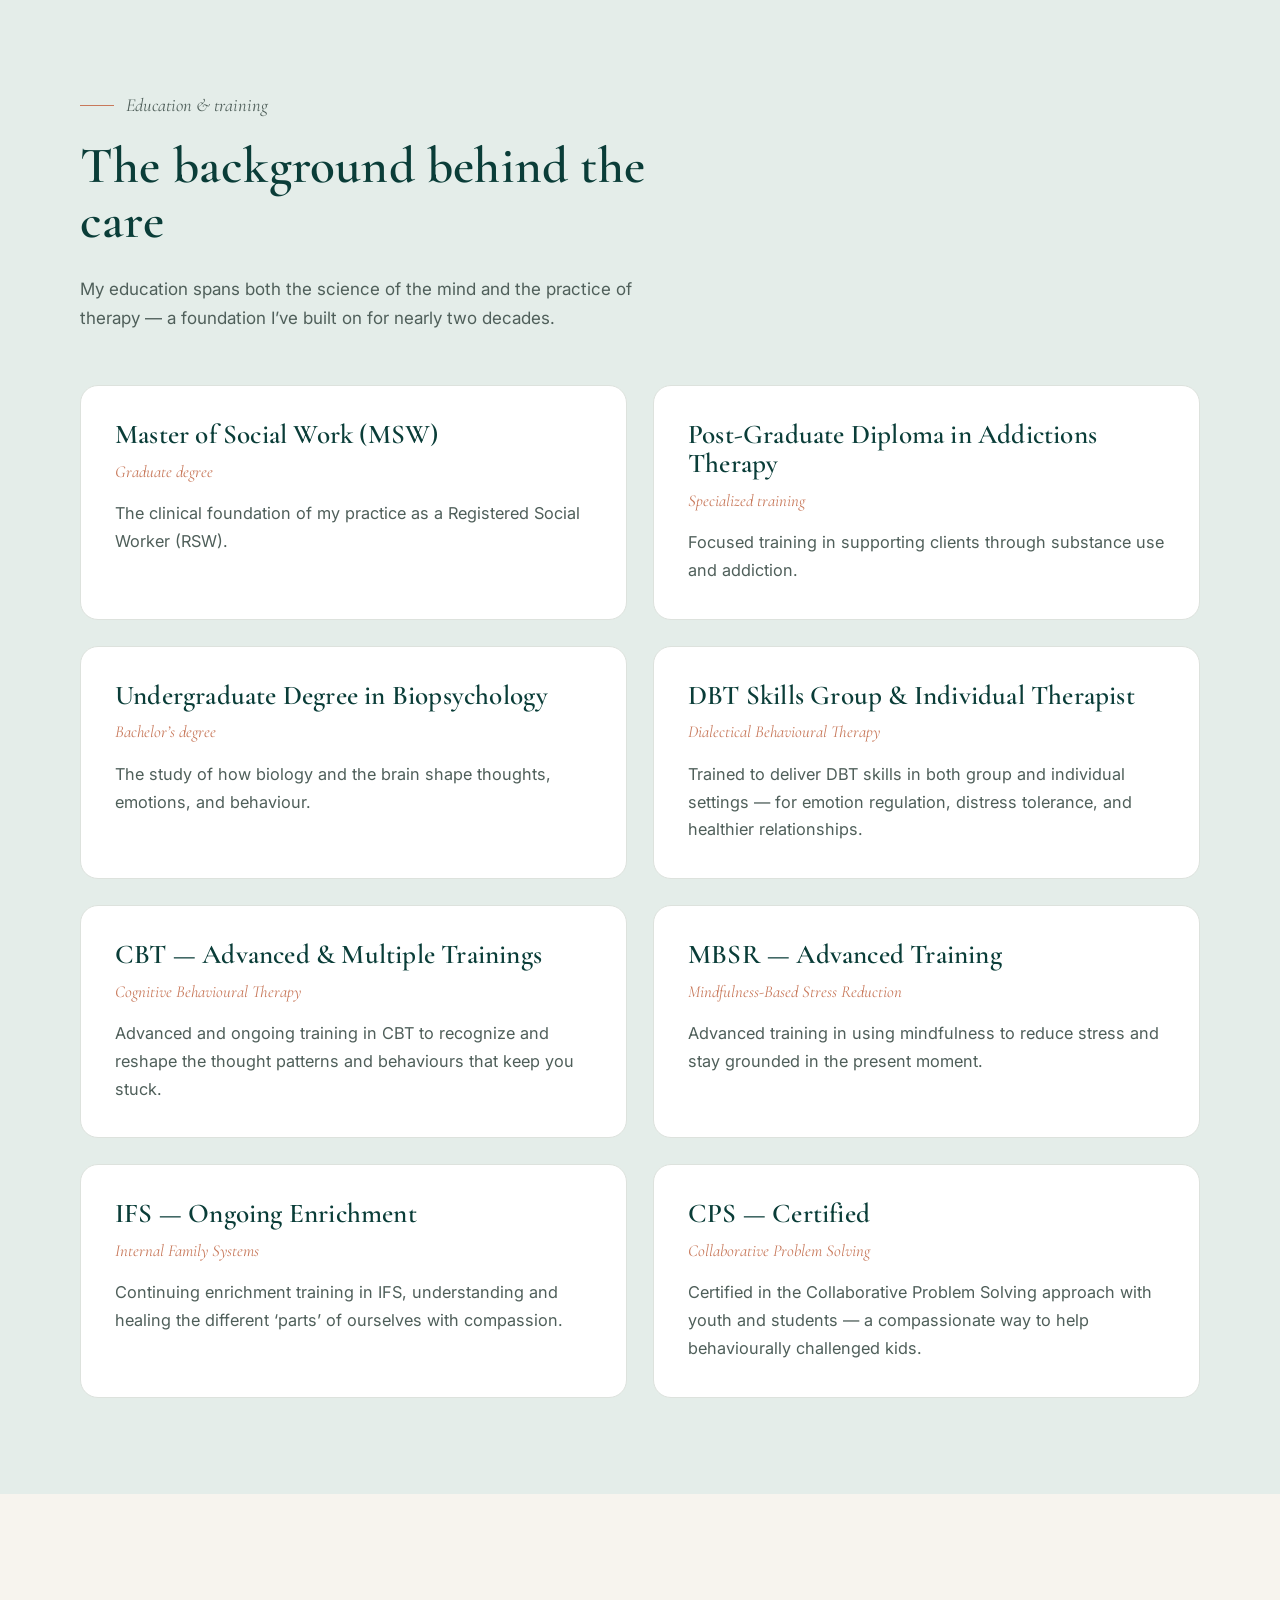
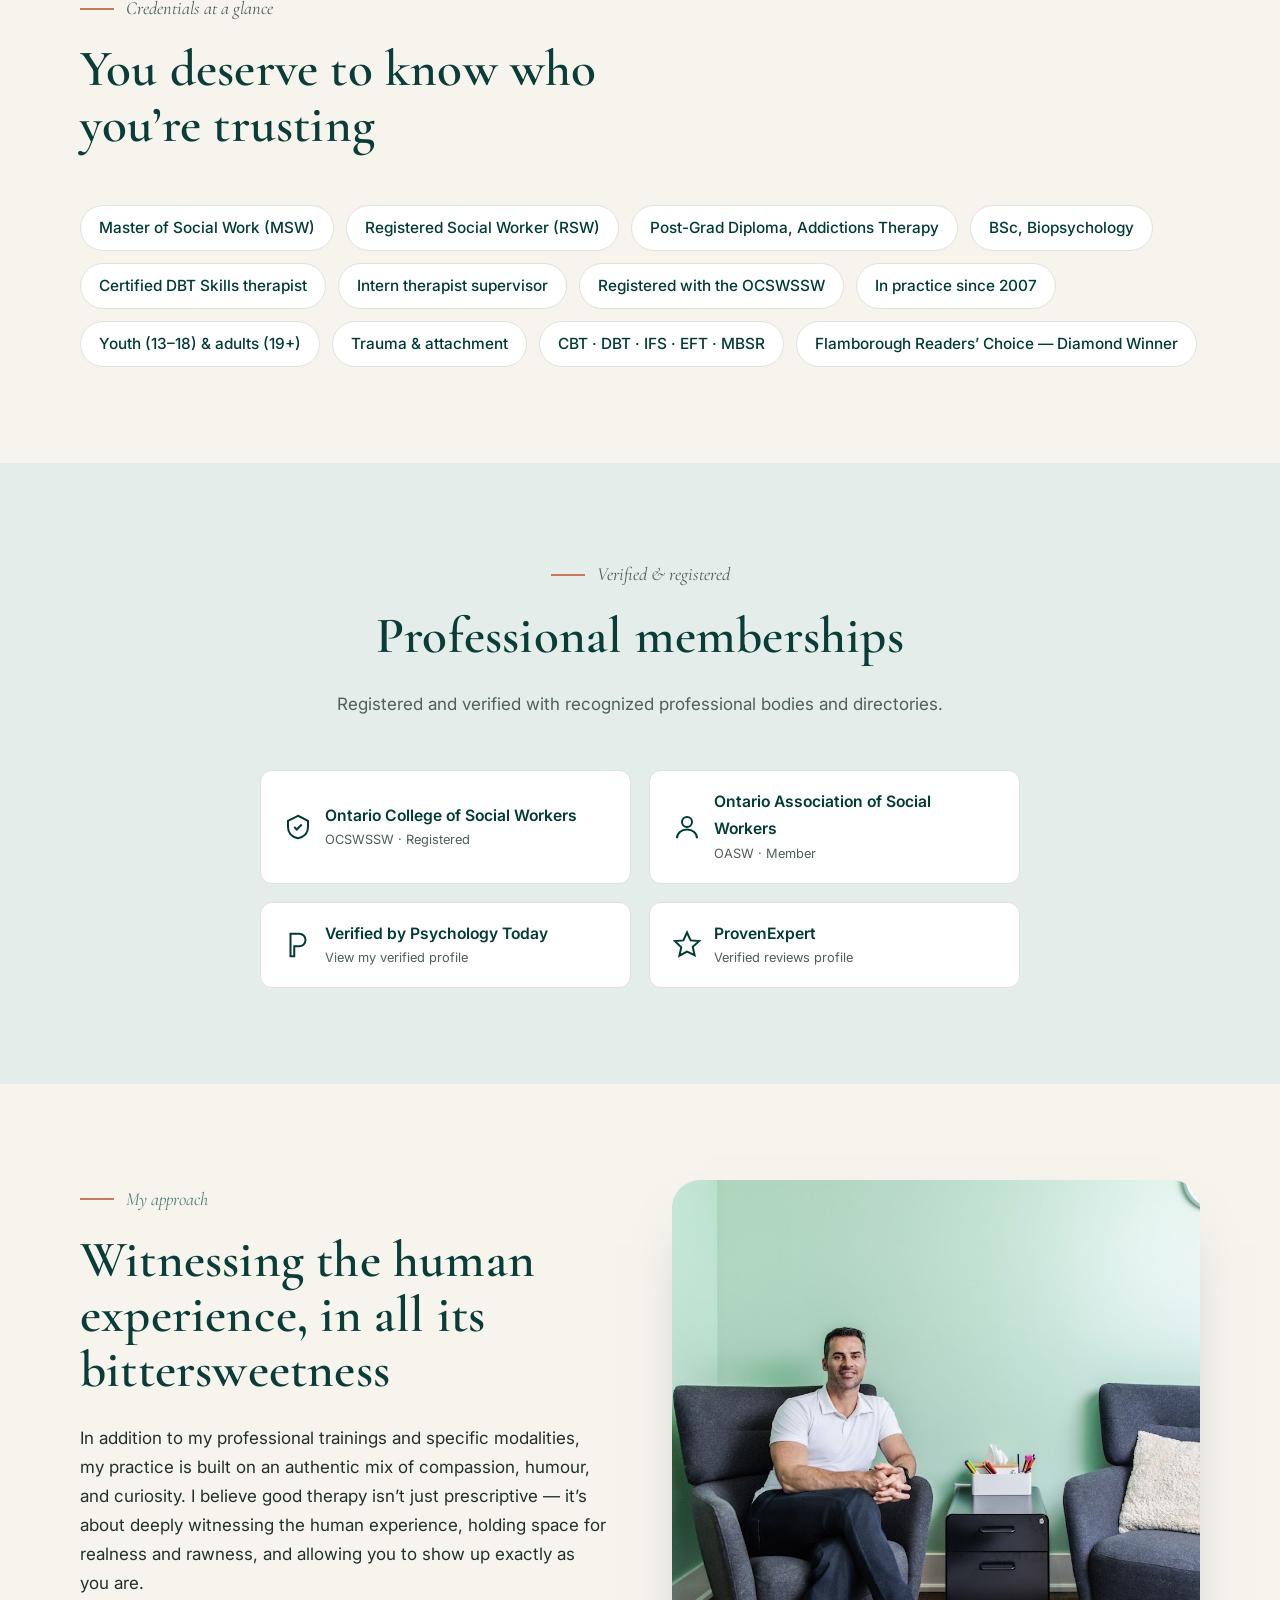
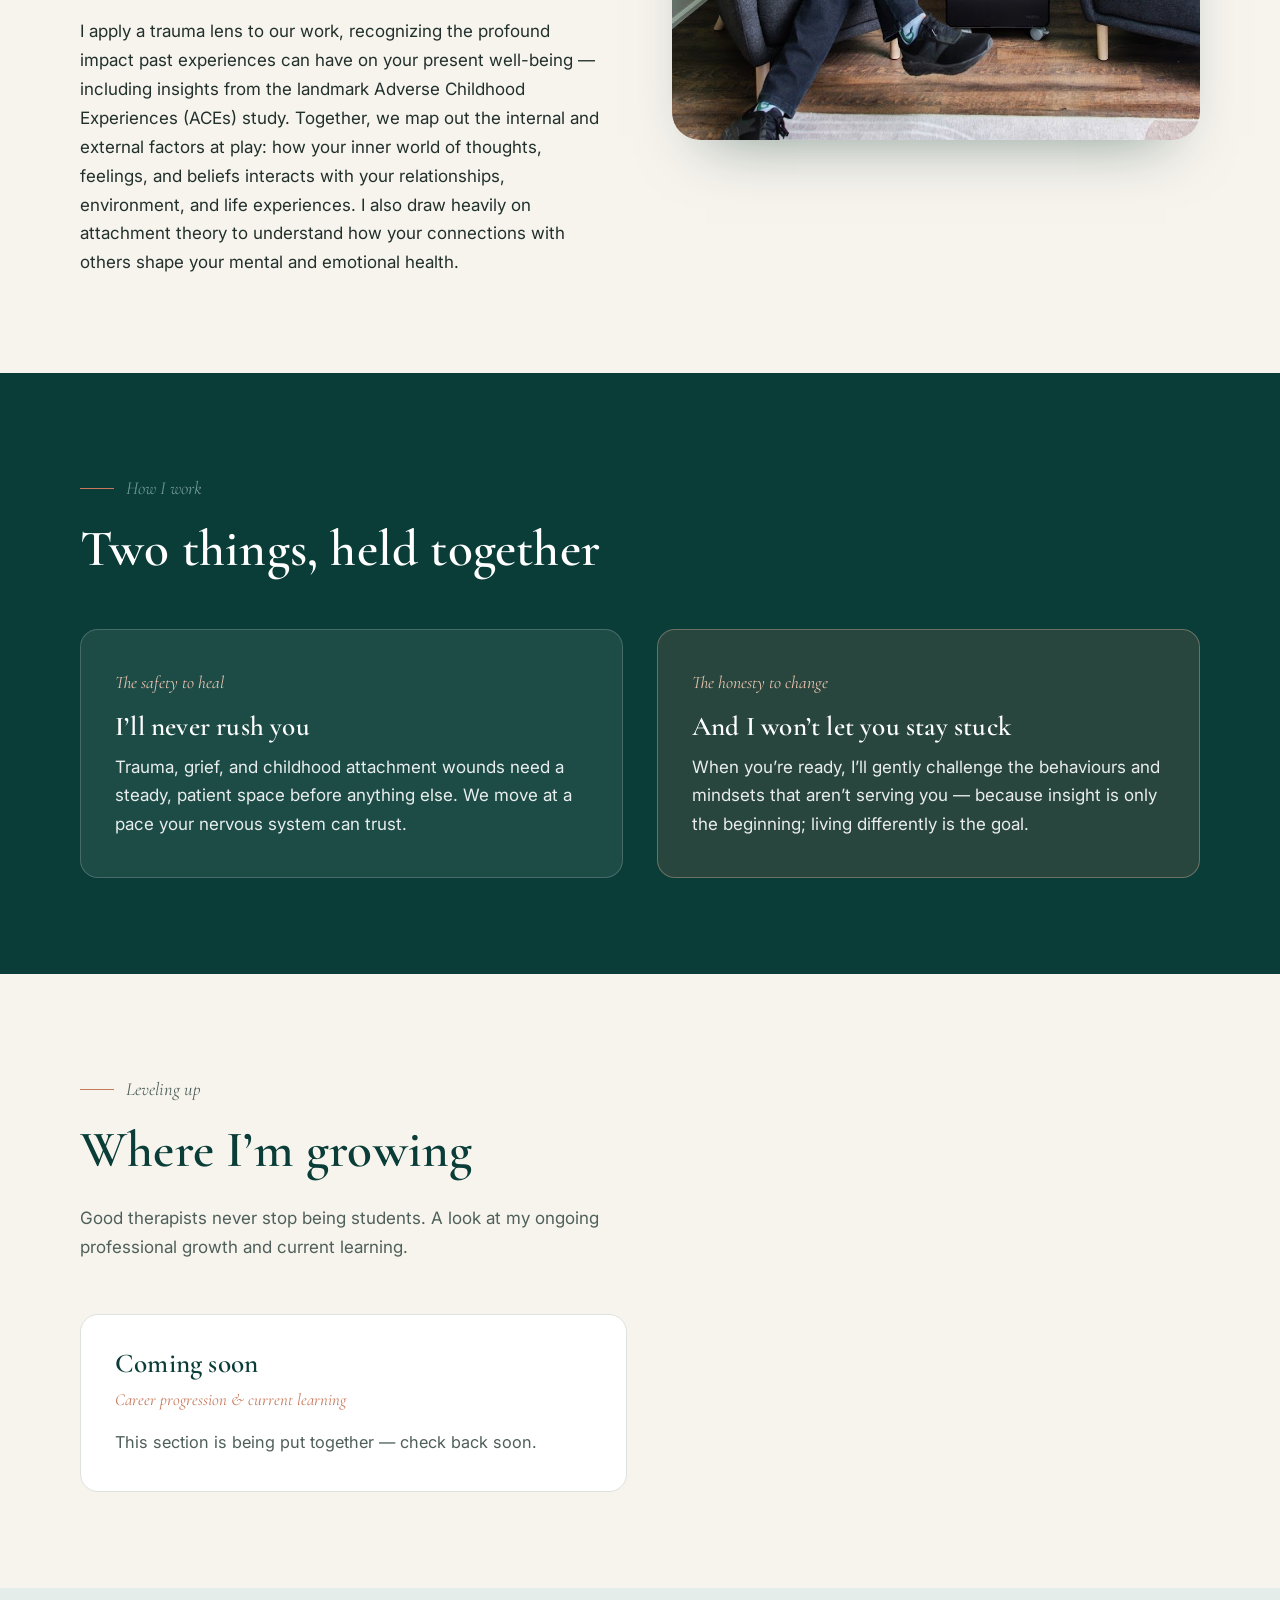
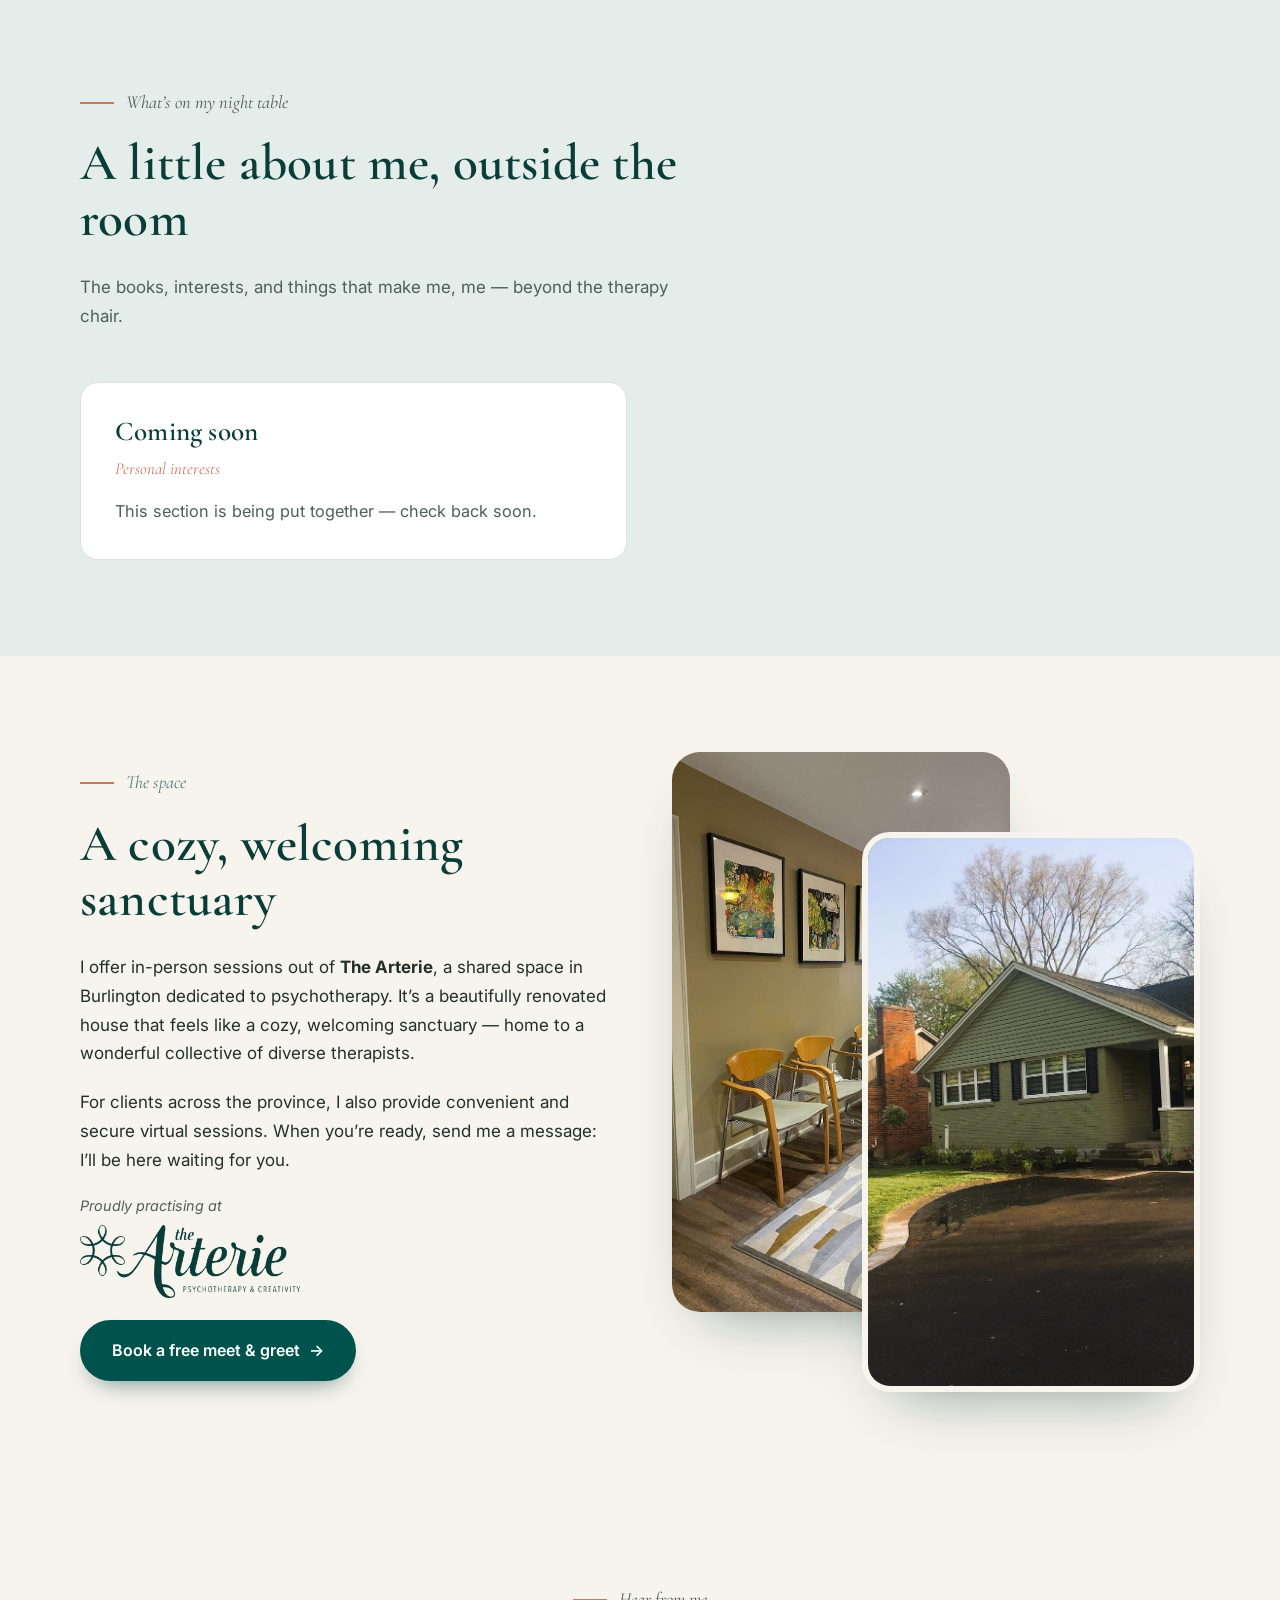
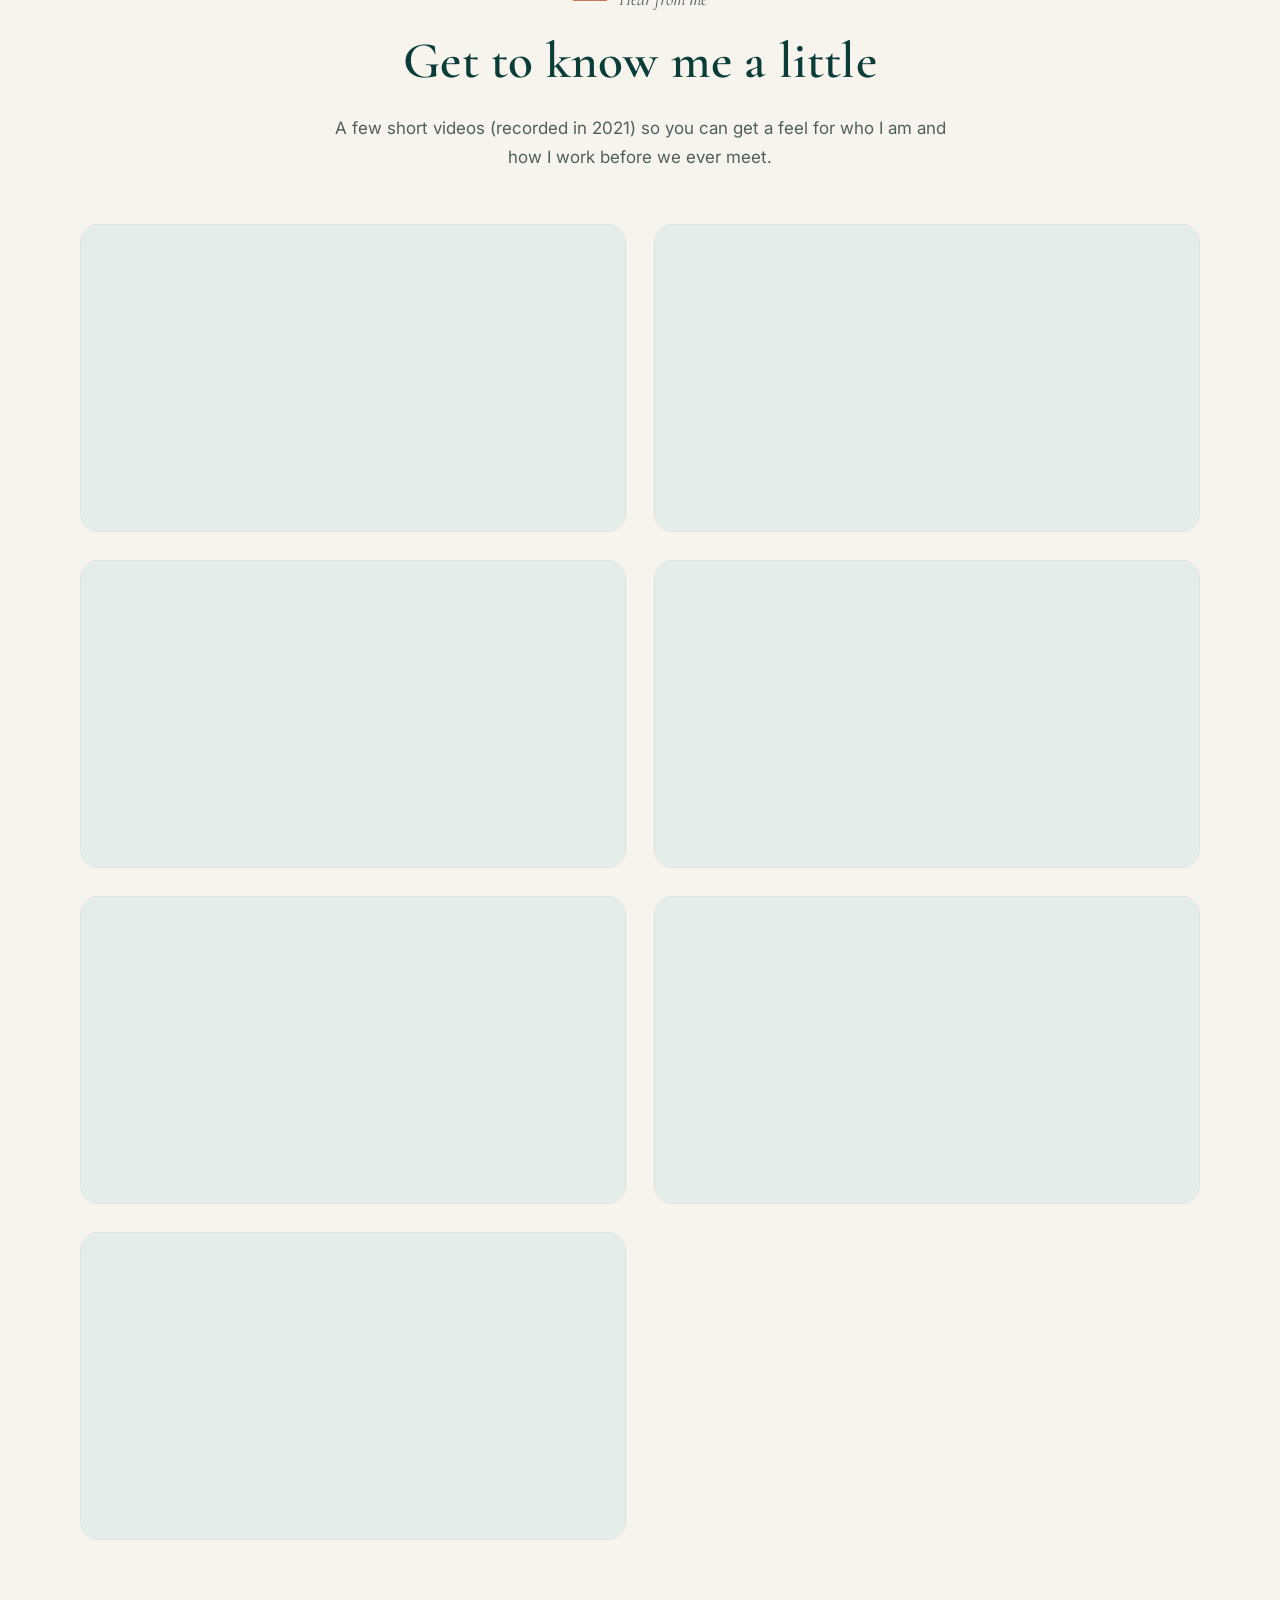
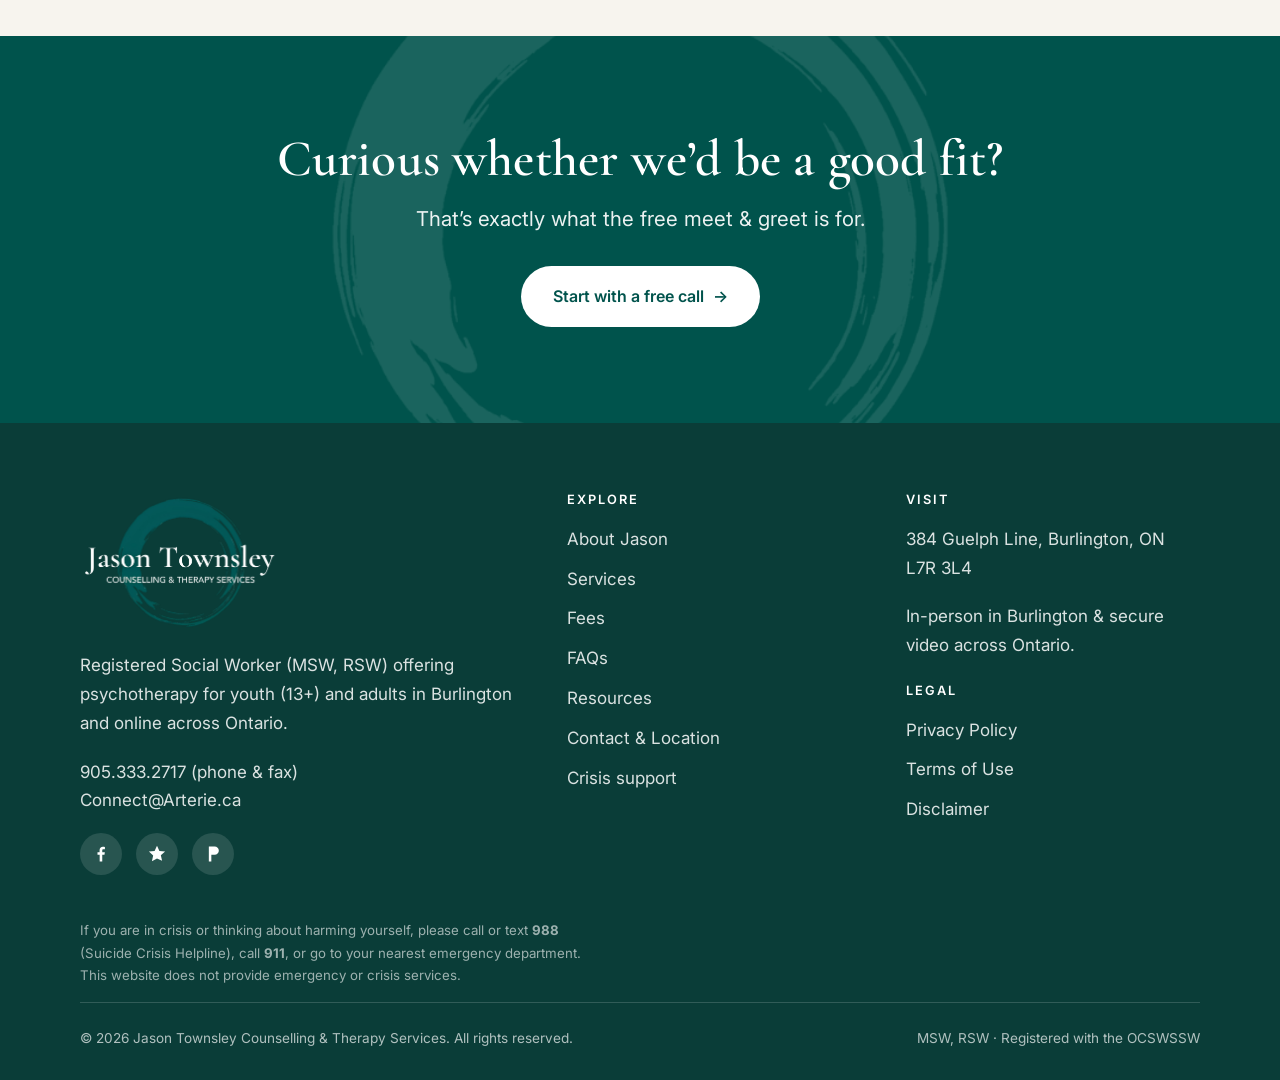
==== commit 1ad775e3: "Add files via upload" ====
--- a/about.html
+++ b/about.html
@@ -74,6 +74,7 @@
 </header>
 
 <main id="main">
+
 <section class="page-hero">
   <img class="enso" src="assets/img/enso-real-sage.png" alt="" aria-hidden="true">
   <div class="wrap reveal">
@@ -82,6 +83,7 @@
     <p class="lead" style="max-width:52ch">Warm enough to feel safe. Honest enough to help you grow.</p>
   </div>
 </section>
+
 
 <section class="section">
   <div class="wrap split">
@@ -100,42 +102,8 @@
   </div>
 </section>
 
+
 <section class="section section-sage">
-  <div class="wrap split rev">
-    <div class="split-media reveal">
-      <img src="assets/img/jason-office.jpg" alt="Jason Townsley in his Burlington therapy office" width="1455" height="970">
-    </div>
-    <div class="split-body reveal">
-      <p class="eyebrow">My approach</p>
-      <h2>Witnessing the human experience, in all its bittersweetness</h2>
-      <p>In addition to my professional trainings and specific modalities, my practice is built on an authentic mix of compassion, humour, and curiosity. I believe good therapy isn&rsquo;t just prescriptive &mdash; it&rsquo;s about deeply witnessing the human experience, holding space for realness and rawness, and allowing you to show up exactly as you are.</p>
-      <p>I apply a trauma lens to our work, recognizing the profound impact past experiences can have on your present well-being &mdash; including insights from the landmark Adverse Childhood Experiences (ACEs) study. Together, we map out the internal and external factors at play: how your inner world of thoughts, feelings, and beliefs interacts with your relationships, environment, and life experiences. I also draw heavily on attachment theory to understand how your connections with others shape your mental and emotional health.</p>
-    </div>
-  </div>
-</section>
-
-<section class="section section-forest">
-  <div class="wrap">
-    <div class="section-head reveal">
-      <p class="eyebrow">How I work</p>
-      <h2>Two things, held together</h2>
-    </div>
-    <div class="approach reveal">
-      <div class="panel p-heal">
-        <span class="n">The safety to heal</span>
-        <h3>I&rsquo;ll never rush you</h3>
-        <p>Trauma, grief, and childhood attachment wounds need a steady, patient space before anything else. We move at a pace your nervous system can trust.</p>
-      </div>
-      <div class="panel p-change">
-        <span class="n">The honesty to change</span>
-        <h3>And I won&rsquo;t let you stay stuck</h3>
-        <p>When you&rsquo;re ready, I&rsquo;ll gently challenge the behaviours and mindsets that aren&rsquo;t serving you &mdash; because insight is only the beginning; living differently is the goal.</p>
-      </div>
-    </div>
-  </div>
-</section>
-
-<section class="section">
   <div class="wrap">
     <div class="section-head reveal">
       <p class="eyebrow">Education &amp; training</p>
@@ -155,7 +123,8 @@
   </div>
 </section>
 
-<section class="section section-sage">
+
+<section class="section">
   <div class="wrap">
     <div class="section-head reveal">
       <p class="eyebrow">Credentials at a glance</p>
@@ -178,7 +147,8 @@
   </div>
 </section>
 
-<section class="section" id="verified">
+
+<section class="section section-sage" id="verified">
   <div class="wrap">
     <div class="section-head center reveal">
       <p class="eyebrow" style="justify-content:center;display:flex">Verified &amp; registered</p>
@@ -206,6 +176,44 @@
   </div>
 </section>
 
+
+<section class="section">
+  <div class="wrap split rev">
+    <div class="split-media reveal">
+      <img src="assets/img/jason-office.jpg" alt="Jason Townsley in his Burlington therapy office" width="1455" height="970">
+    </div>
+    <div class="split-body reveal">
+      <p class="eyebrow">My approach</p>
+      <h2>Witnessing the human experience, in all its bittersweetness</h2>
+      <p>In addition to my professional trainings and specific modalities, my practice is built on an authentic mix of compassion, humour, and curiosity. I believe good therapy isn&rsquo;t just prescriptive &mdash; it&rsquo;s about deeply witnessing the human experience, holding space for realness and rawness, and allowing you to show up exactly as you are.</p>
+      <p>I apply a trauma lens to our work, recognizing the profound impact past experiences can have on your present well-being &mdash; including insights from the landmark Adverse Childhood Experiences (ACEs) study. Together, we map out the internal and external factors at play: how your inner world of thoughts, feelings, and beliefs interacts with your relationships, environment, and life experiences. I also draw heavily on attachment theory to understand how your connections with others shape your mental and emotional health.</p>
+    </div>
+  </div>
+</section>
+
+
+<section class="section section-forest">
+  <div class="wrap">
+    <div class="section-head reveal">
+      <p class="eyebrow">How I work</p>
+      <h2>Two things, held together</h2>
+    </div>
+    <div class="approach reveal">
+      <div class="panel p-heal">
+        <span class="n">The safety to heal</span>
+        <h3>I&rsquo;ll never rush you</h3>
+        <p>Trauma, grief, and childhood attachment wounds need a steady, patient space before anything else. We move at a pace your nervous system can trust.</p>
+      </div>
+      <div class="panel p-change">
+        <span class="n">The honesty to change</span>
+        <h3>And I won&rsquo;t let you stay stuck</h3>
+        <p>When you&rsquo;re ready, I&rsquo;ll gently challenge the behaviours and mindsets that aren&rsquo;t serving you &mdash; because insight is only the beginning; living differently is the goal.</p>
+      </div>
+    </div>
+  </div>
+</section>
+
+
 <!-- ============ LEVELING UP (career progression / current learning) ============ -->
 <!-- TODO(Jason): Add your "leveling up" content here — career progression and what you're currently
      learning (e.g. Existential psychotherapy, CAMH & University of Toronto curriculum, etc.).
@@ -223,6 +231,7 @@
   </div>
 </section>
 
+
 <!-- ============ WHAT'S ON MY NIGHT TABLE (personal interests) ============ -->
 <!-- TODO(Jason): Add your "what's on my night table" content here — personal interests, books,
      hobbies, what you're into outside of work. Duplicate a <div class="svc">...</div> block per item. -->
@@ -239,12 +248,13 @@
   </div>
 </section>
 
-<section class="section section-sage">
+
+<section class="section">
   <div class="wrap split rev">
     <div class="split-media reveal">
       <div class="layered-media">
-        <img class="layer-back" src="assets/img/arterie-exterior.jpg" alt="The exterior and curb view of The Arterie, 384 Guelph Line, Burlington" width="1500" height="1125">
-        <img class="layer-front" src="assets/img/arterie-waiting.jpg" alt="The welcoming waiting room at The Arterie" width="1125" height="1500">
+        <img class="layer-back" src="assets/img/arterie-waiting.jpg" alt="The welcoming waiting room at The Arterie" width="1125" height="1500">
+        <img class="layer-front" src="assets/img/arterie-exterior.jpg" alt="The exterior and curb view of The Arterie, 384 Guelph Line, Burlington" width="1500" height="1125">
       </div>
     </div>
     <div class="split-body reveal">
@@ -259,6 +269,7 @@
   </div>
 </section>
 
+
 <section class="section" id="videos">
   <div class="wrap">
     <div class="section-head center reveal">
@@ -277,6 +288,7 @@
     </div>
   </div>
 </section>
+
 
 <section class="cta-band">
   <img class="enso" src="assets/img/enso-real-white.png" alt="" aria-hidden="true">
--- a/assets/style.css
+++ b/assets/style.css
@@ -414,10 +414,11 @@
 @media (max-width:860px){.location-grid{grid-template-columns:1fr;gap:32px;}.location-map .map-embed{min-height:300px;}}
 
 /* ---------- Layered media (exterior + interior overlap) ---------- */
-.layered-media{position:relative;padding-bottom:72px;}
-.layered-media .layer-back{width:78%;border-radius:var(--radius-lg);box-shadow:var(--shadow);display:block;object-fit:cover;aspect-ratio:4/3;}
-.layered-media .layer-front{position:absolute;right:0;bottom:0;width:58%;border-radius:var(--radius-lg);box-shadow:var(--shadow);border:6px solid var(--paper);object-fit:cover;aspect-ratio:3/4;}
-@media (max-width:860px){.layered-media{padding-bottom:56px;}}
+.layered-media{position:relative;min-height:640px;}
+.layered-media .layer-back{position:absolute;top:0;left:0;width:64%;border-radius:var(--radius-lg);box-shadow:var(--shadow);object-fit:cover;aspect-ratio:3/4;}
+.layered-media .layer-front{position:absolute;right:0;bottom:0;width:64%;border-radius:var(--radius-lg);box-shadow:var(--shadow);border:6px solid var(--paper);object-fit:cover;aspect-ratio:3/4;}
+@media (max-width:860px){.layered-media{min-height:560px;}}
+@media (max-width:560px){.layered-media{min-height:480px;}.layered-media .layer-back,.layered-media .layer-front{width:70%;}}
 
 /* Arterie logo: dark version shows as-is (no invert) */
 .section-sage .arterie-logo,.section-forest .arterie-logo{filter:none;opacity:1;}
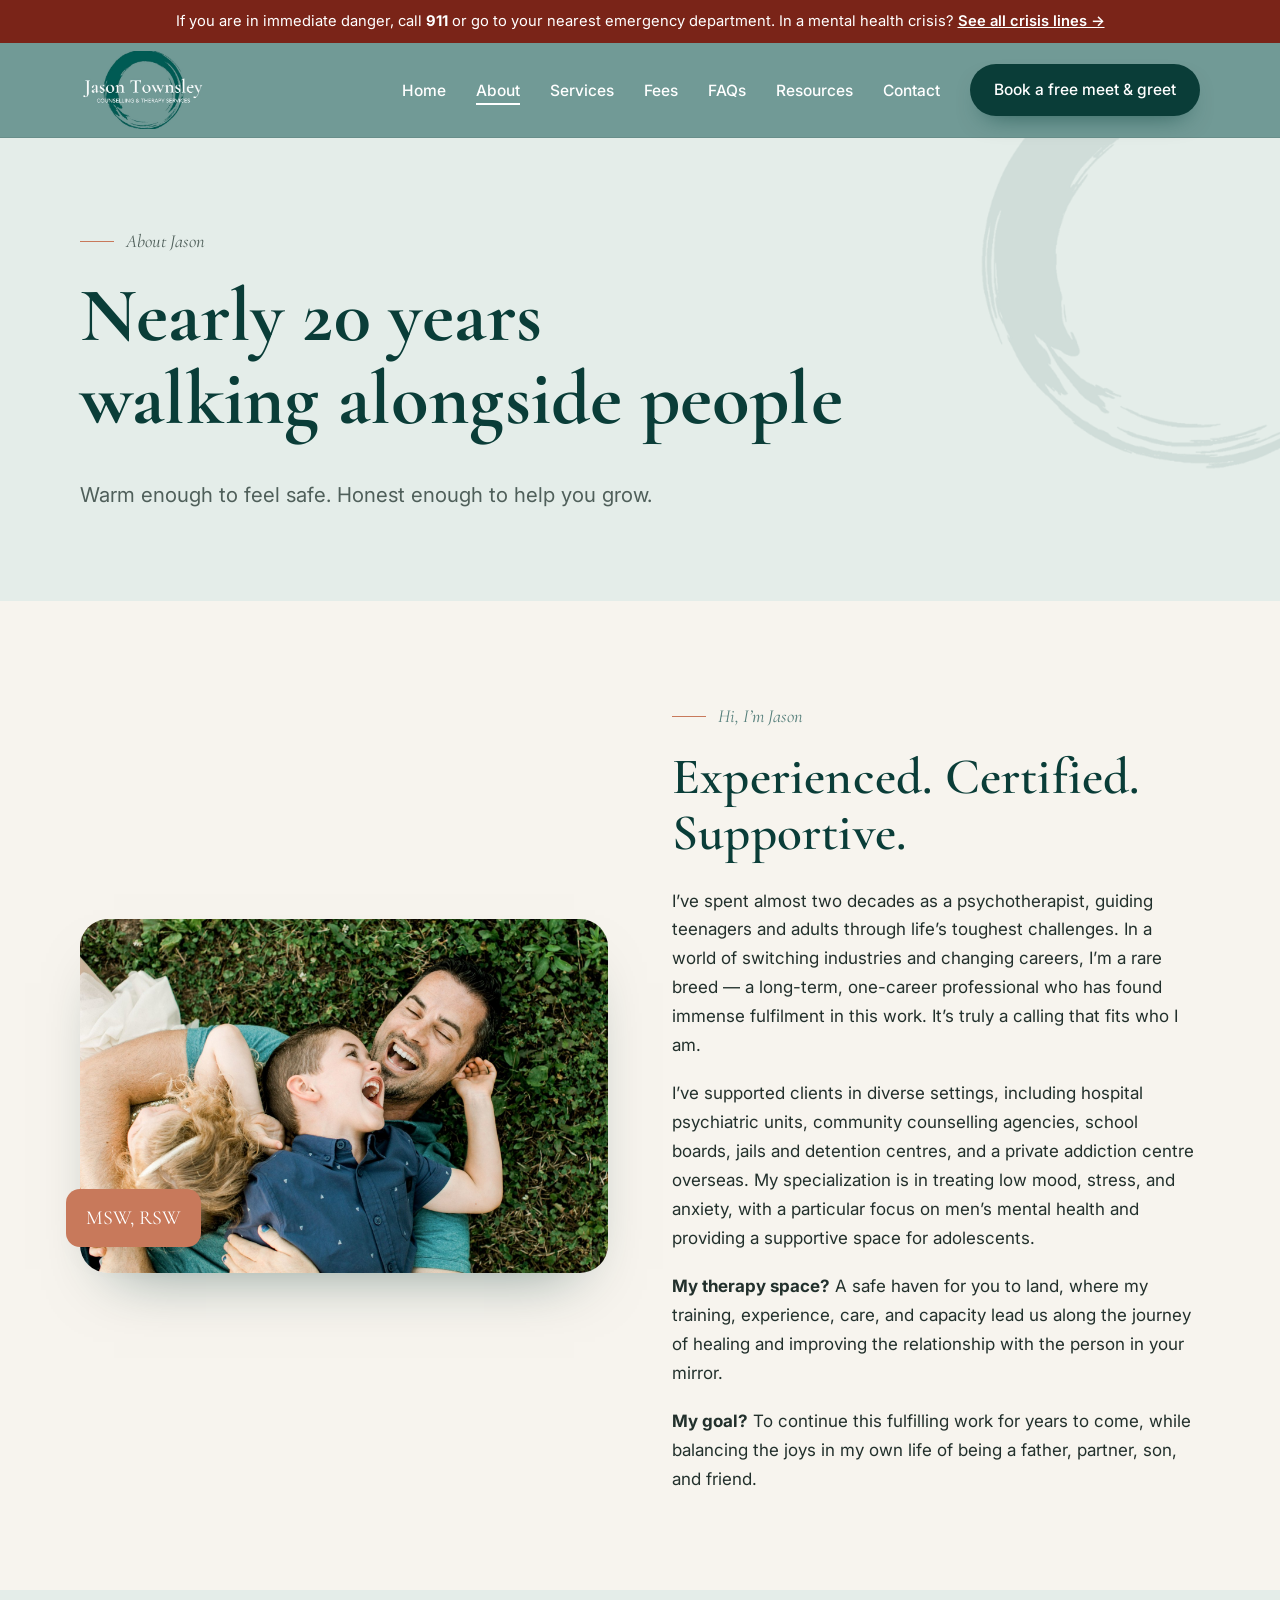
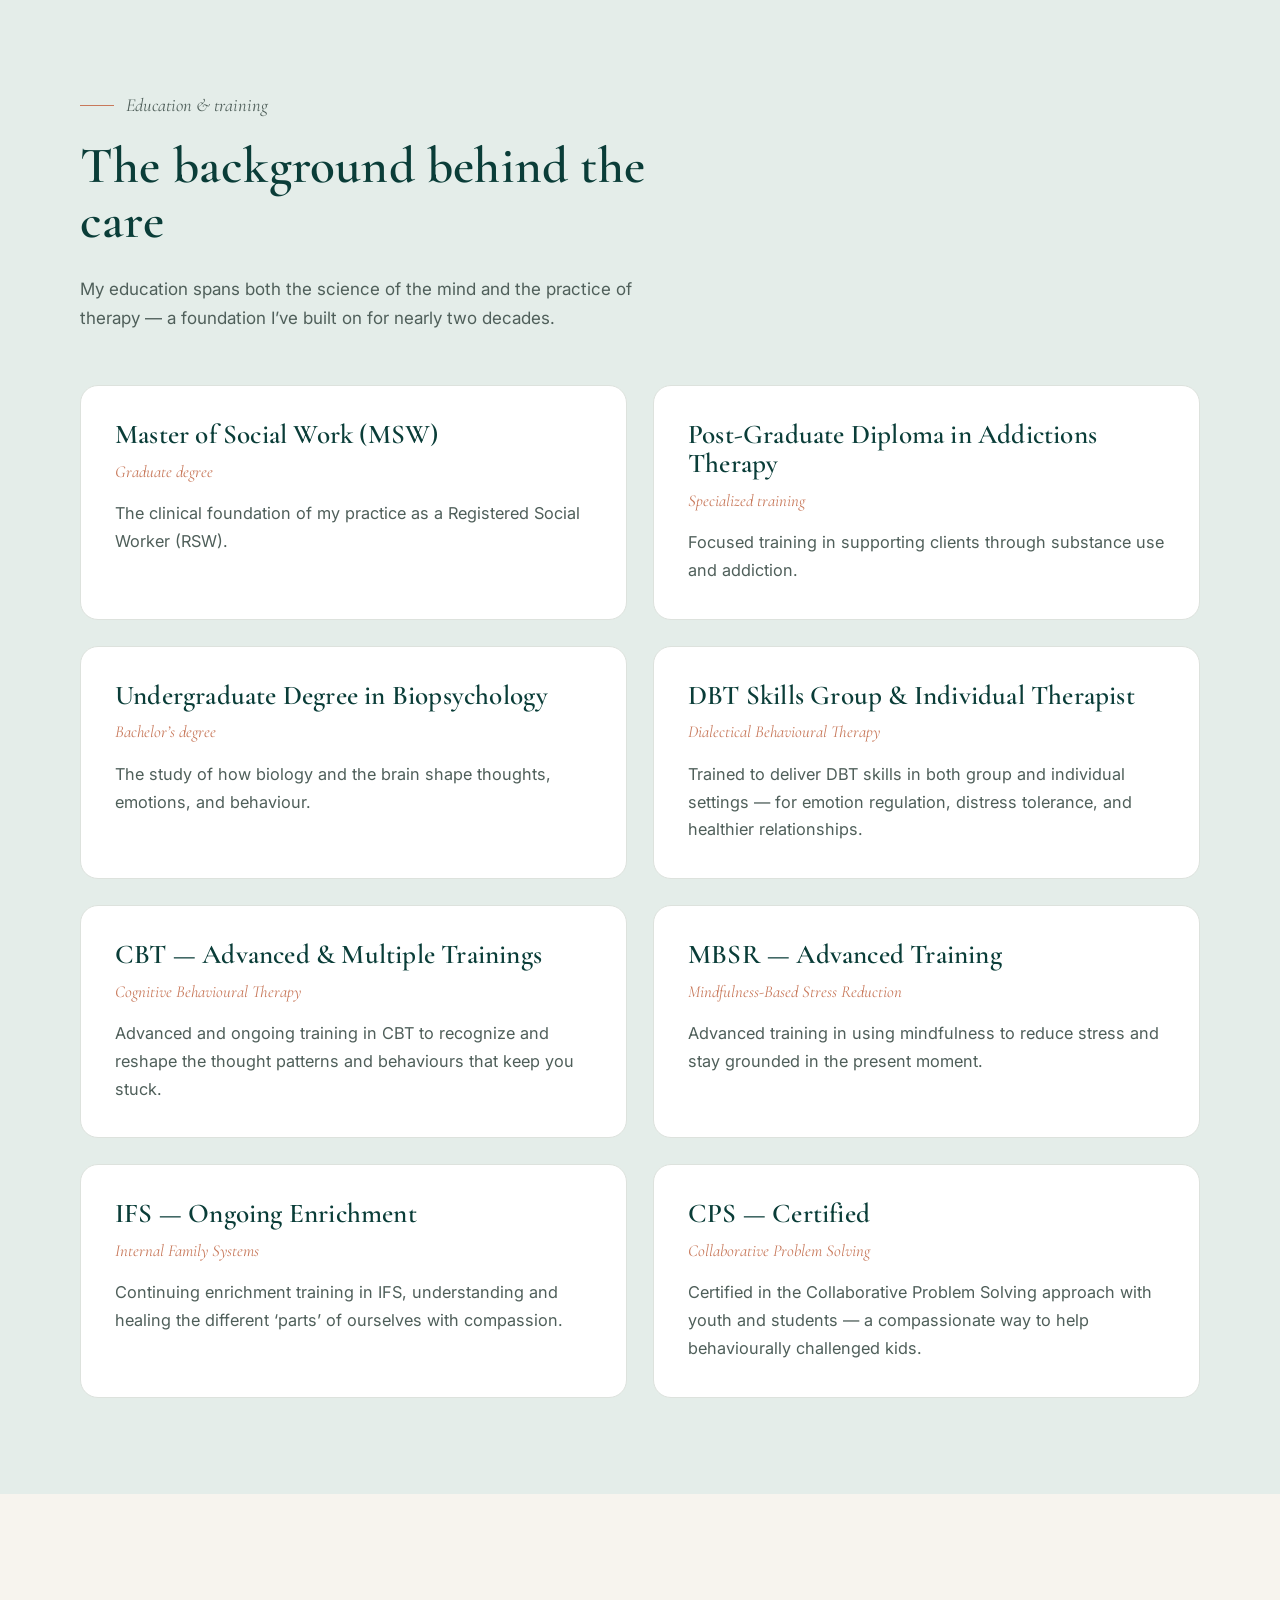
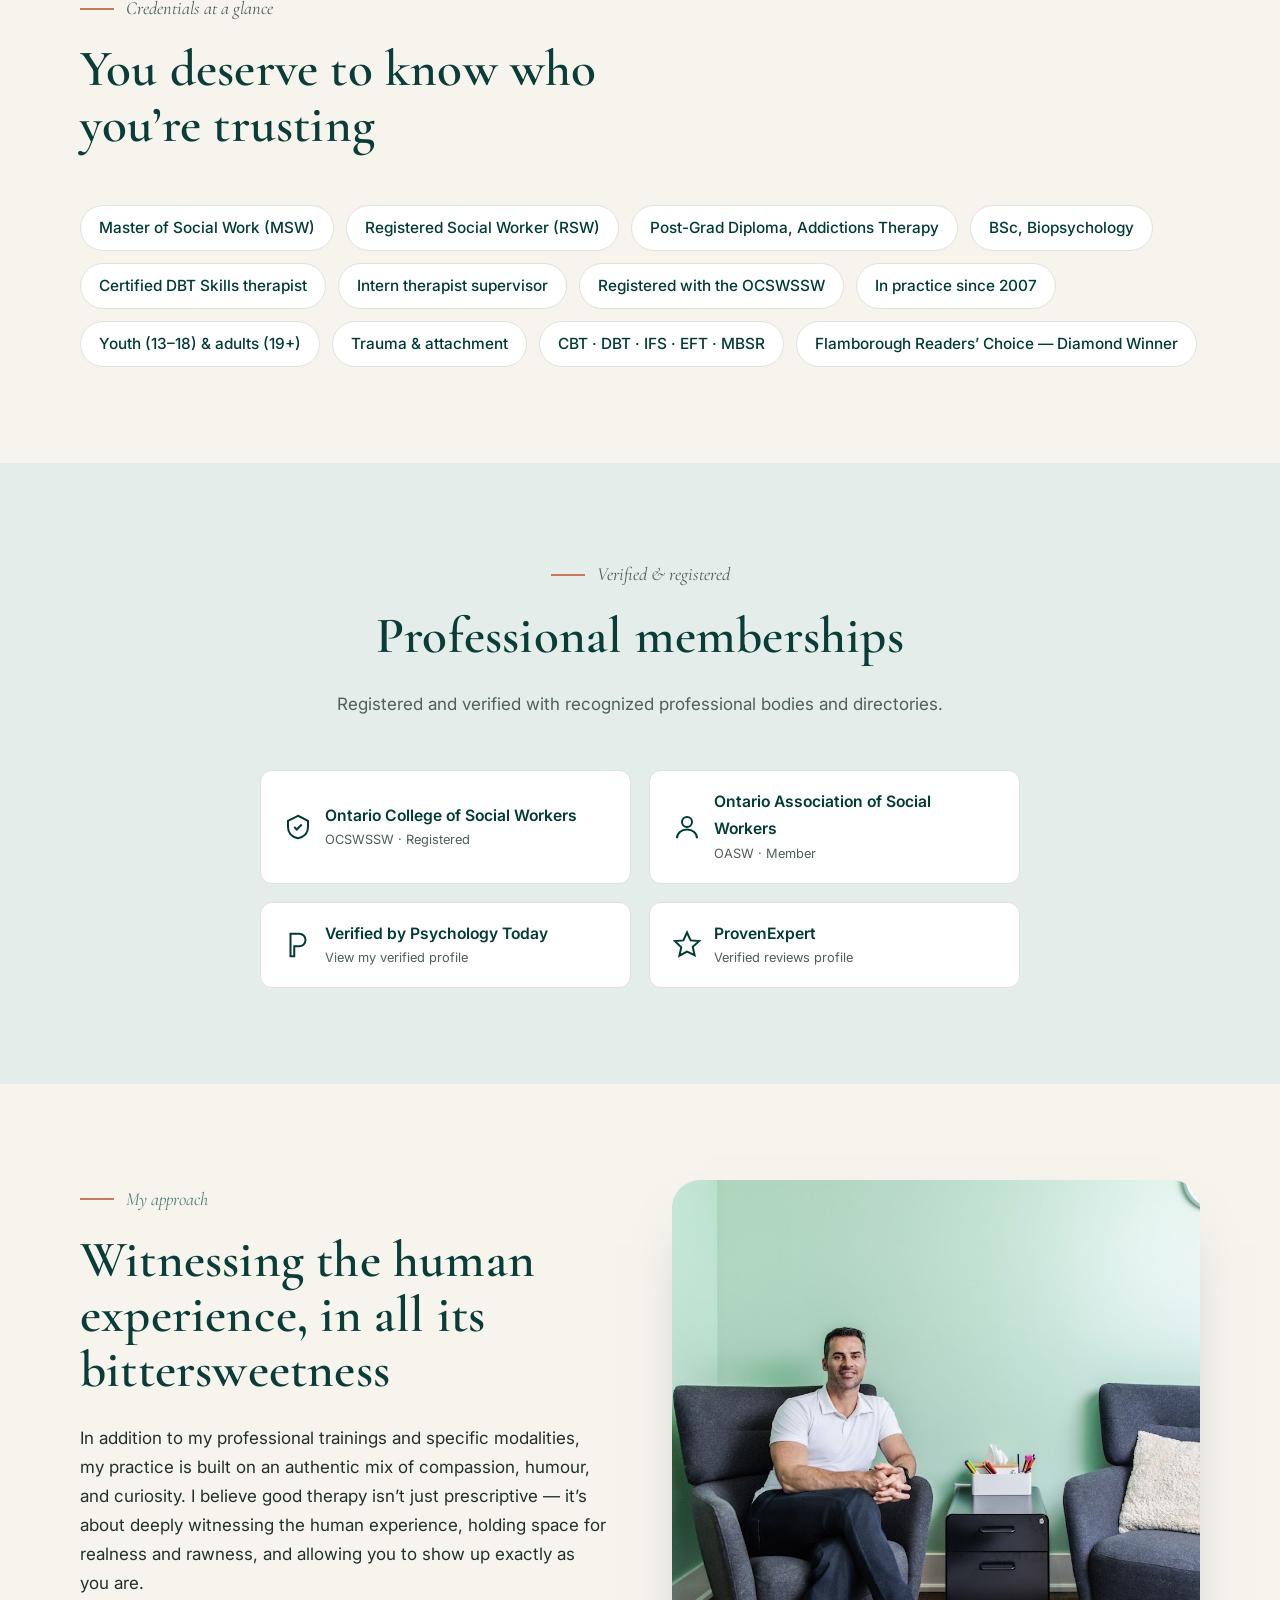
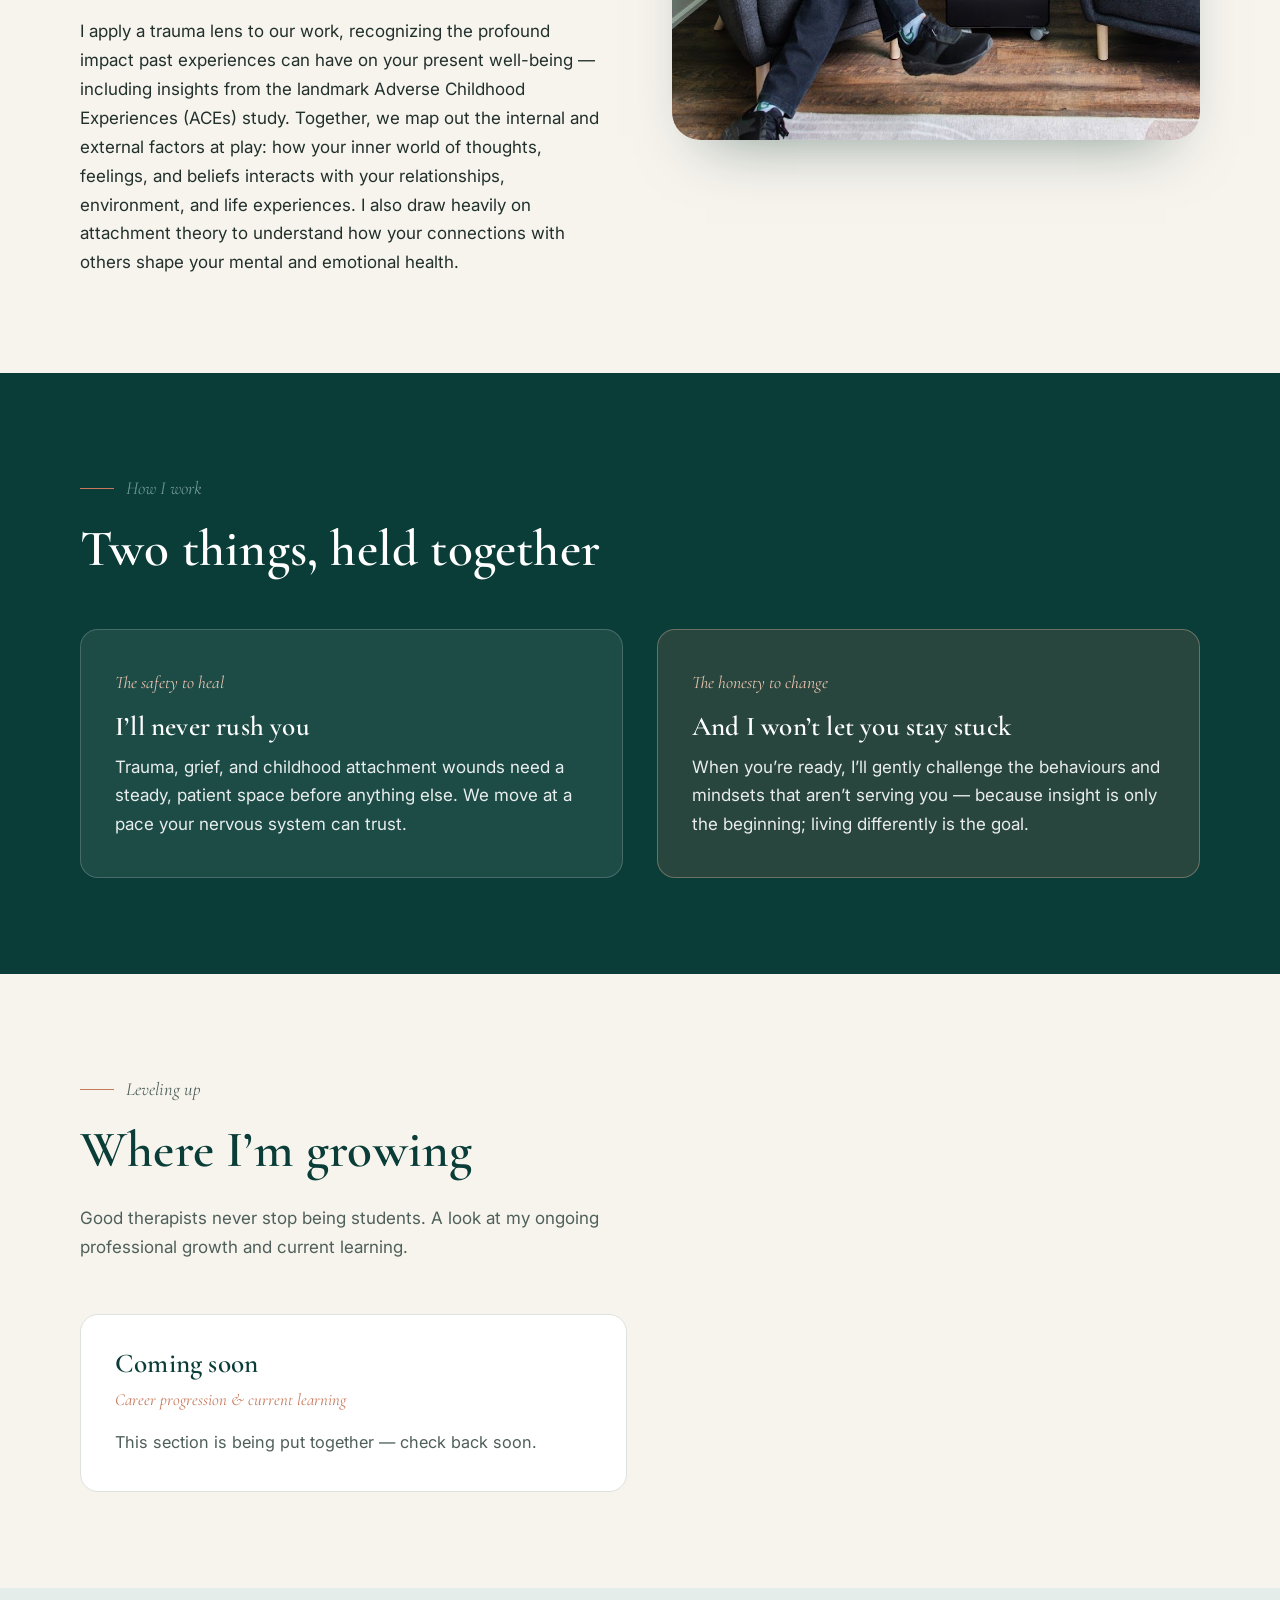
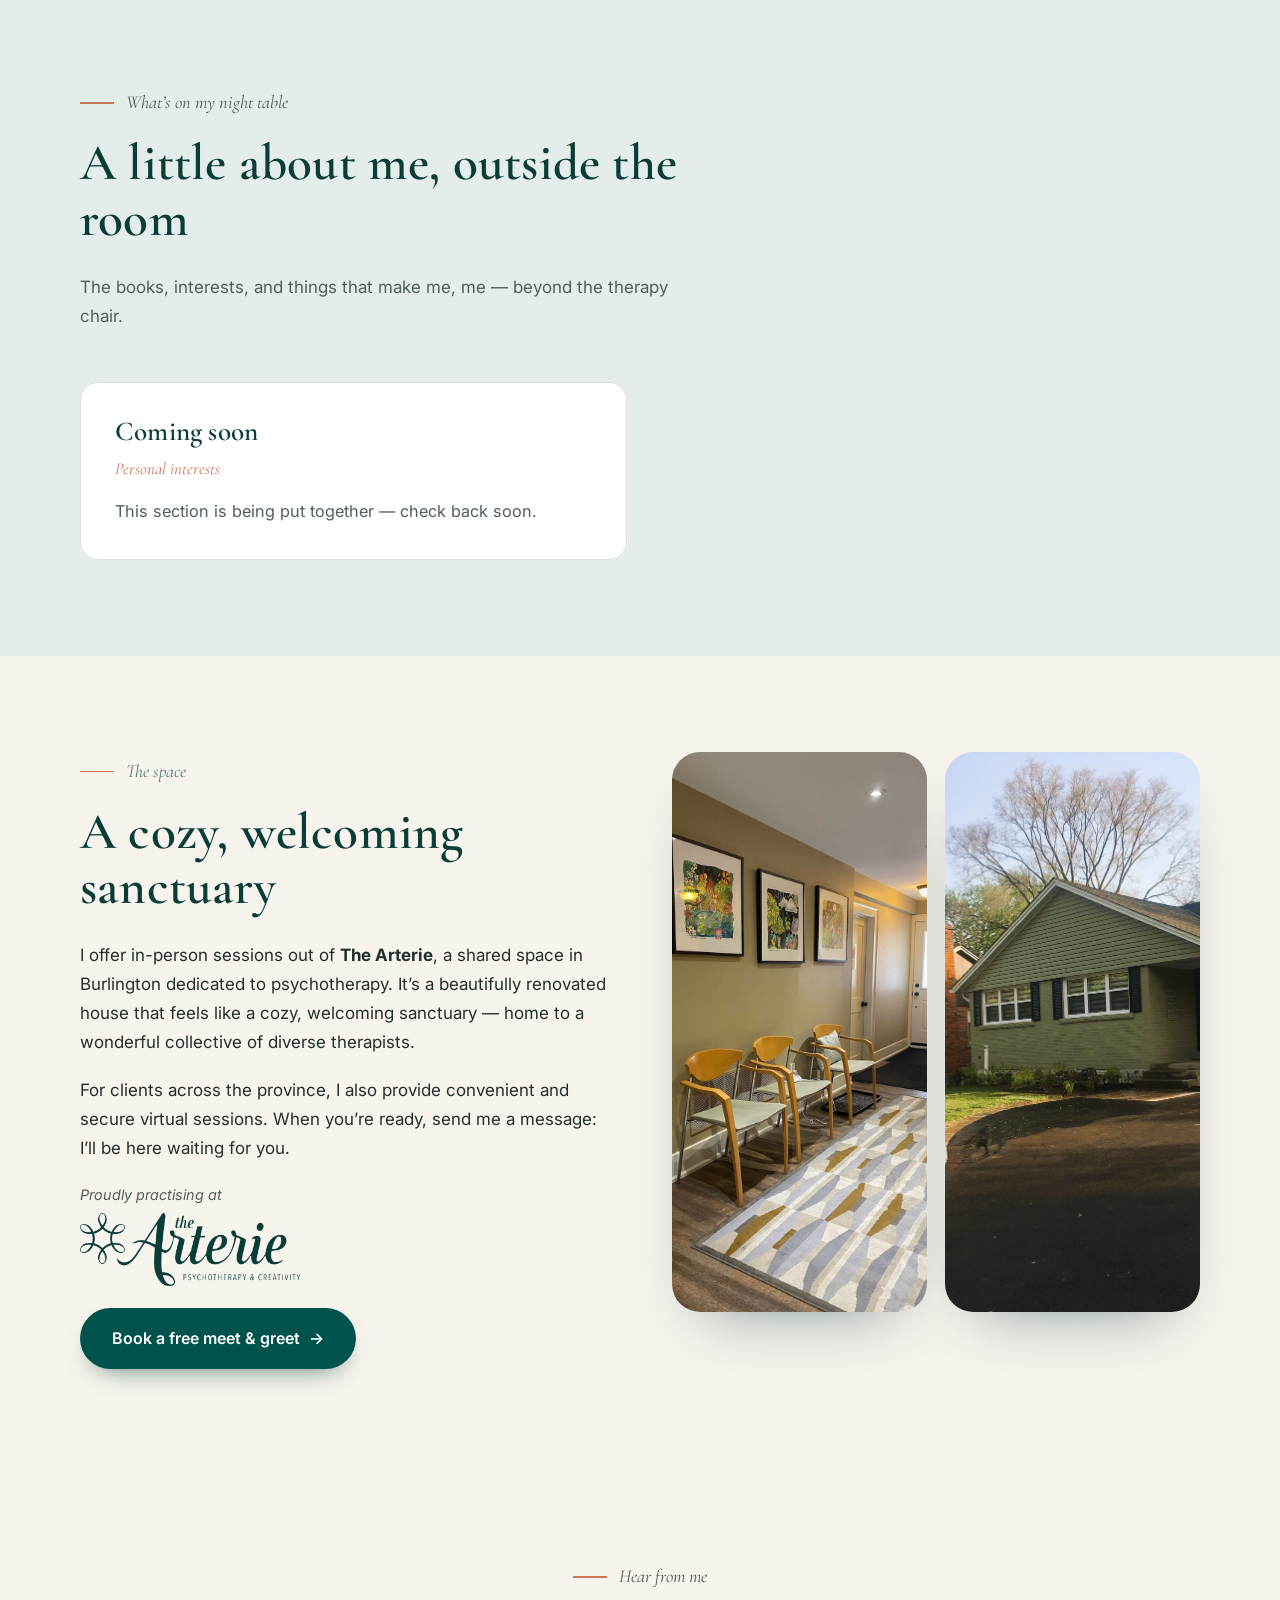
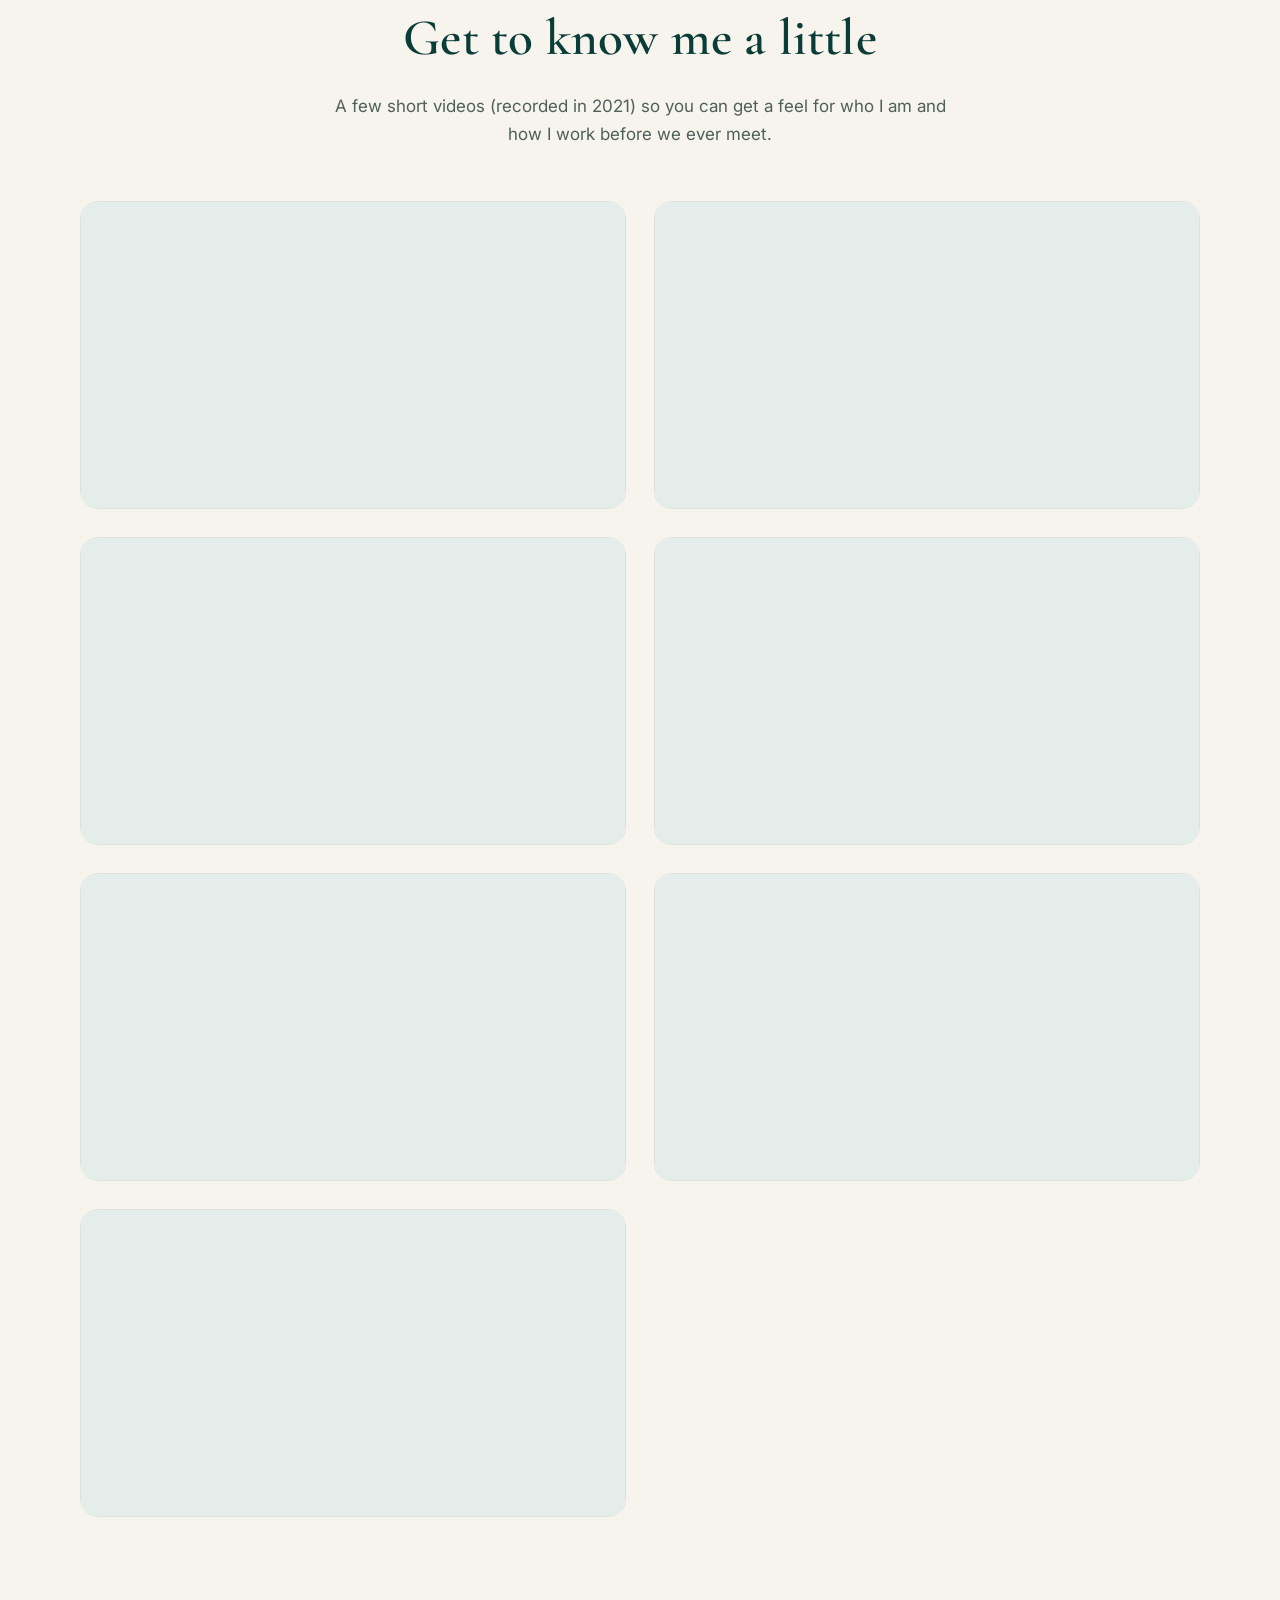
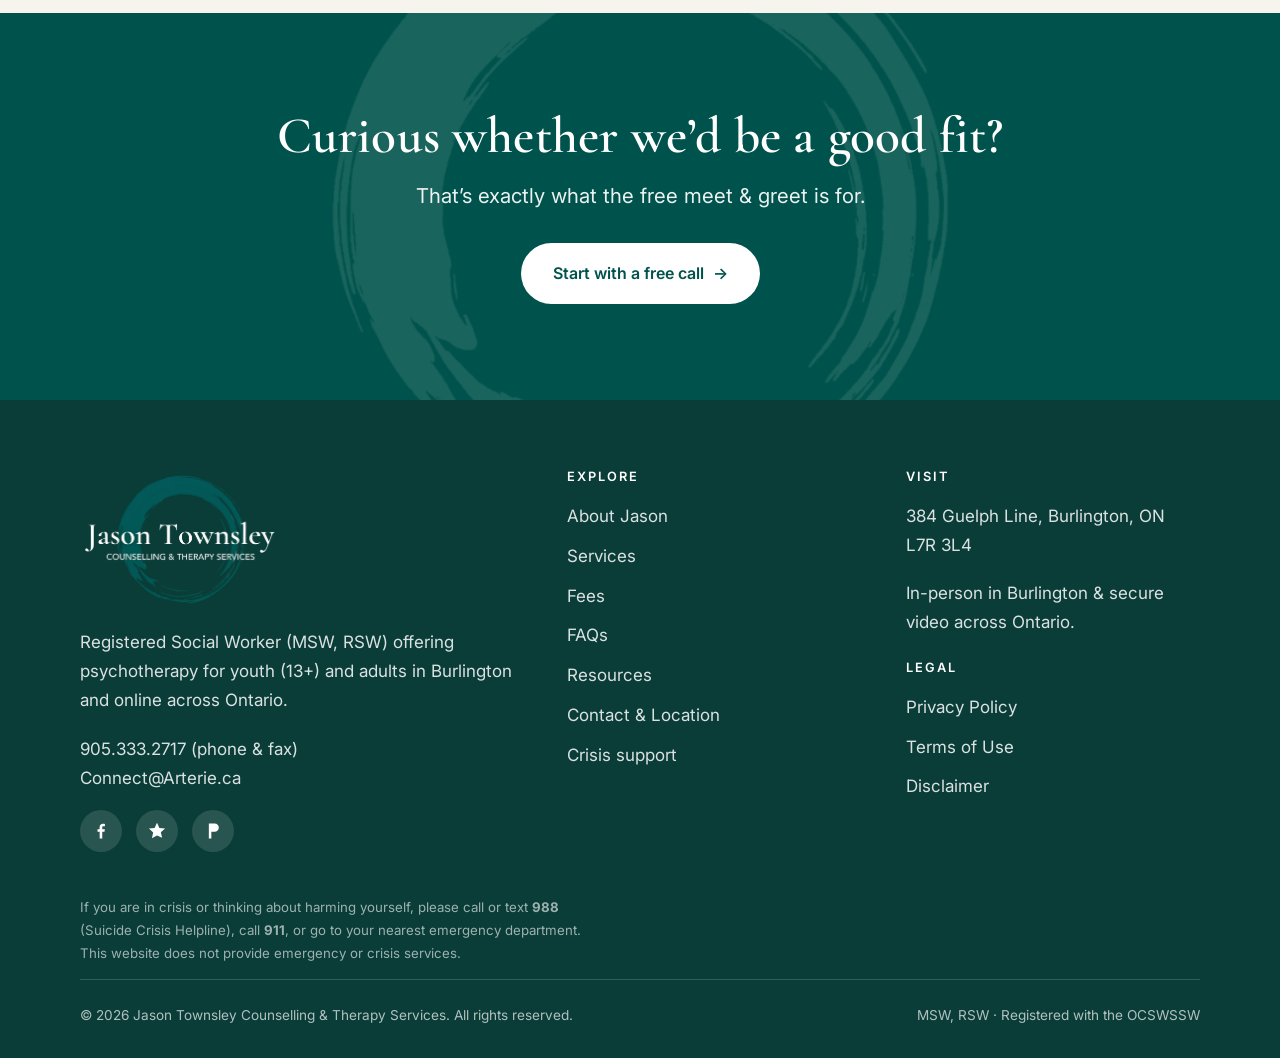
==== commit 8c472eb5: "Add files via upload" ====
--- a/about.html
+++ b/about.html
@@ -88,8 +88,10 @@
 <section class="section">
   <div class="wrap split">
     <div class="split-media reveal">
-      <img src="assets/img/jason-family-hero.jpg" alt="Jason Townsley laughing with his two children in the grass" width="1800" height="1207" style="object-position:60% center">
-      <span class="tag-float">MSW, RSW</span>
+      <div class="img-frame">
+        <img src="assets/img/jason-family-hero.jpg" alt="Jason Townsley laughing with his two children in the grass" width="1800" height="1207" style="object-position:60% center">
+        <span class="tag-float">MSW, RSW</span>
+      </div>
     </div>
     <div class="split-body reveal">
       <p class="eyebrow">Hi, I&rsquo;m Jason</p>
--- a/assets/style.css
+++ b/assets/style.css
@@ -168,6 +168,9 @@
 .split.rev .split-media{order:2;}
 .split-media{position:relative;align-self:stretch;}
 .split-media img{border-radius:var(--radius-lg);box-shadow:var(--shadow);width:100%;height:100%;max-height:560px;object-fit:cover;display:block;}
+.split-media:has(.img-frame){align-self:center;}
+.split-media .img-frame{position:relative;display:block;}
+.split-media .img-frame img{max-height:560px;}
 .split-media .tag-float{position:absolute;left:-14px;bottom:26px;background:var(--clay);color:#fff;padding:12px 20px;border-radius:14px;font-family:var(--serif);font-size:1.25rem;box-shadow:var(--shadow-soft);}
 .split-body p:last-child{margin-bottom:0;}
 @media (max-width:860px){.split{grid-template-columns:1fr;gap:34px;}.split.rev .split-media{order:0;}.split-media .tag-float{left:12px;}.split-media img{max-height:420px;}}
@@ -414,11 +417,10 @@
 @media (max-width:860px){.location-grid{grid-template-columns:1fr;gap:32px;}.location-map .map-embed{min-height:300px;}}
 
 /* ---------- Layered media (exterior + interior overlap) ---------- */
-.layered-media{position:relative;min-height:640px;}
-.layered-media .layer-back{position:absolute;top:0;left:0;width:64%;border-radius:var(--radius-lg);box-shadow:var(--shadow);object-fit:cover;aspect-ratio:3/4;}
-.layered-media .layer-front{position:absolute;right:0;bottom:0;width:64%;border-radius:var(--radius-lg);box-shadow:var(--shadow);border:6px solid var(--paper);object-fit:cover;aspect-ratio:3/4;}
-@media (max-width:860px){.layered-media{min-height:560px;}}
-@media (max-width:560px){.layered-media{min-height:480px;}.layered-media .layer-back,.layered-media .layer-front{width:70%;}}
+.split-media:has(.layered-media){align-self:stretch;}
+.layered-media{display:grid;grid-template-columns:1fr 1fr;gap:18px;align-items:stretch;height:100%;min-height:520px;}
+.layered-media .layer-back,.layered-media .layer-front{width:100%;height:100%;border-radius:var(--radius-lg);box-shadow:var(--shadow);object-fit:cover;display:block;}
+@media (max-width:560px){.layered-media{gap:12px;min-height:420px;}}
 
 /* Arterie logo: dark version shows as-is (no invert) */
 .section-sage .arterie-logo,.section-forest .arterie-logo{filter:none;opacity:1;}
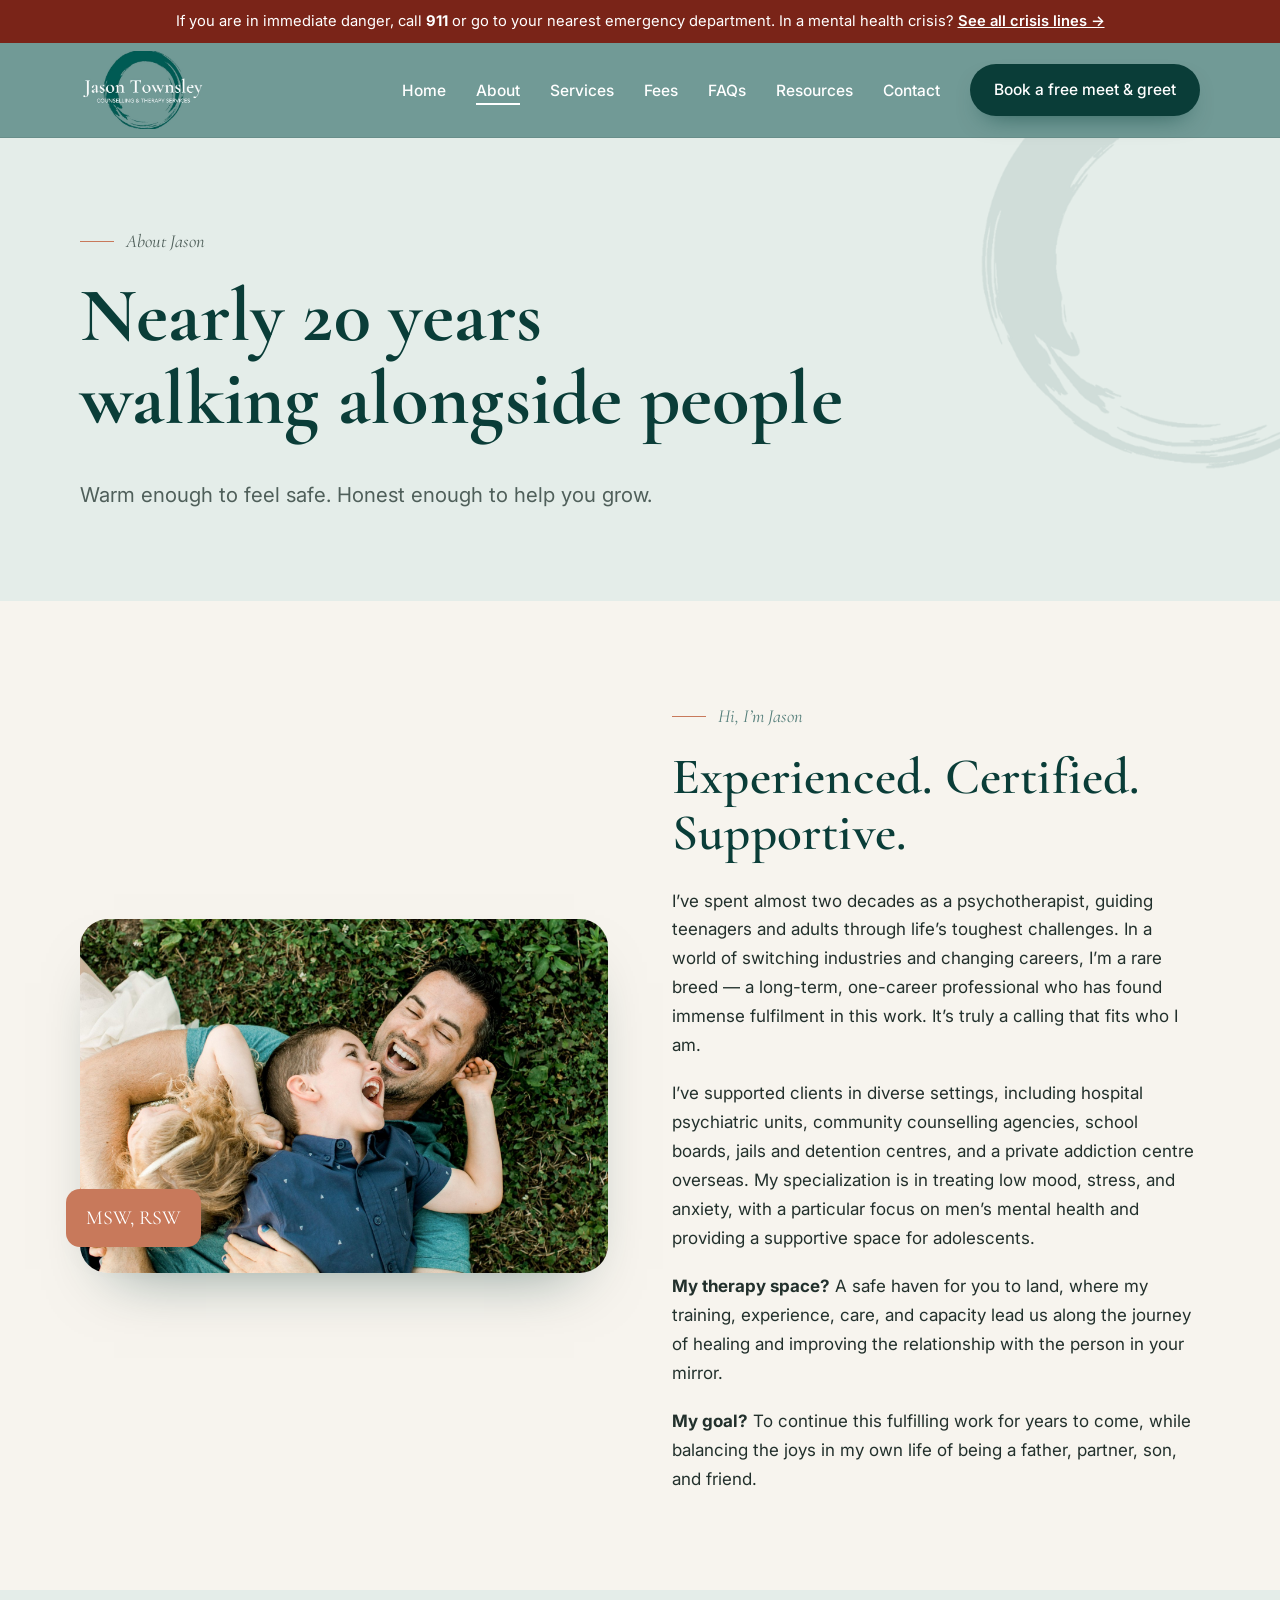
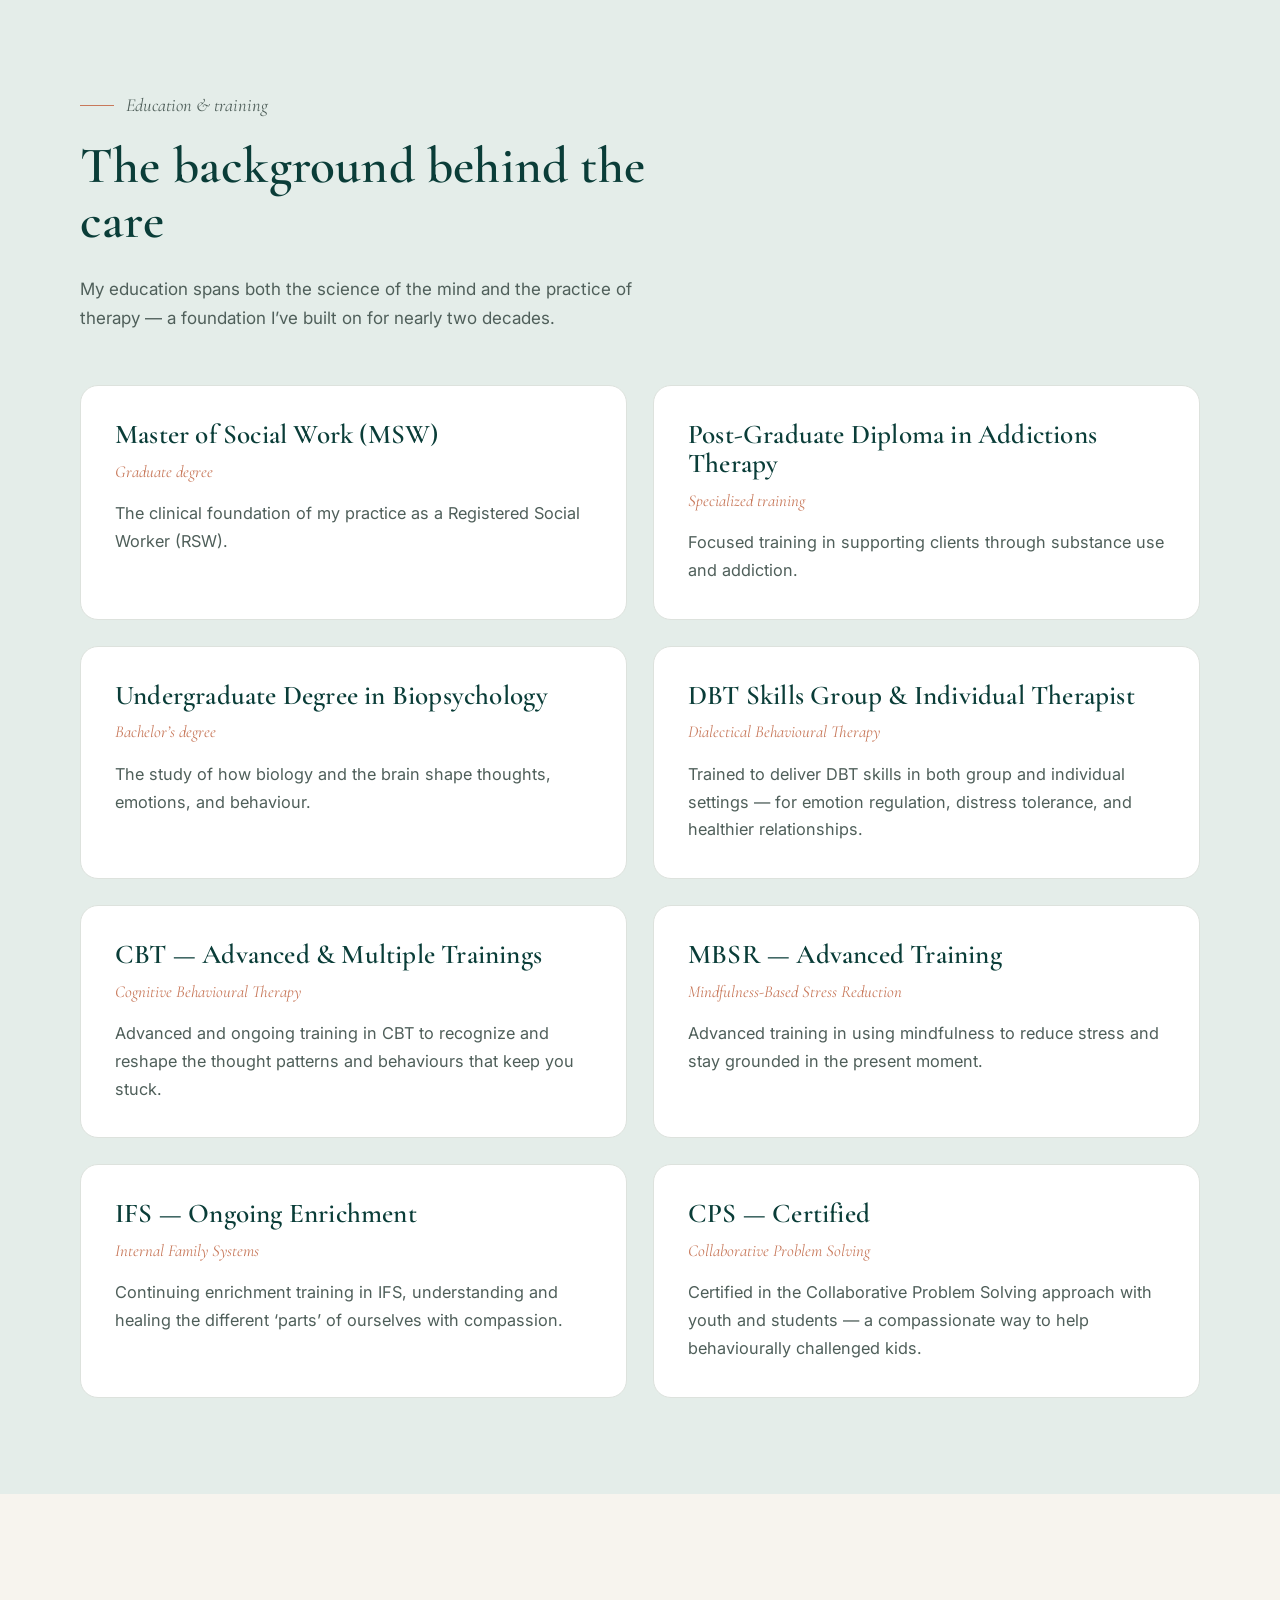
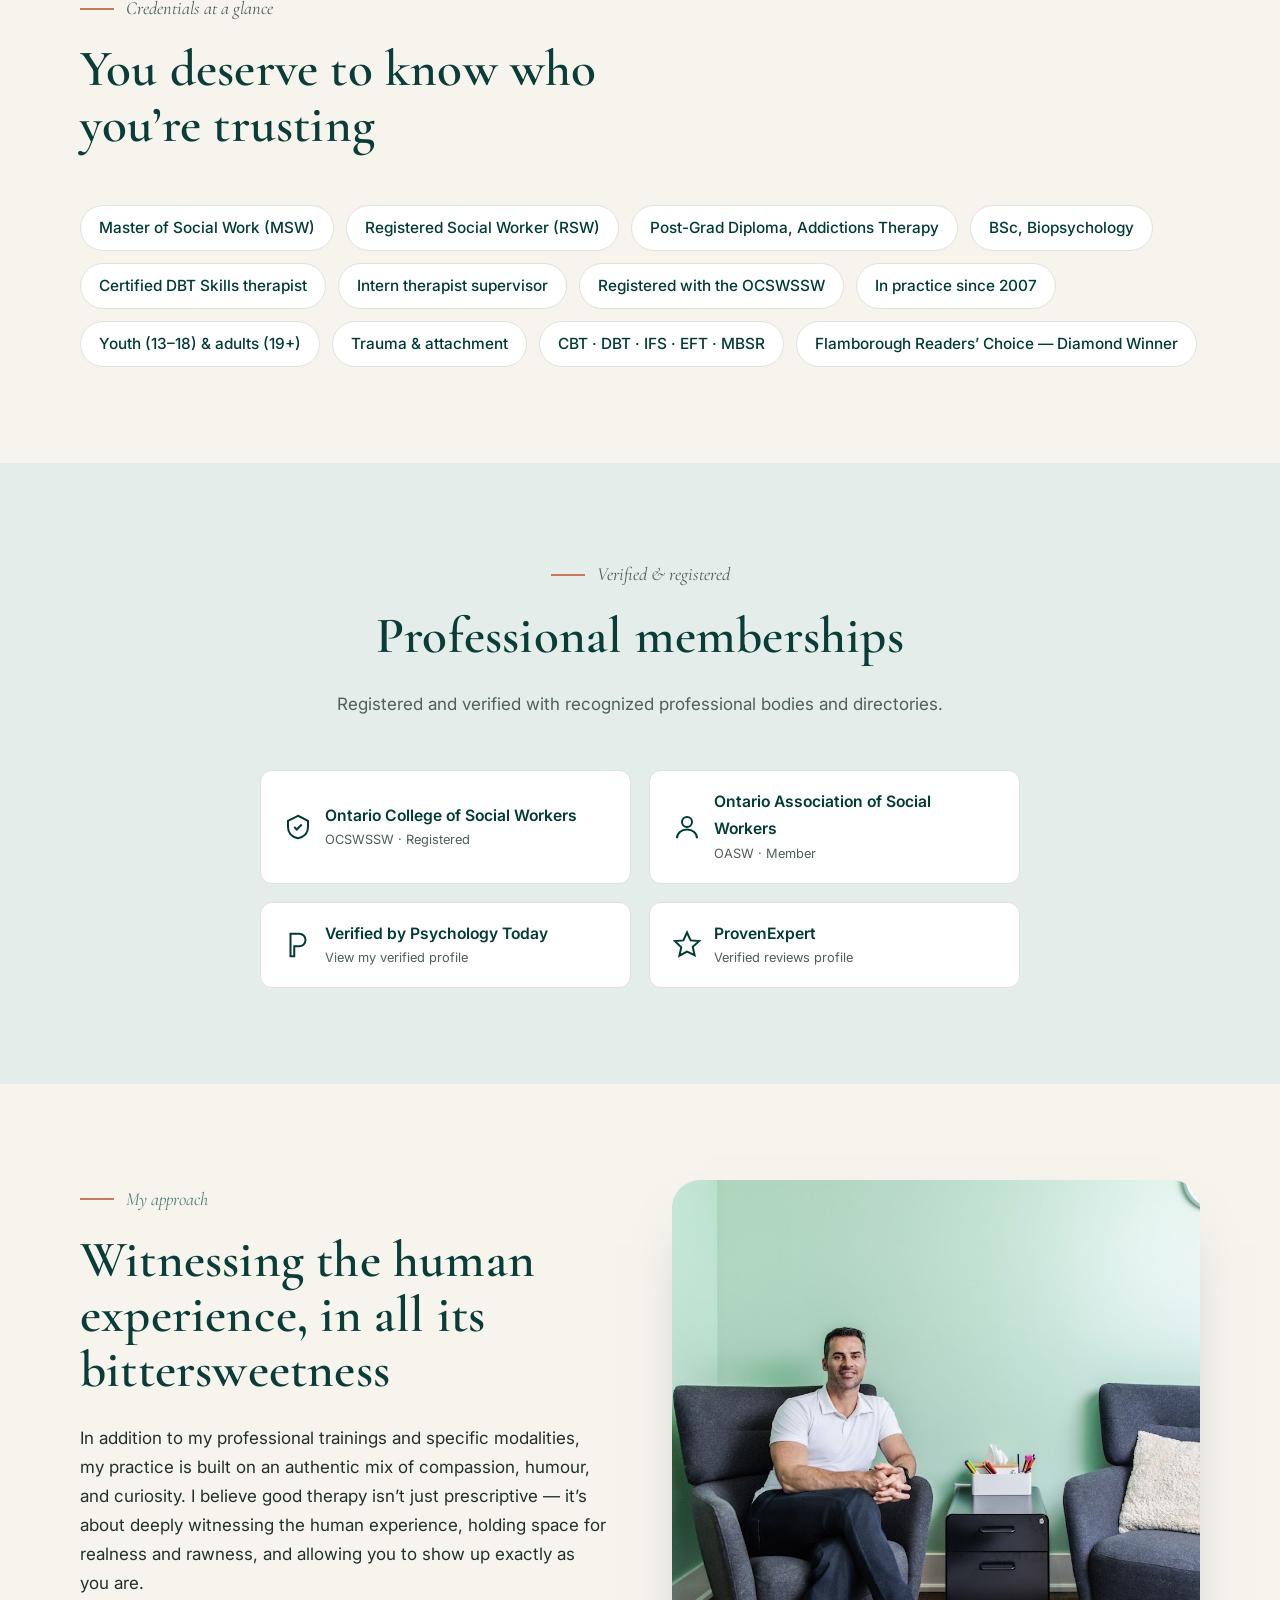
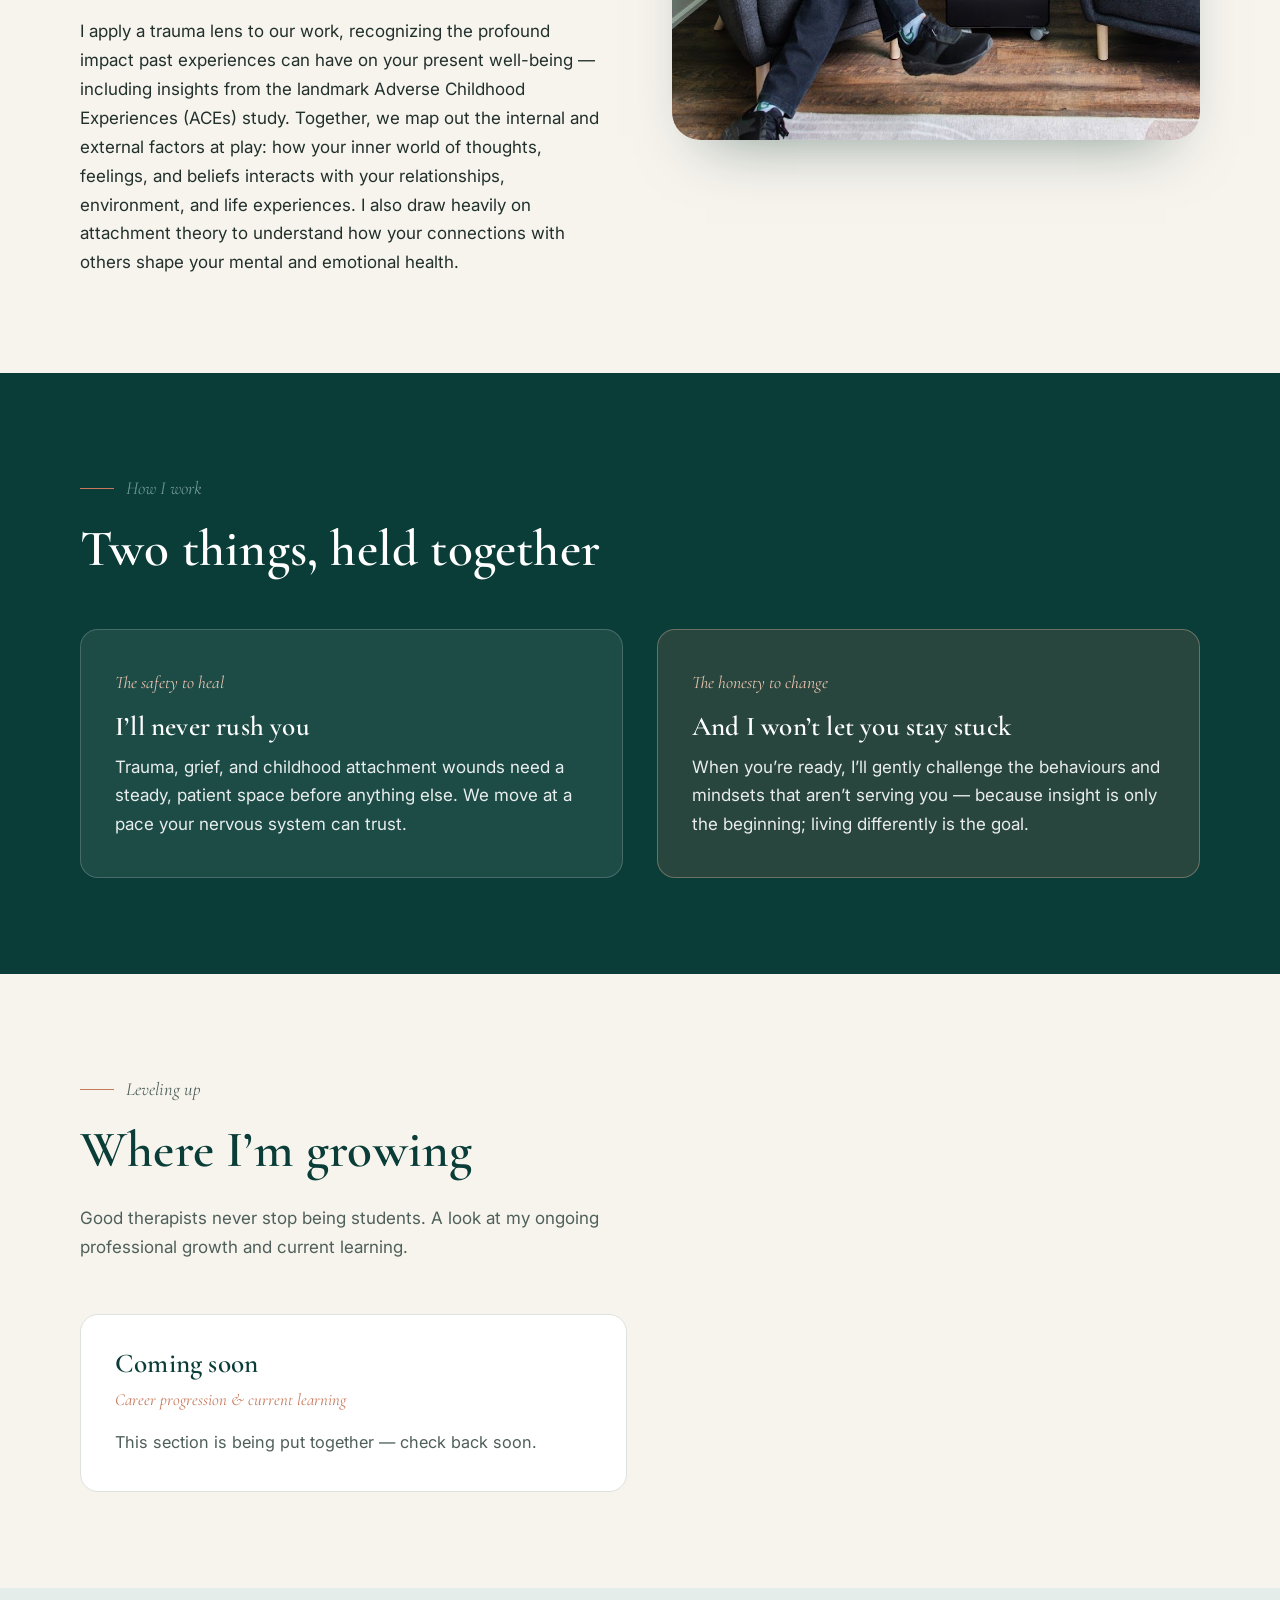
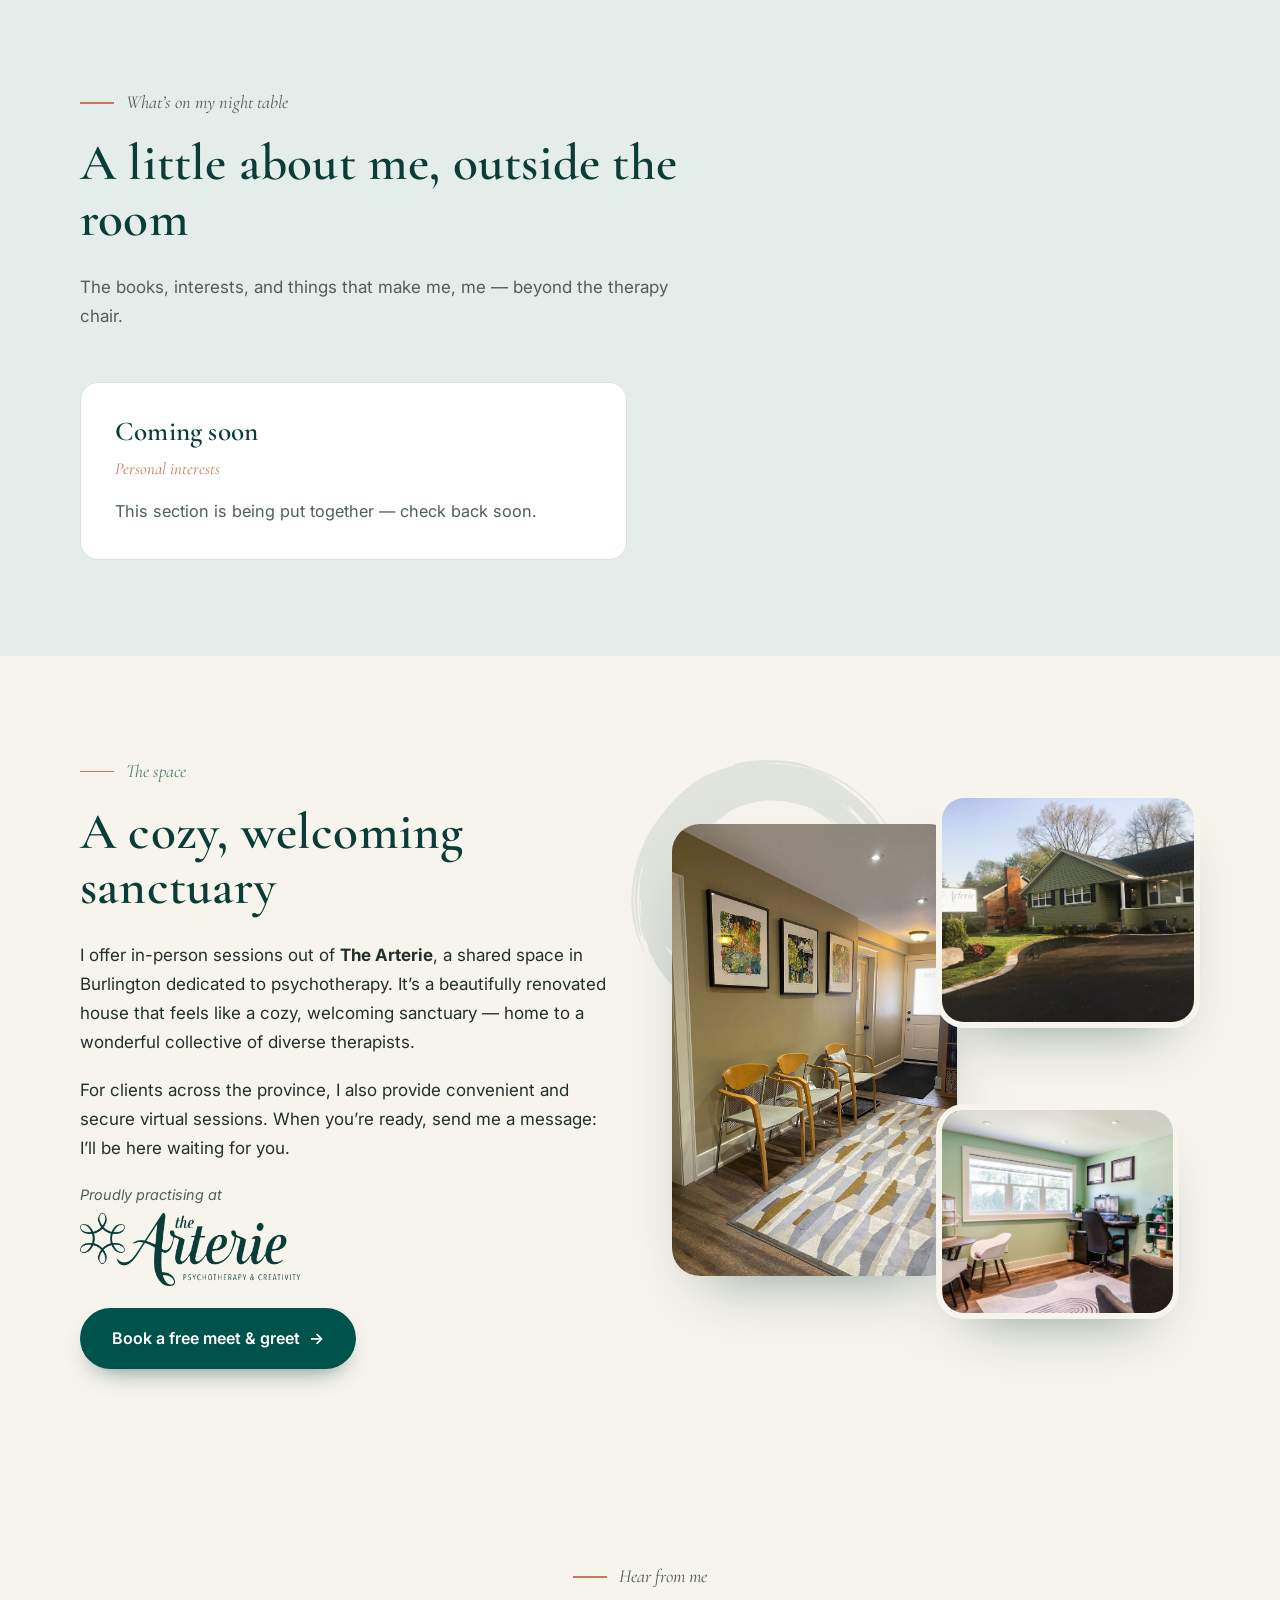
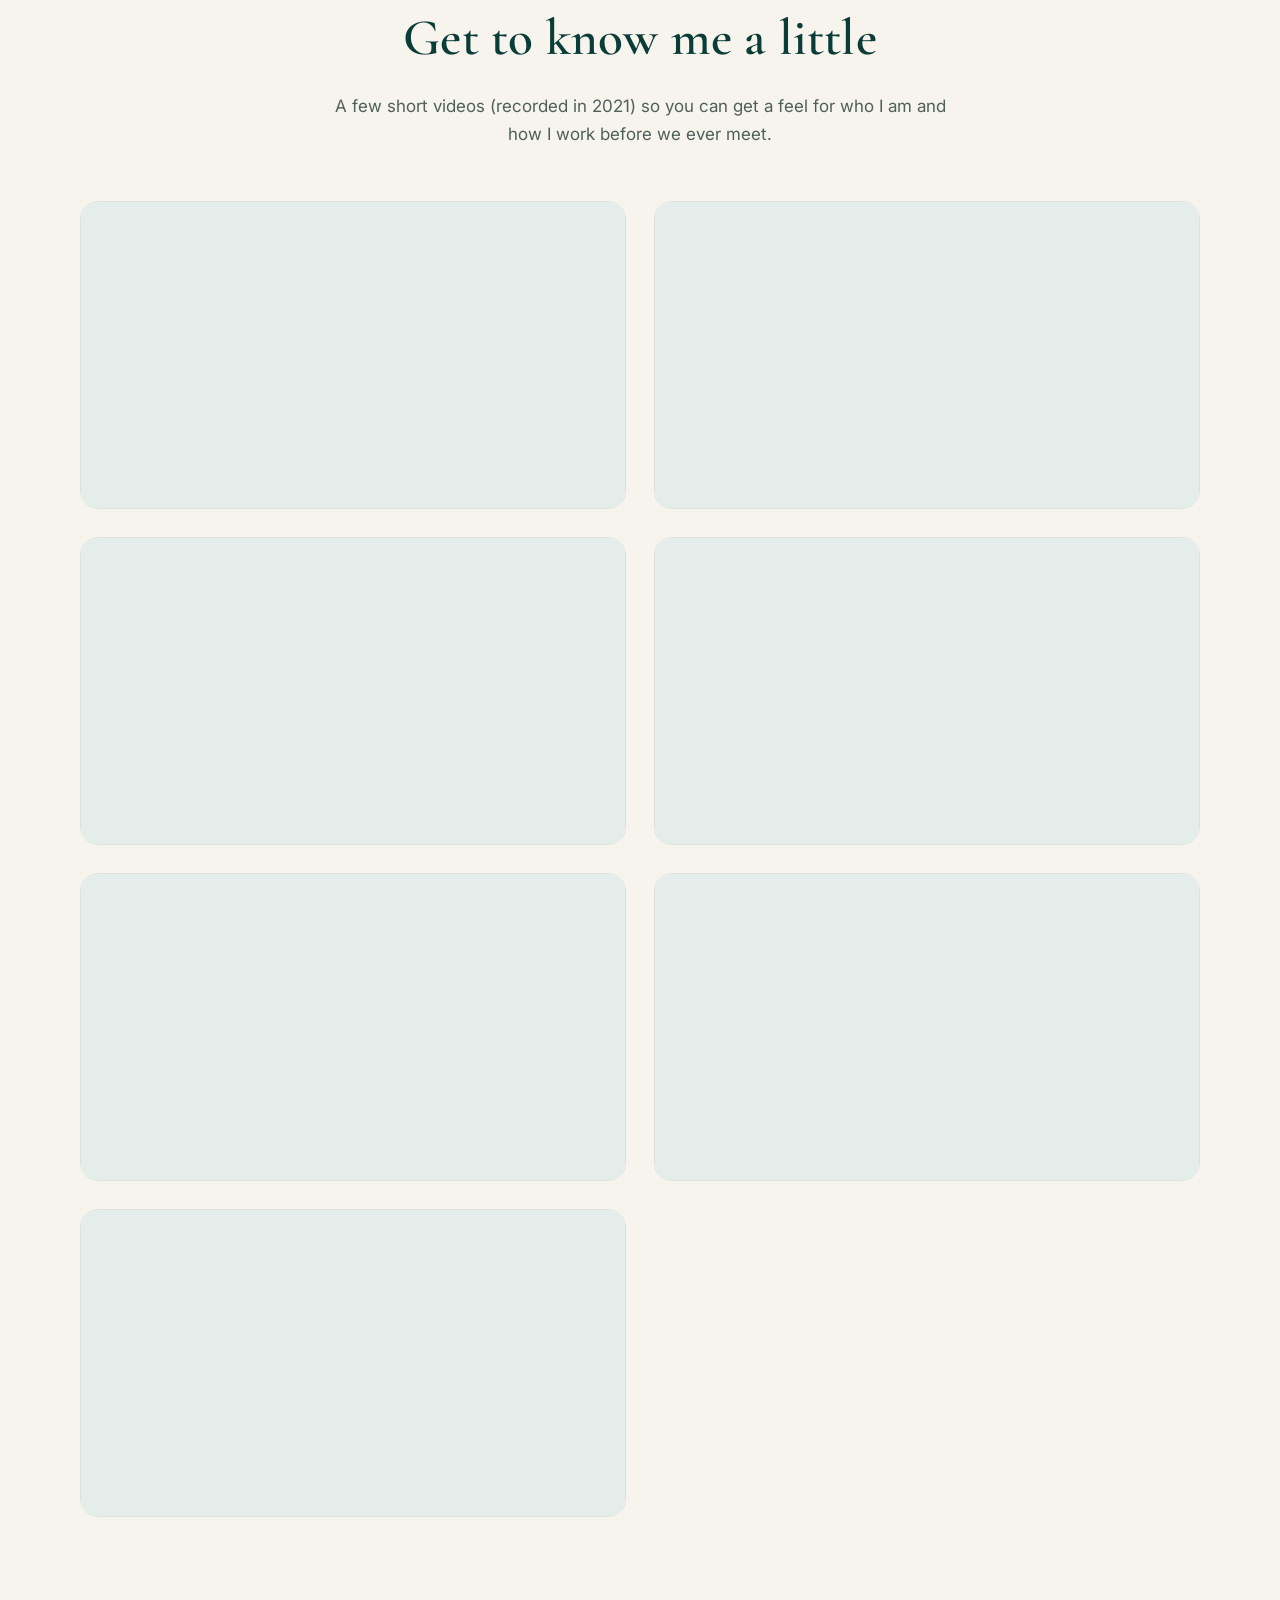
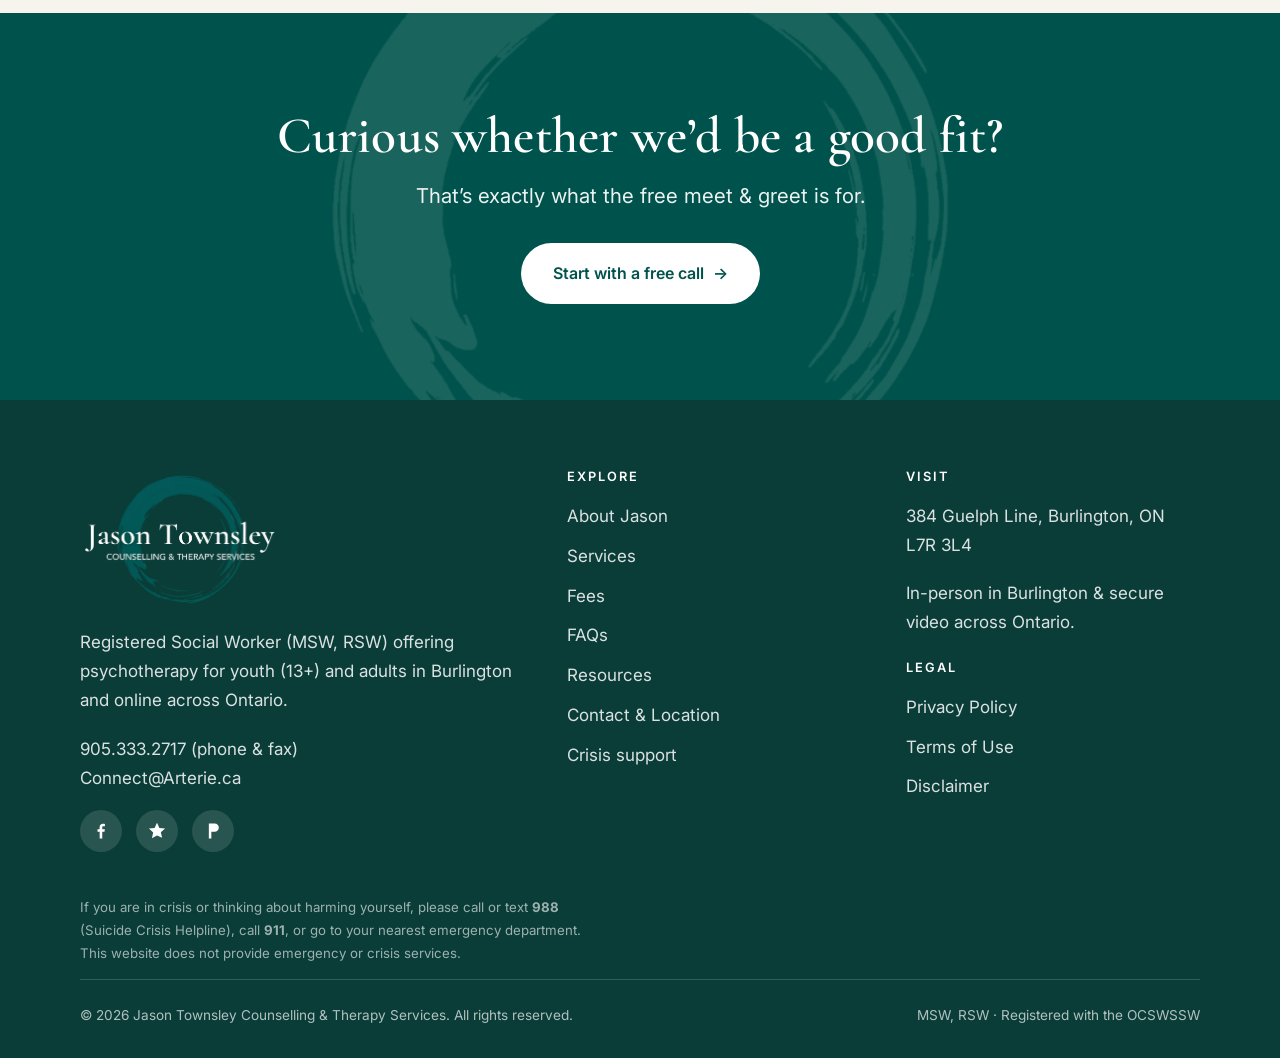
==== commit 12930a80: "Add files via upload" ====
--- a/about.html
+++ b/about.html
@@ -254,9 +254,11 @@
 <section class="section">
   <div class="wrap split rev">
     <div class="split-media reveal">
-      <div class="layered-media">
-        <img class="layer-back" src="assets/img/arterie-waiting.jpg" alt="The welcoming waiting room at The Arterie" width="1125" height="1500">
-        <img class="layer-front" src="assets/img/arterie-exterior.jpg" alt="The exterior and curb view of The Arterie, 384 Guelph Line, Burlington" width="1500" height="1125">
+      <div class="collage">
+        <img class="collage-enso" src="assets/img/enso-real-sage.png" alt="" aria-hidden="true">
+        <img class="collage-tall" src="assets/img/arterie-waiting.jpg" alt="The welcoming waiting room at The Arterie" width="1125" height="1500">
+        <img class="collage-top" src="assets/img/arterie-sign.jpg" alt="The Arterie exterior with the practice sign, 384 Guelph Line, Burlington" width="1280" height="960">
+        <img class="collage-bottom" src="assets/img/child-room.jpg" alt="A warm, welcoming therapy room at The Arterie" width="1455" height="969">
       </div>
     </div>
     <div class="split-body reveal">
--- a/assets/style.css
+++ b/assets/style.css
@@ -417,10 +417,14 @@
 @media (max-width:860px){.location-grid{grid-template-columns:1fr;gap:32px;}.location-map .map-embed{min-height:300px;}}
 
 /* ---------- Layered media (exterior + interior overlap) ---------- */
-.split-media:has(.layered-media){align-self:stretch;}
-.layered-media{display:grid;grid-template-columns:1fr 1fr;gap:18px;align-items:stretch;height:100%;min-height:520px;}
-.layered-media .layer-back,.layered-media .layer-front{width:100%;height:100%;border-radius:var(--radius-lg);box-shadow:var(--shadow);object-fit:cover;display:block;}
-@media (max-width:560px){.layered-media{gap:12px;min-height:420px;}}
+.split-media:has(.collage){align-self:center;}
+.collage{position:relative;width:100%;aspect-ratio:1/1.02;}
+.collage img{border-radius:var(--radius-lg);box-shadow:var(--shadow);object-fit:cover;position:absolute;}
+.collage .collage-enso{position:absolute;top:-6%;left:-8%;width:52%;height:auto;box-shadow:none;border-radius:0;opacity:.14;z-index:0;}
+.collage .collage-tall{left:0;top:6%;width:54%;height:84%;z-index:2;}
+.collage .collage-top{right:0;top:0;width:50%;height:44%;z-index:3;border:6px solid var(--paper);}
+.collage .collage-bottom{right:4%;bottom:2%;width:46%;height:40%;z-index:2;border:6px solid var(--paper);}
+@media (max-width:860px){.collage{aspect-ratio:1/0.92;}}
 
 /* Arterie logo: dark version shows as-is (no invert) */
 .section-sage .arterie-logo,.section-forest .arterie-logo{filter:none;opacity:1;}
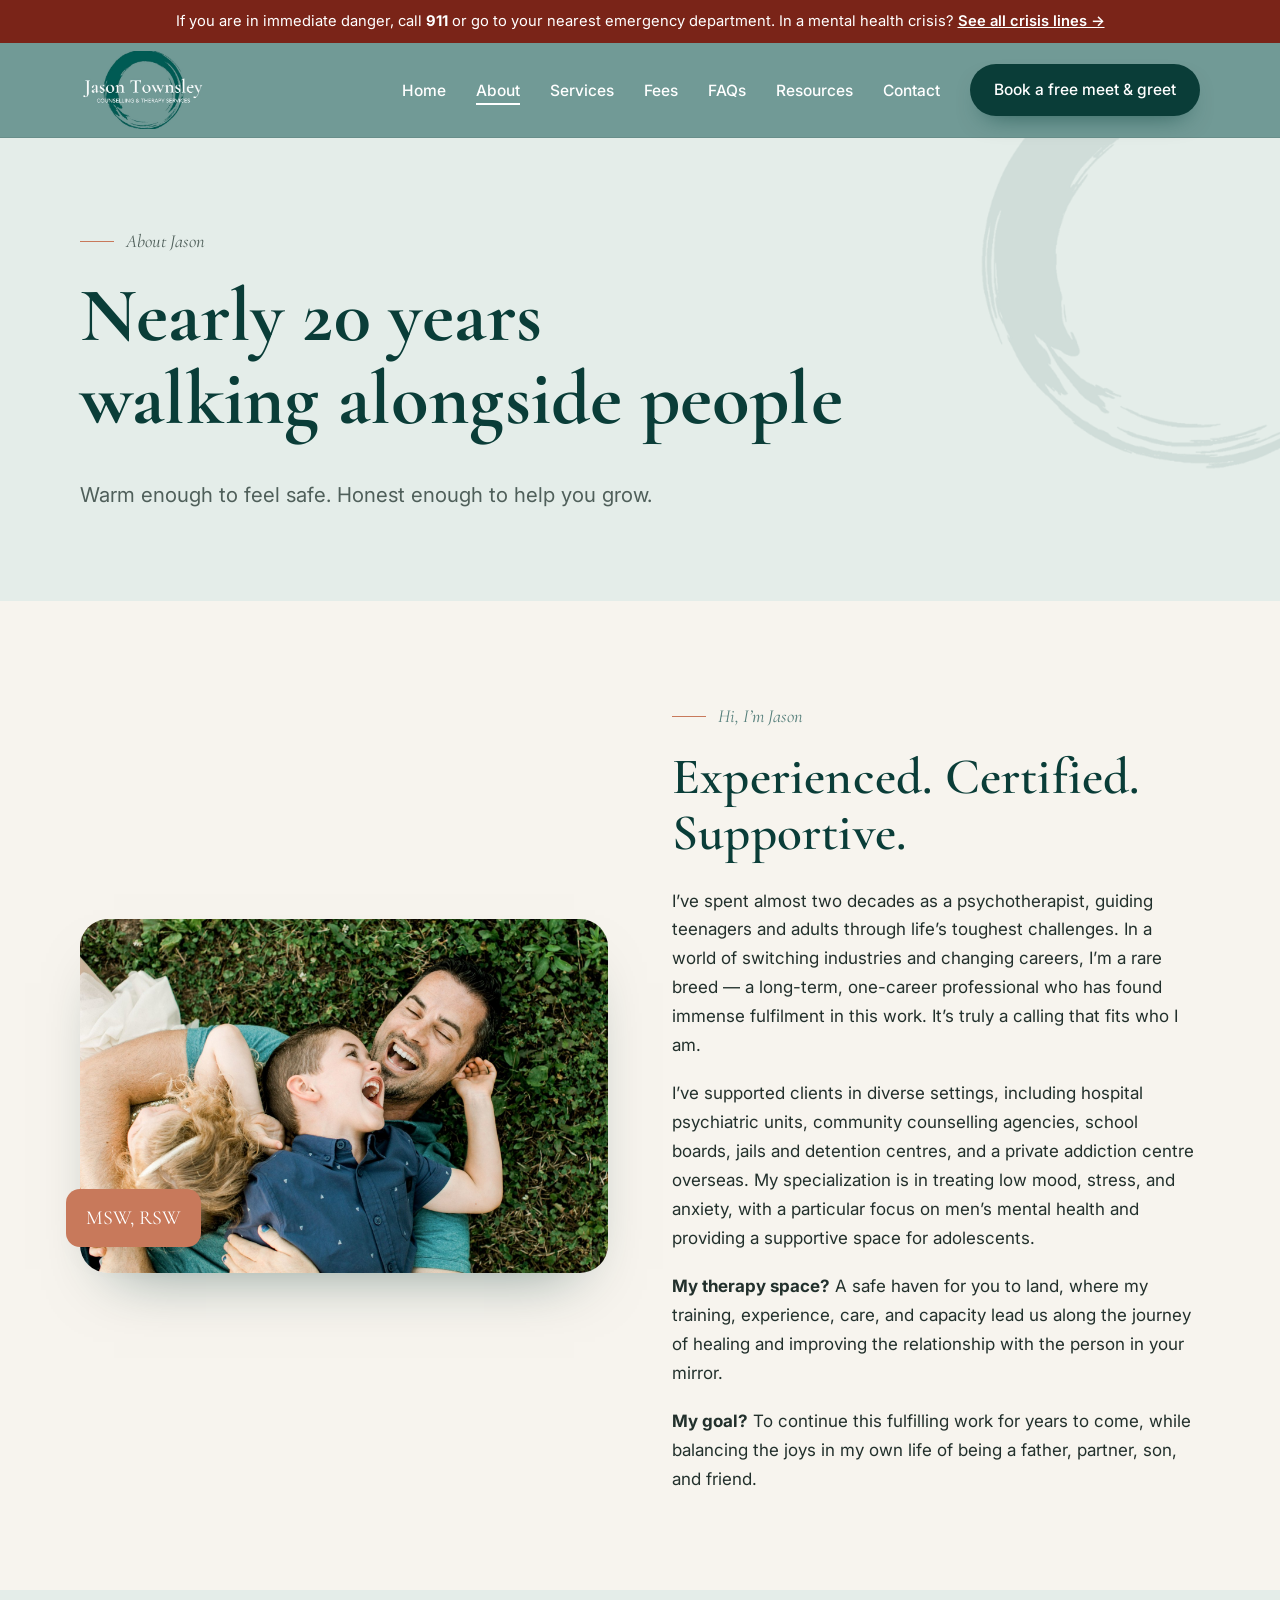
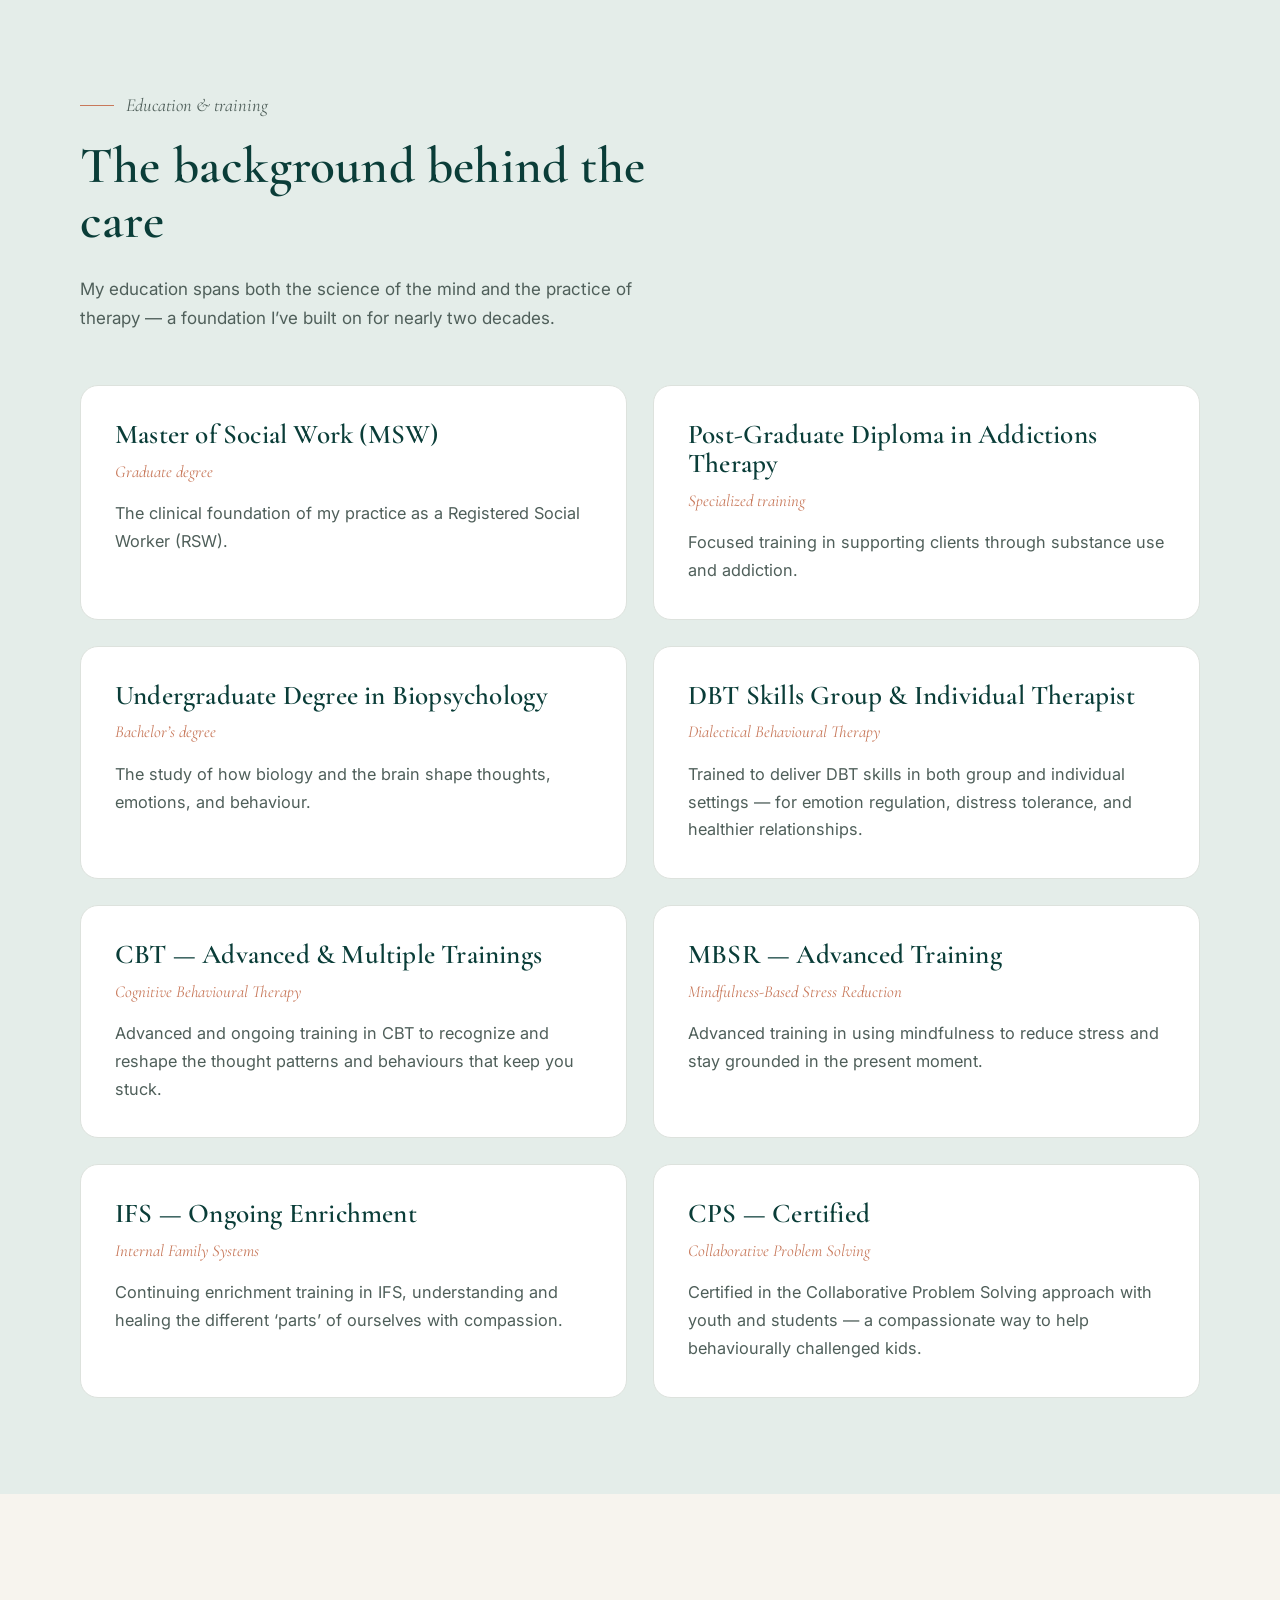
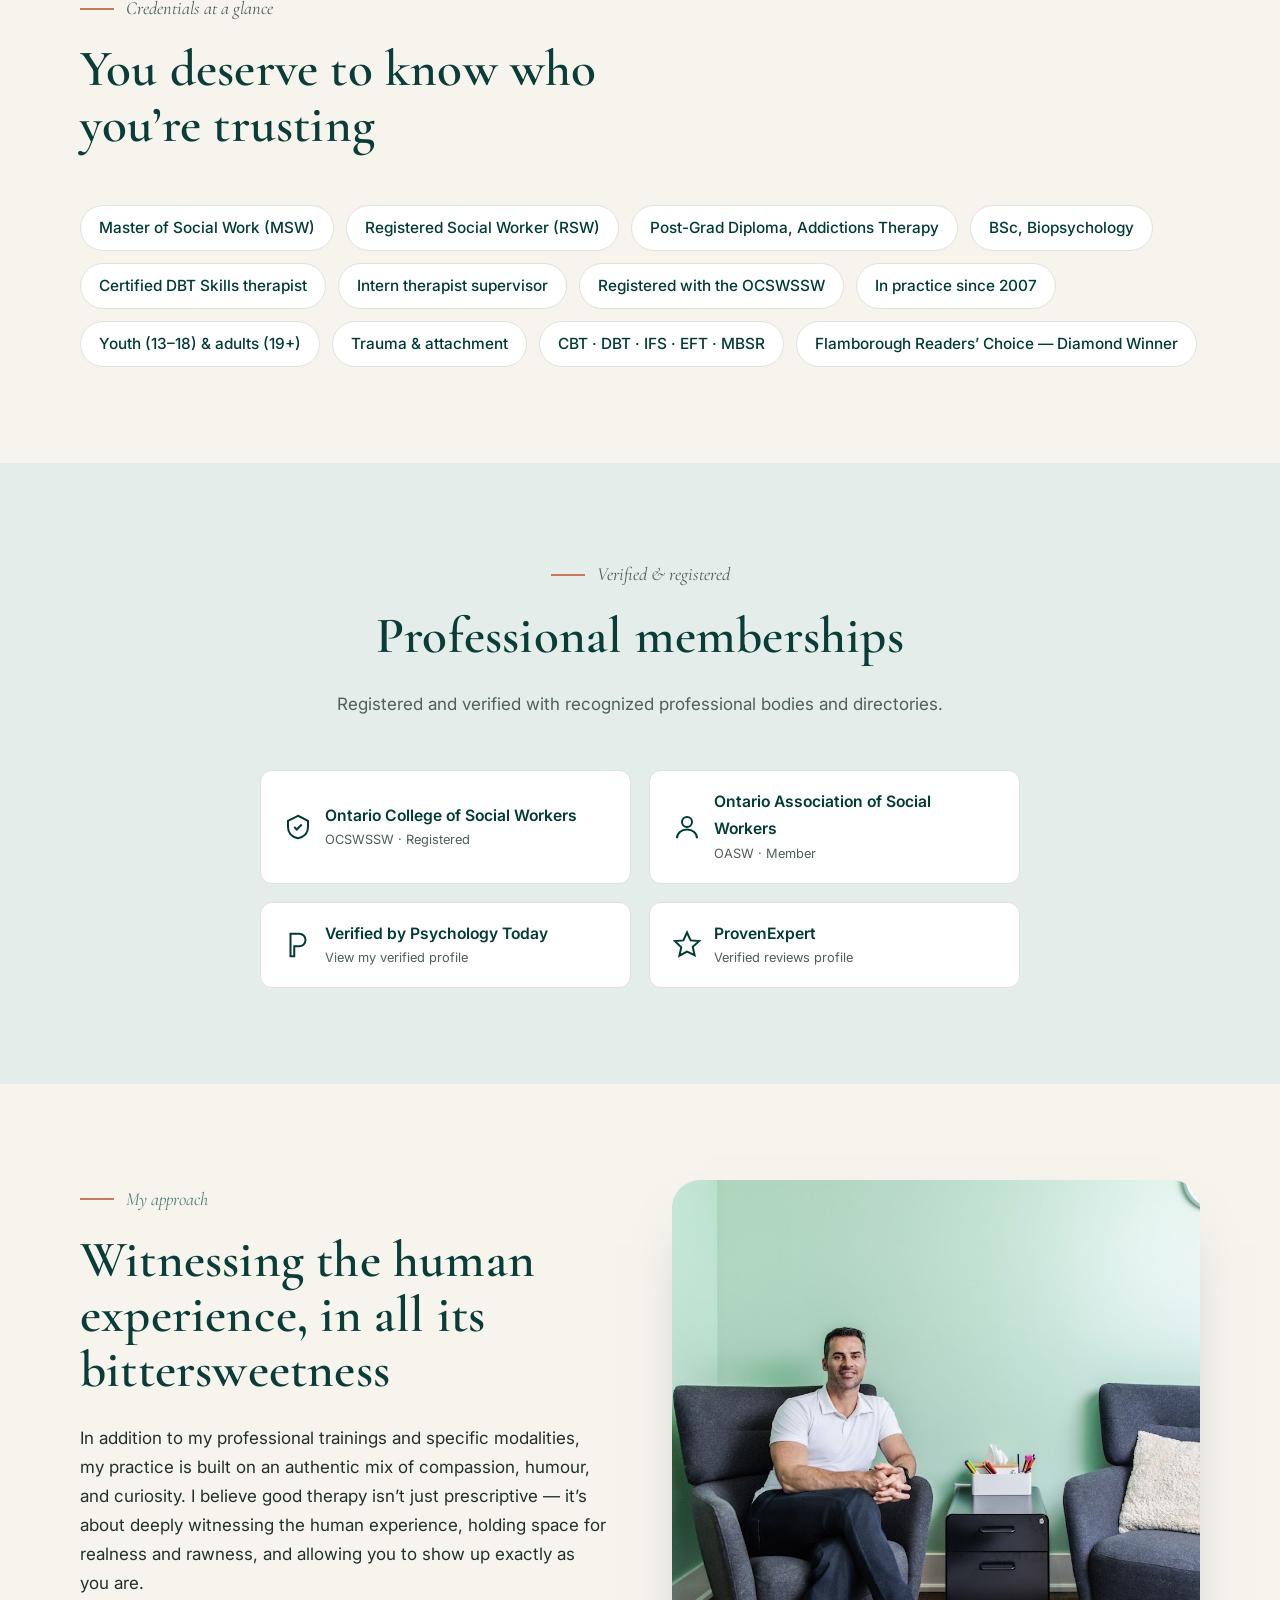
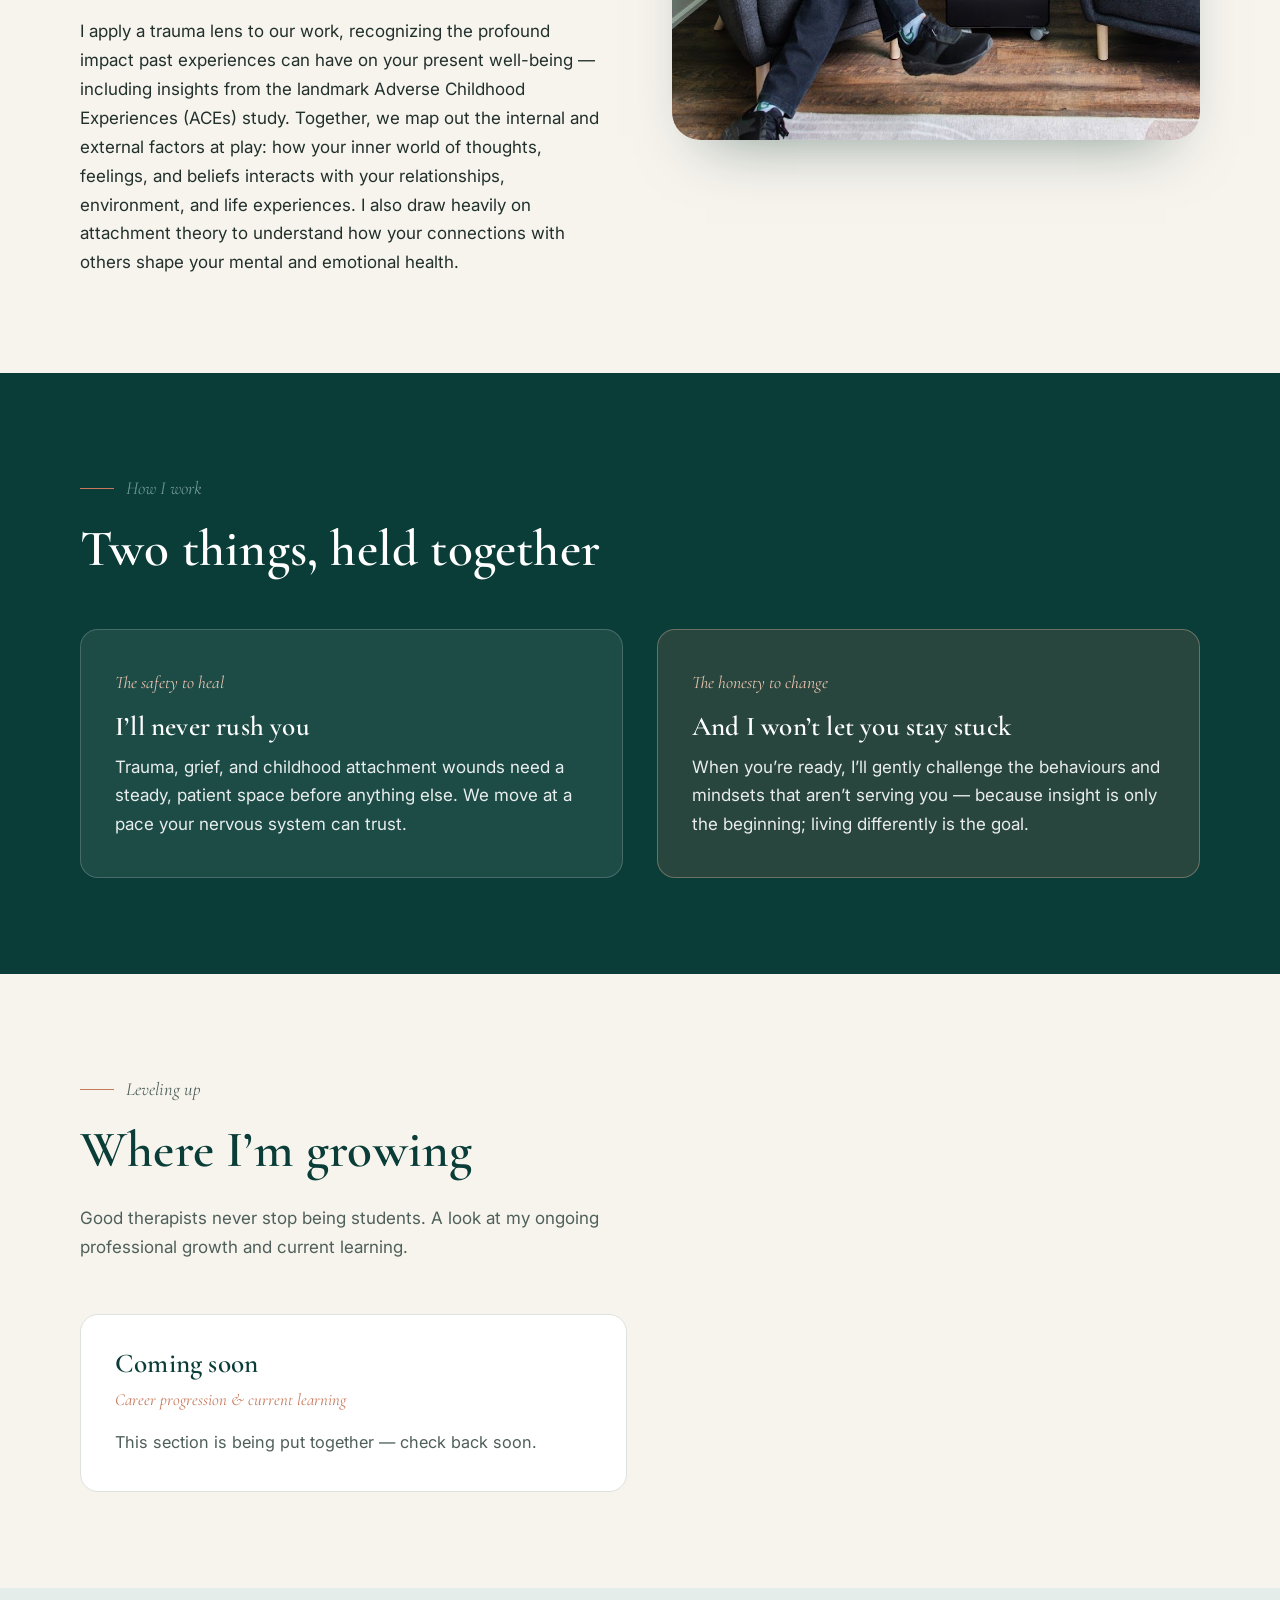
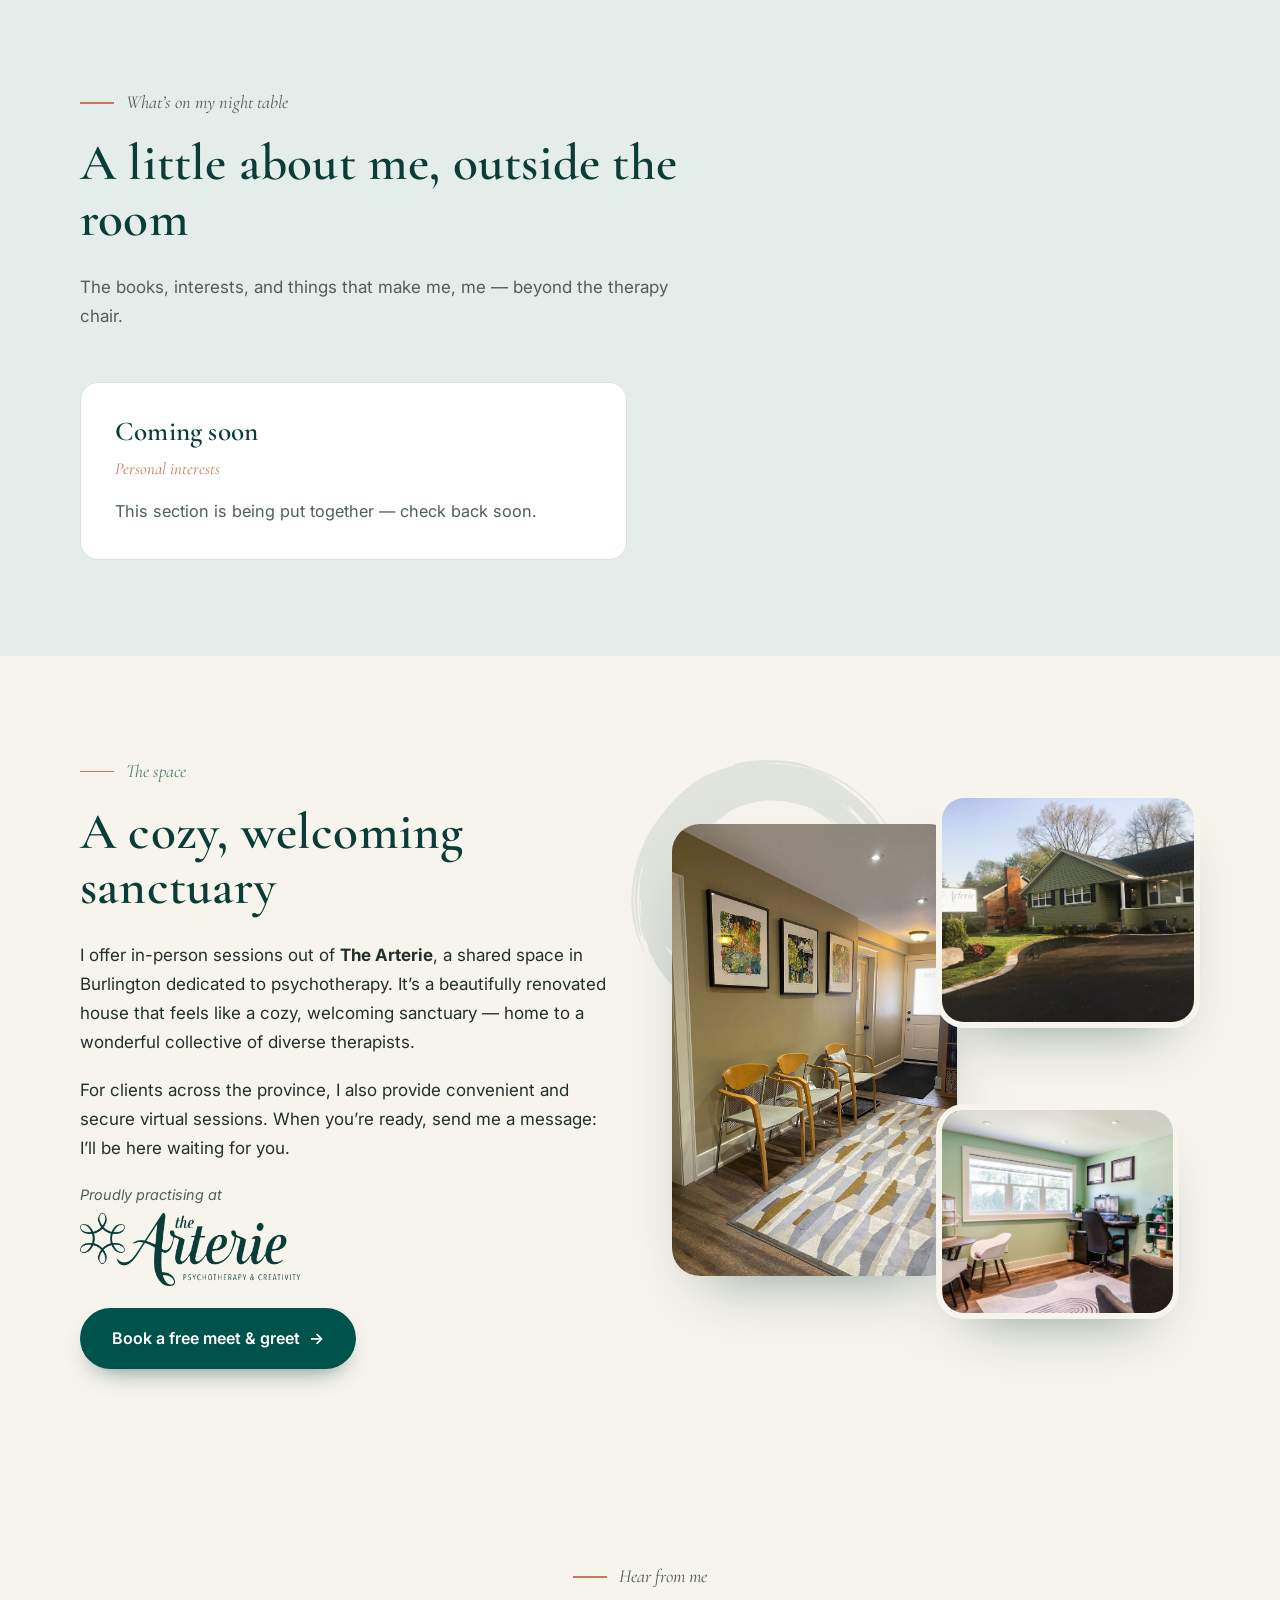
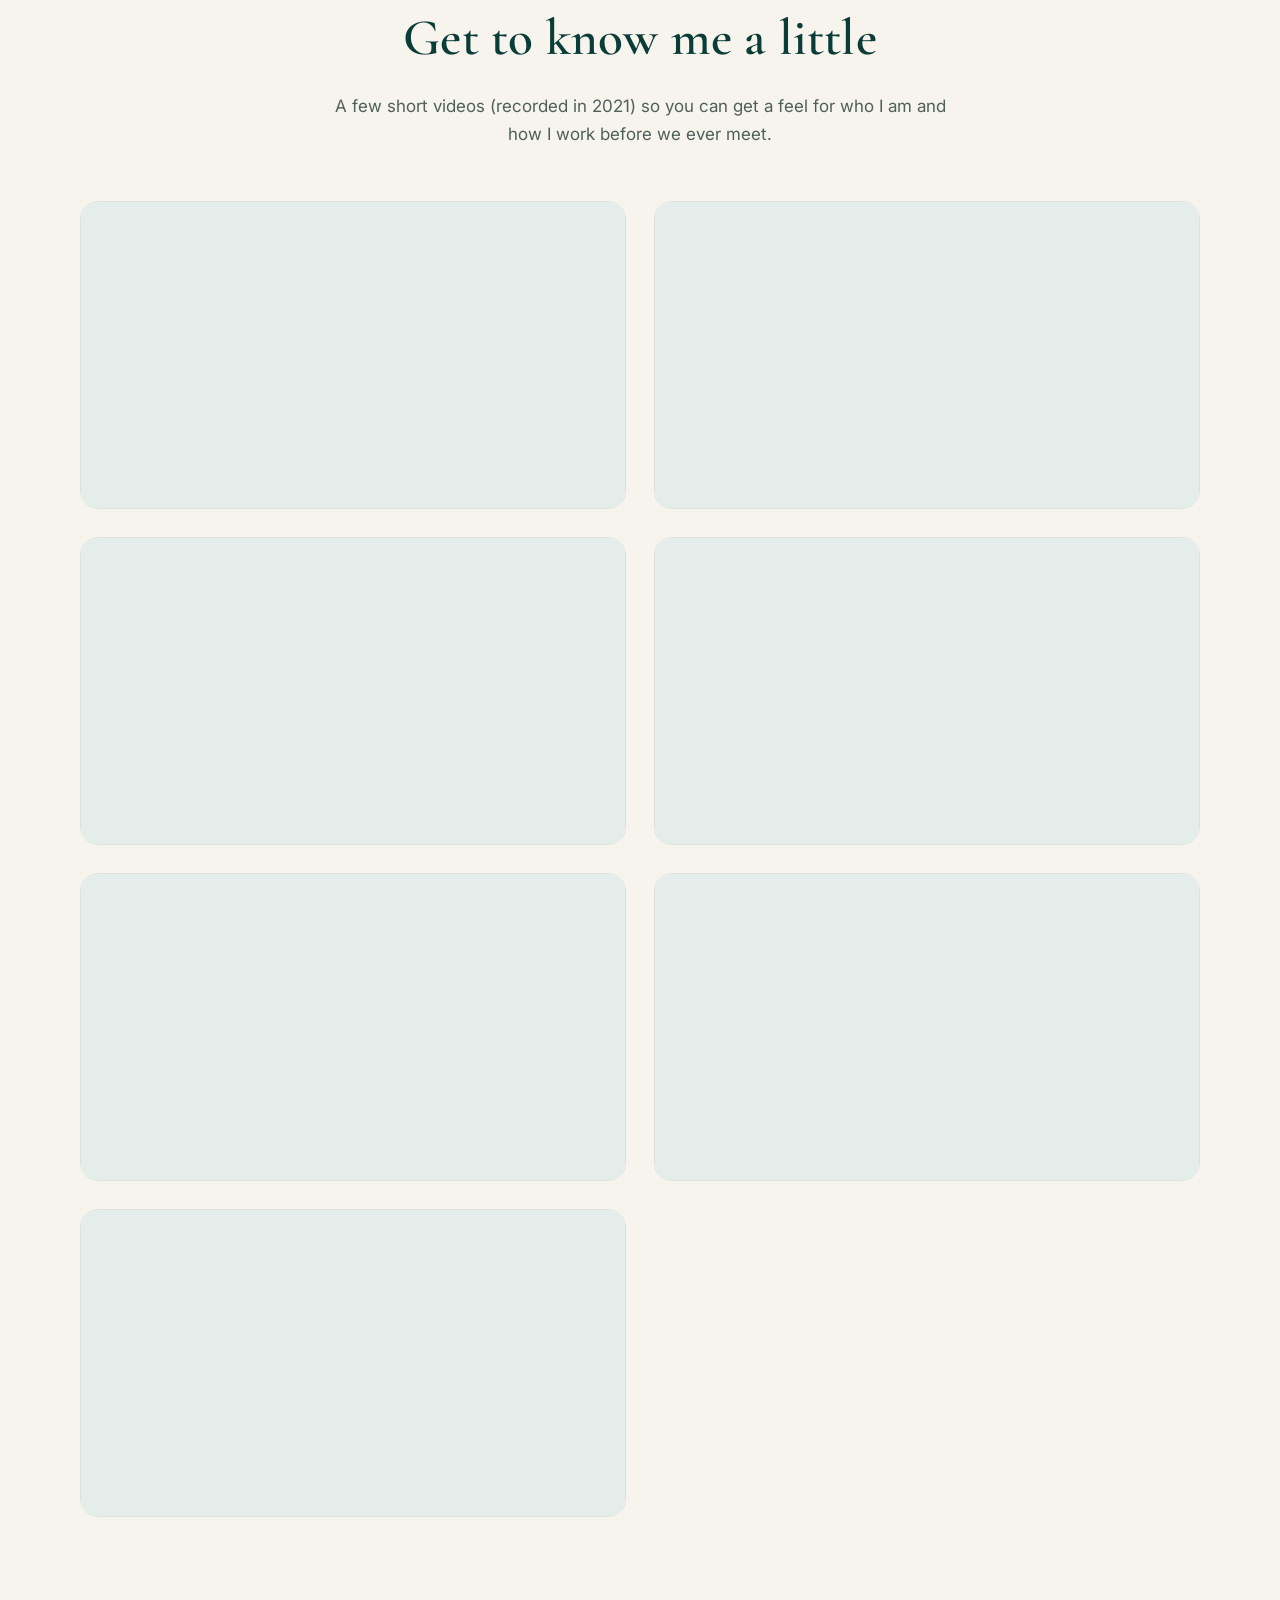
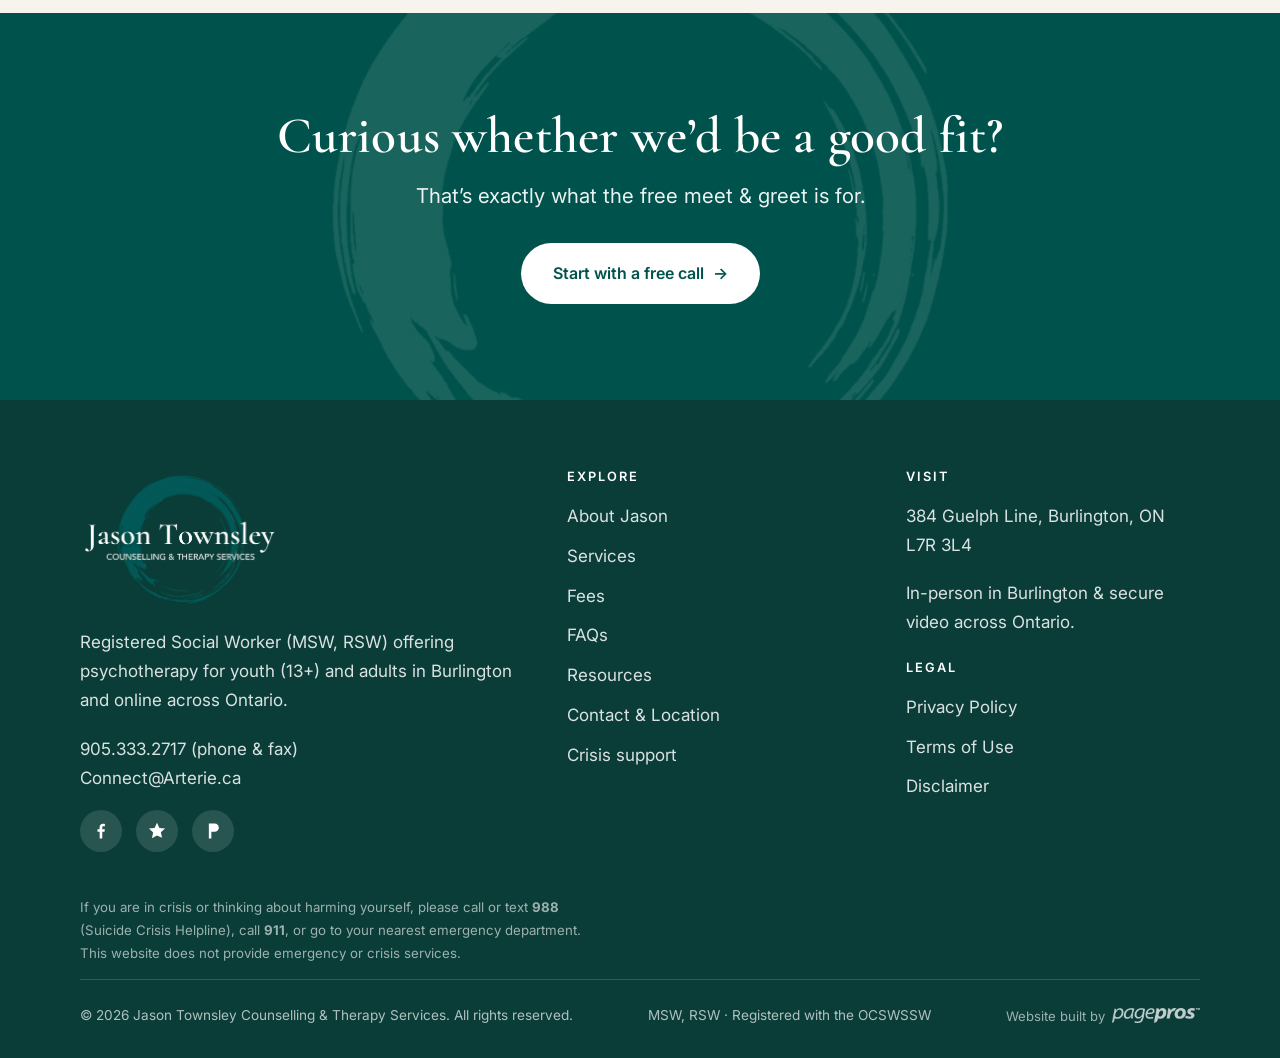
==== commit 17b3490f: "Add files via upload" ====
--- a/about.html
+++ b/about.html
@@ -351,6 +351,7 @@
   <div class="footer-bottom">
     <span>&copy; 2026 Jason Townsley Counselling &amp; Therapy Services. All rights reserved.</span>
     <span>MSW, RSW &middot; Registered with the <a href="https://www.ocswssw.org/" target="_blank" rel="noopener">OCSWSSW</a></span>
+    <span class="built-by">Website built by <a href="https://pagepros.io" target="_blank" rel="noopener" aria-label="PagePros - pagepros.io"><img src="assets/img/pagepros-logo-white.png" alt="PagePros"></a></span>
   </div>
 </div>
 </footer>
--- a/assets/style.css
+++ b/assets/style.css
@@ -428,3 +428,9 @@
 
 /* Arterie logo: dark version shows as-is (no invert) */
 .section-sage .arterie-logo,.section-forest .arterie-logo{filter:none;opacity:1;}
+
+/* ---------- PagePros footer credit ---------- */
+.built-by{display:inline-flex;align-items:center;gap:7px;font-size:.82rem;color:rgba(255,255,255,.6);white-space:nowrap;}
+.built-by a{display:inline-flex;align-items:center;}
+.built-by img{height:15px;width:auto;opacity:.75;transition:opacity .2s;vertical-align:middle;}
+.built-by a:hover img{opacity:1;}
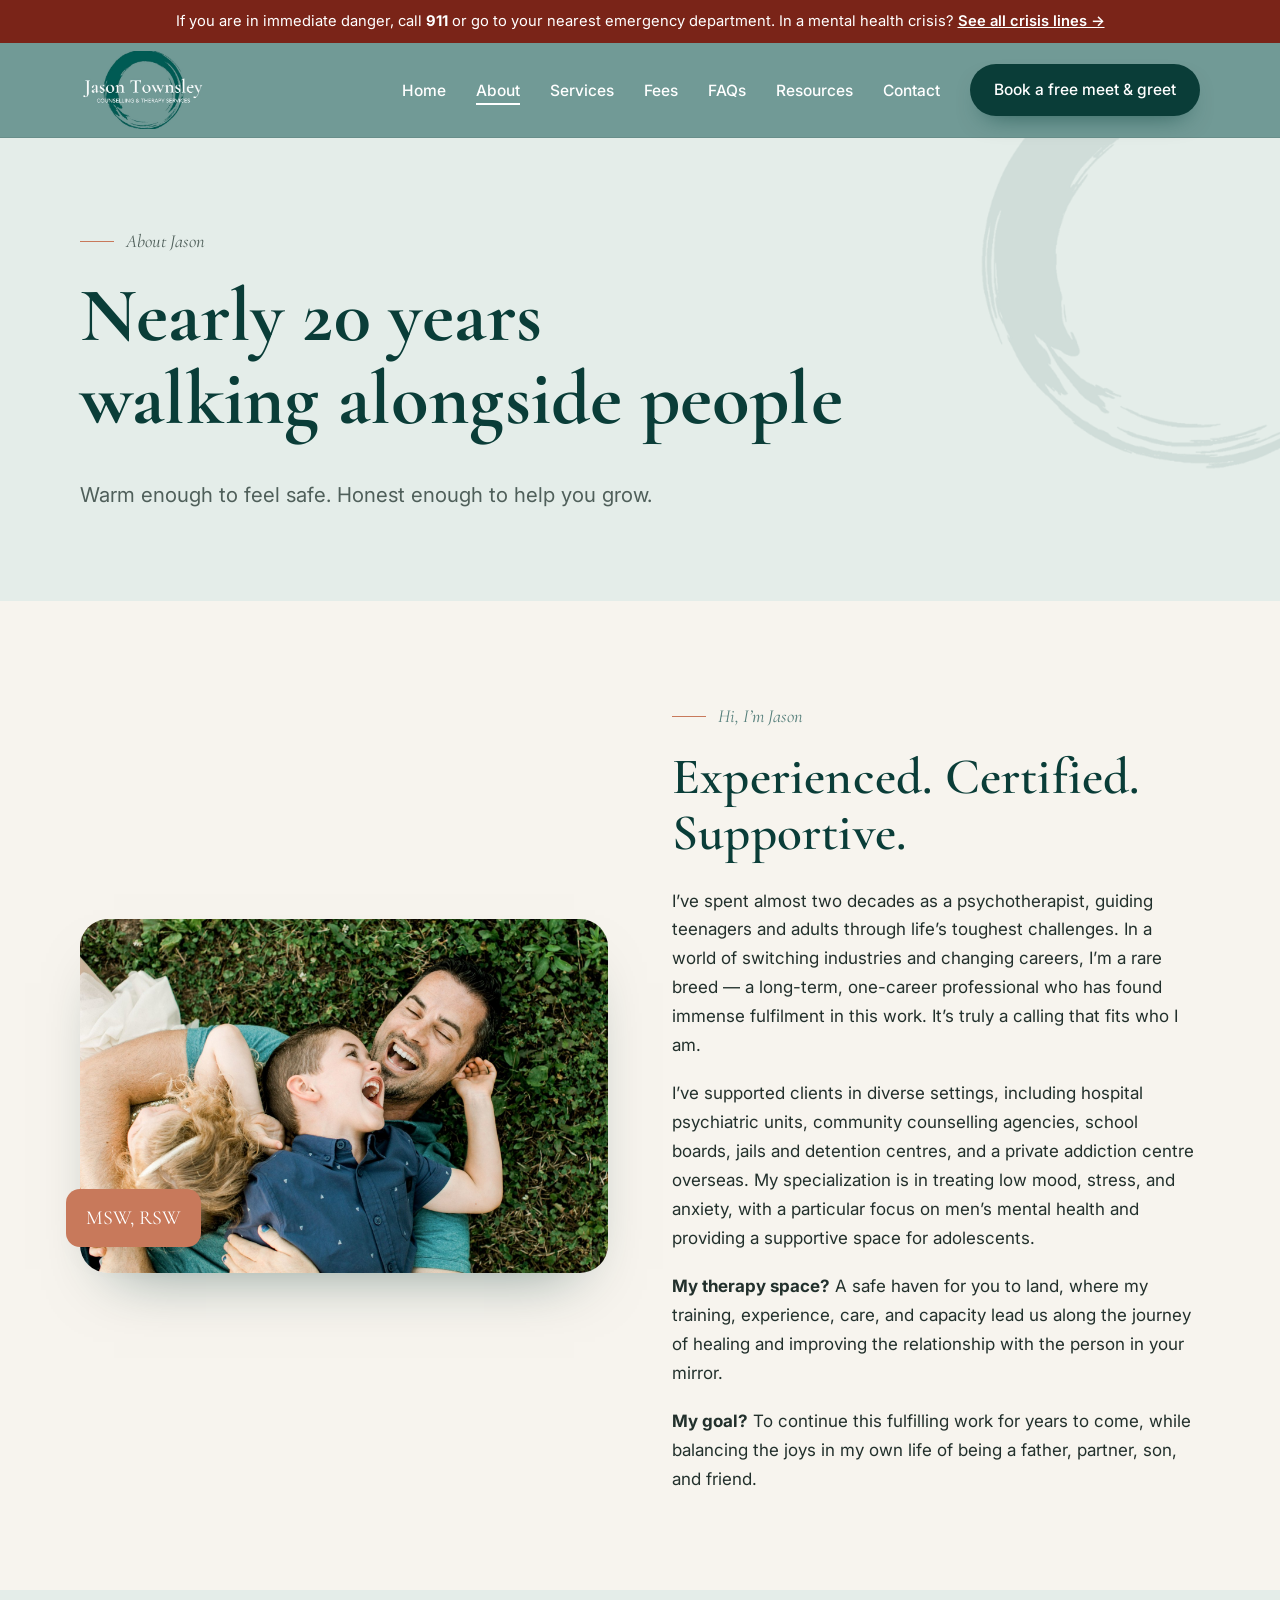
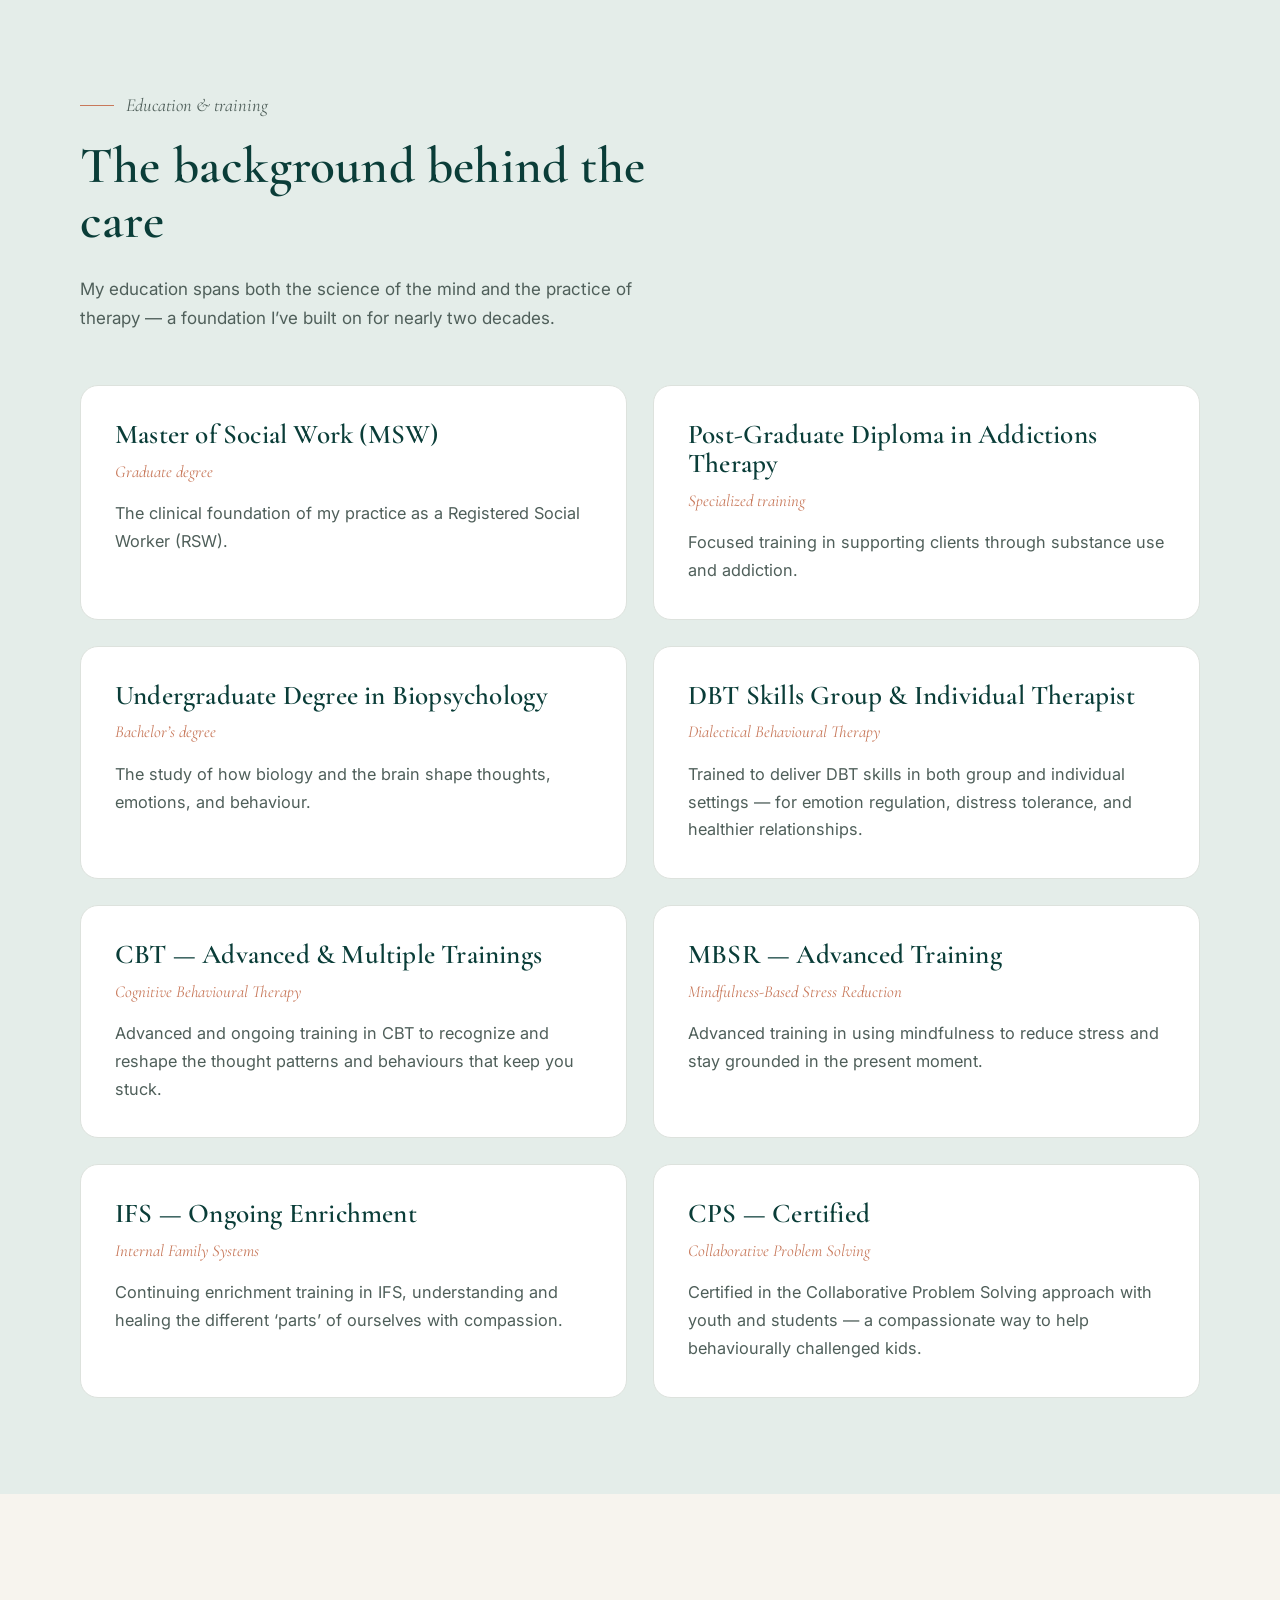
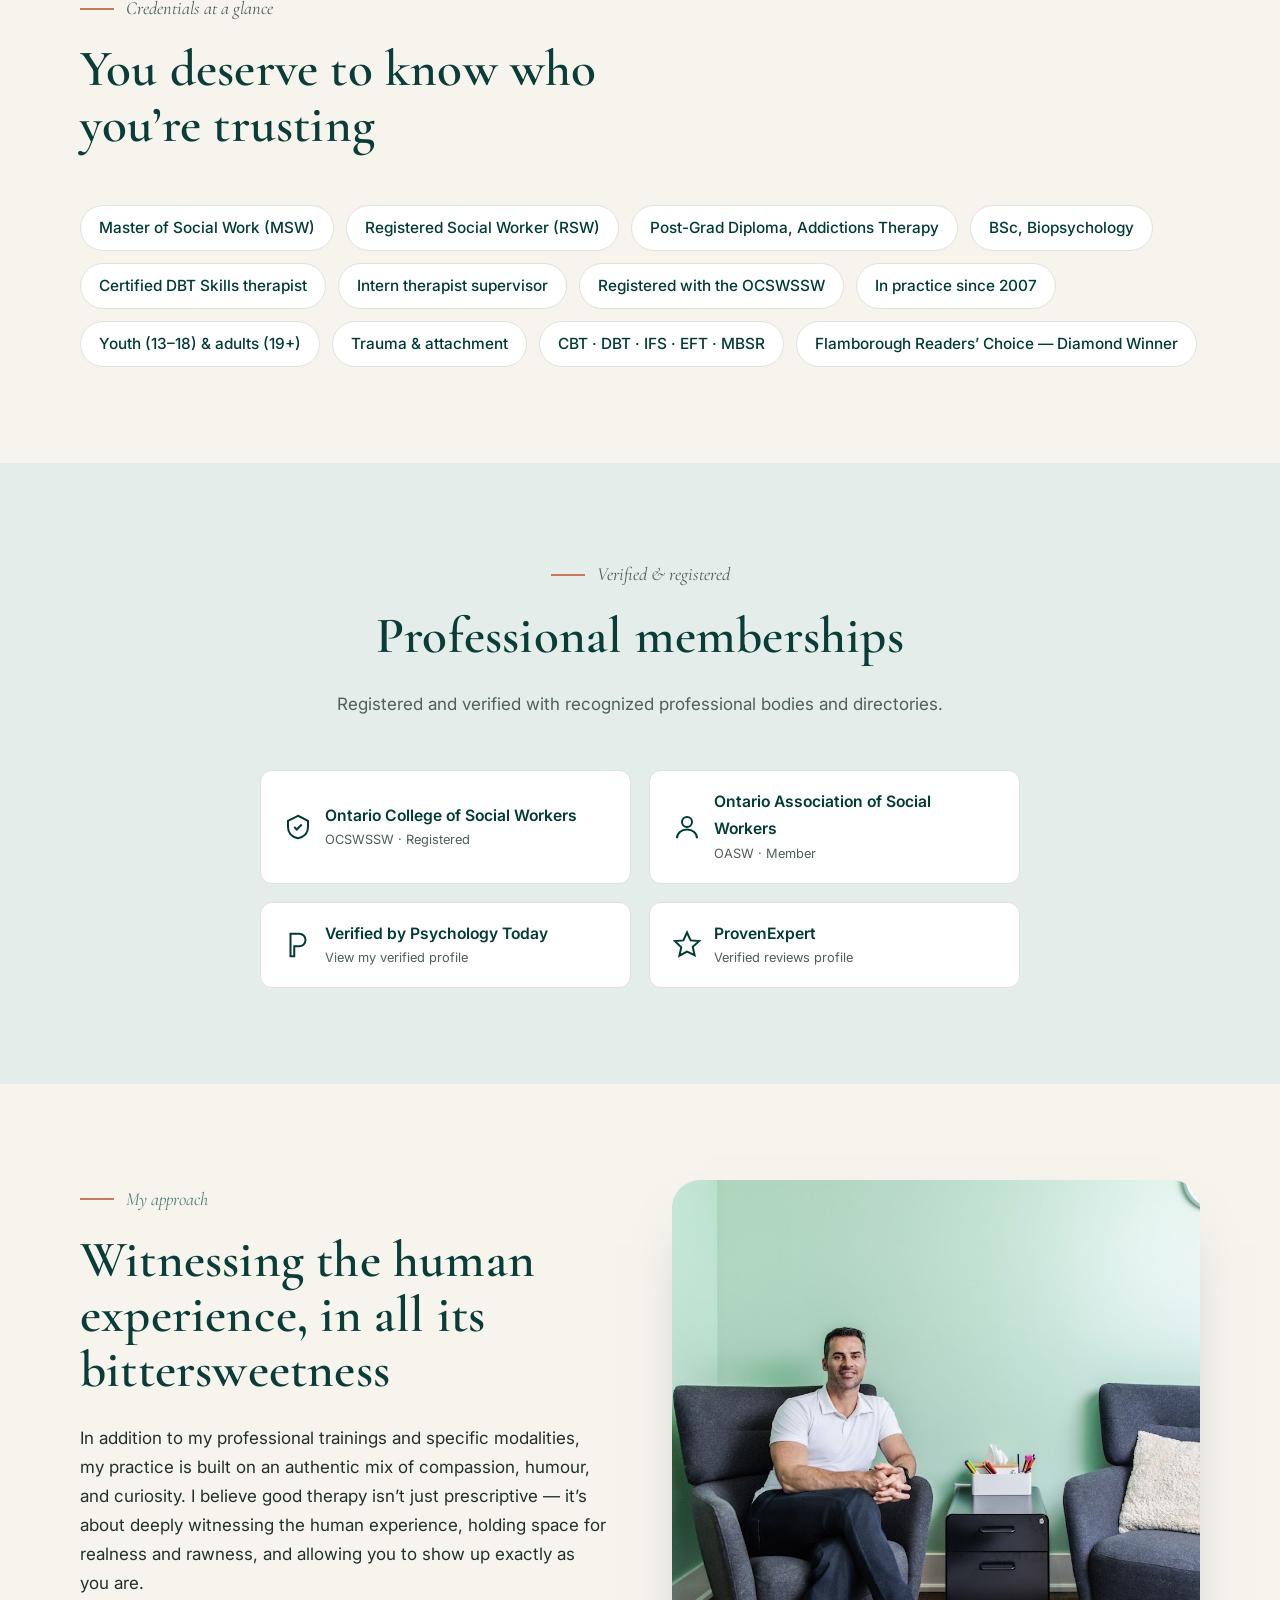
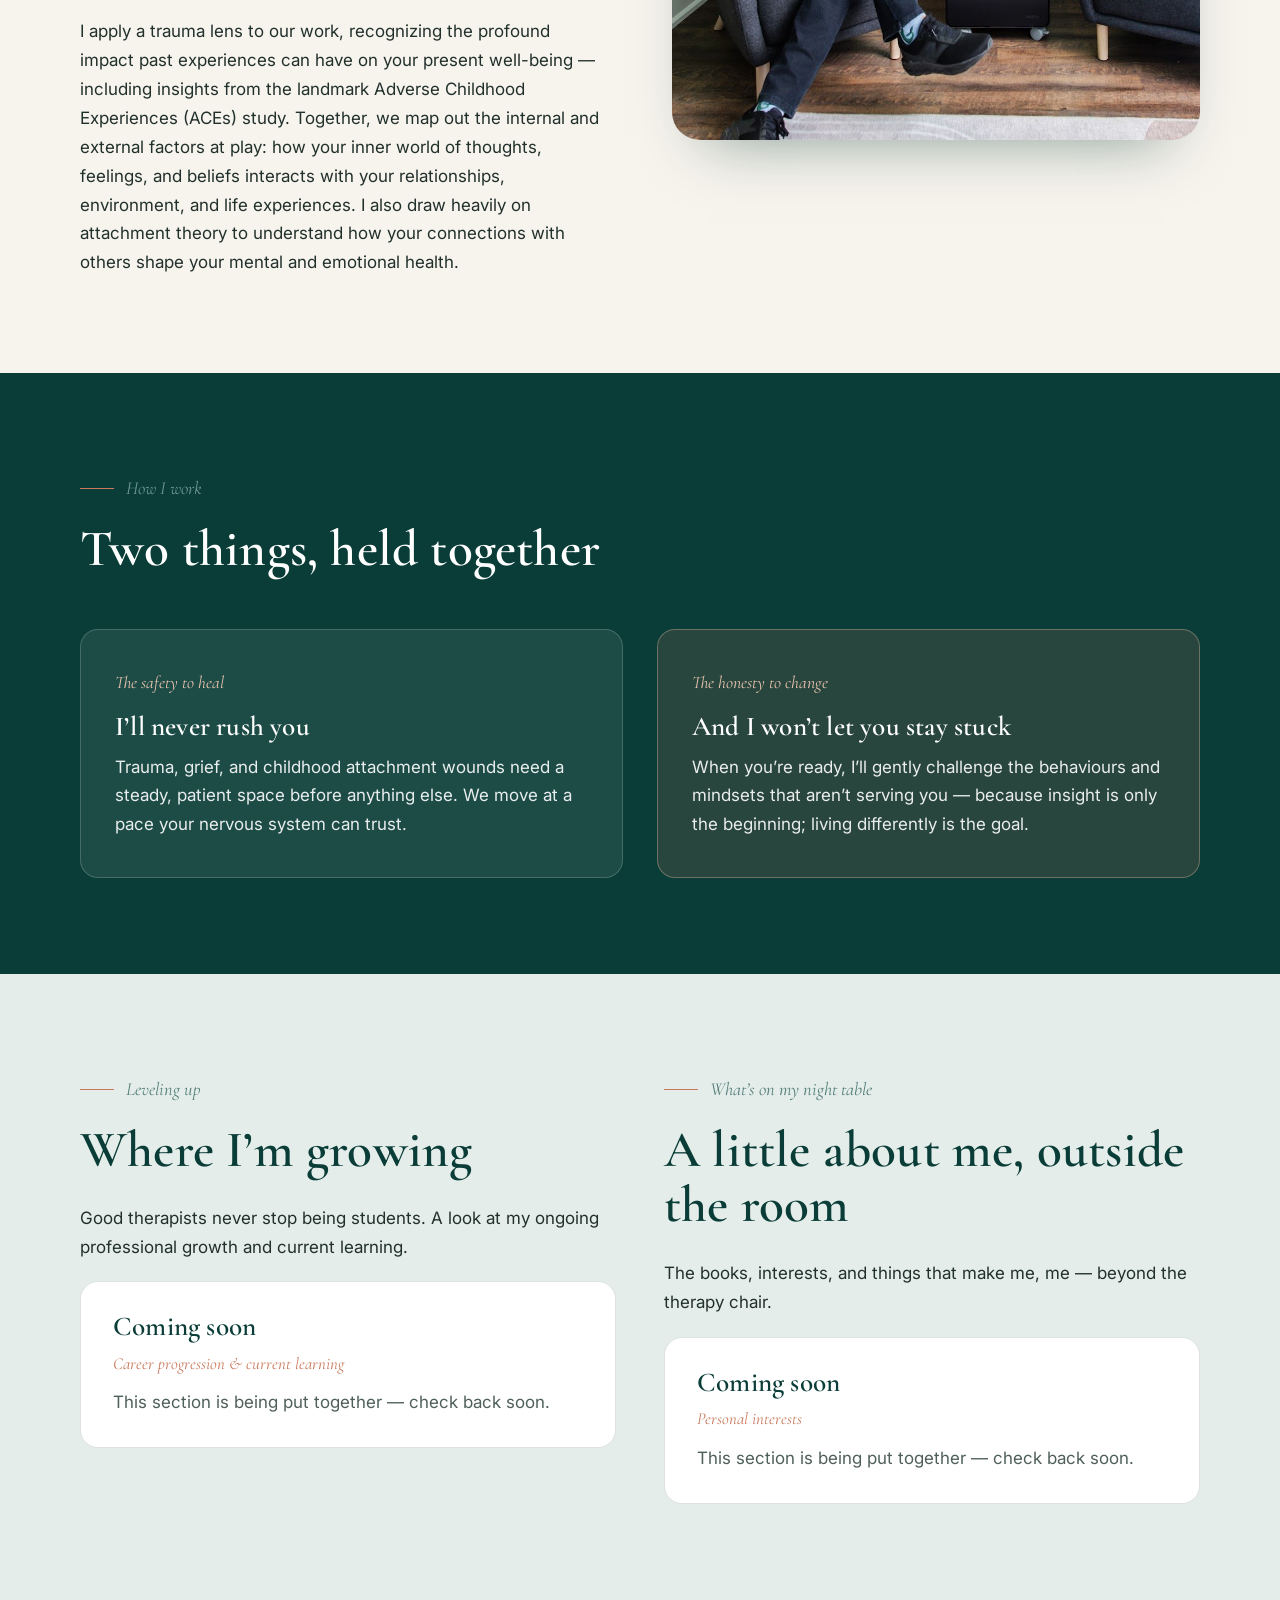
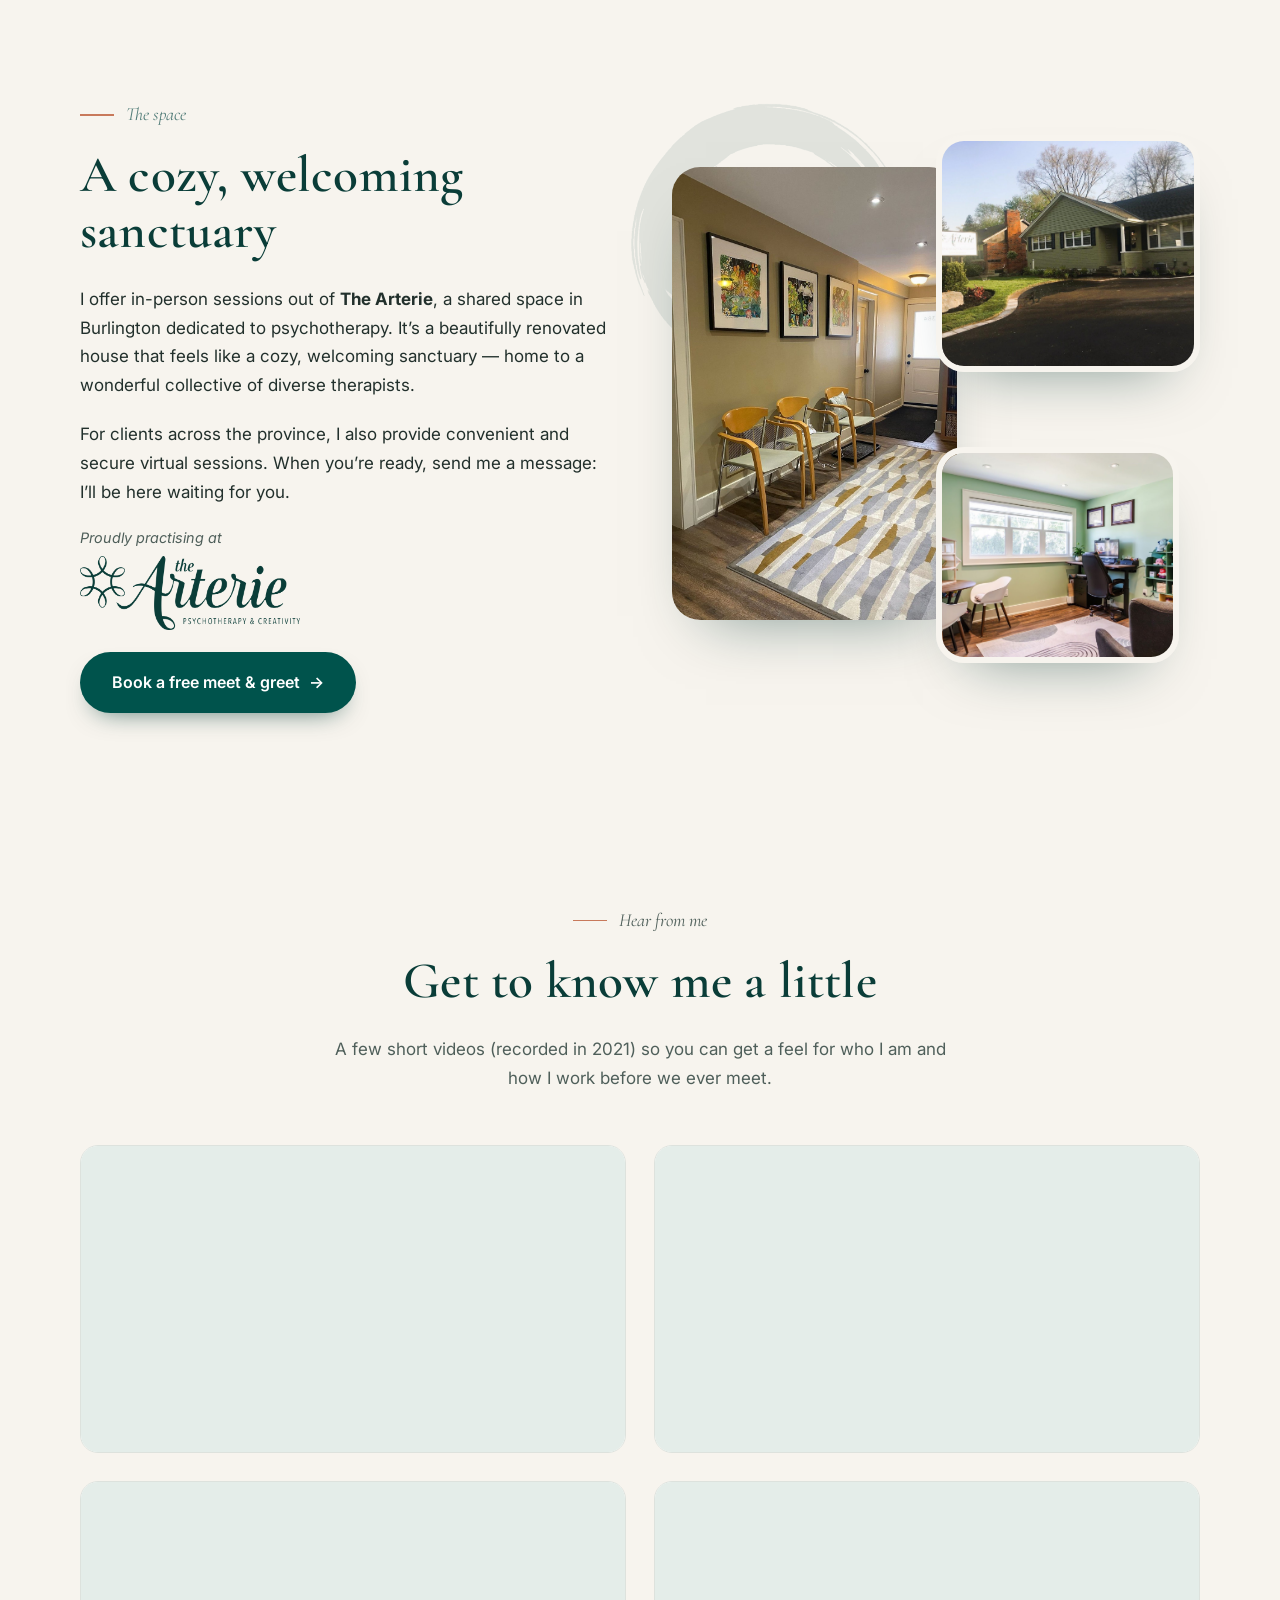
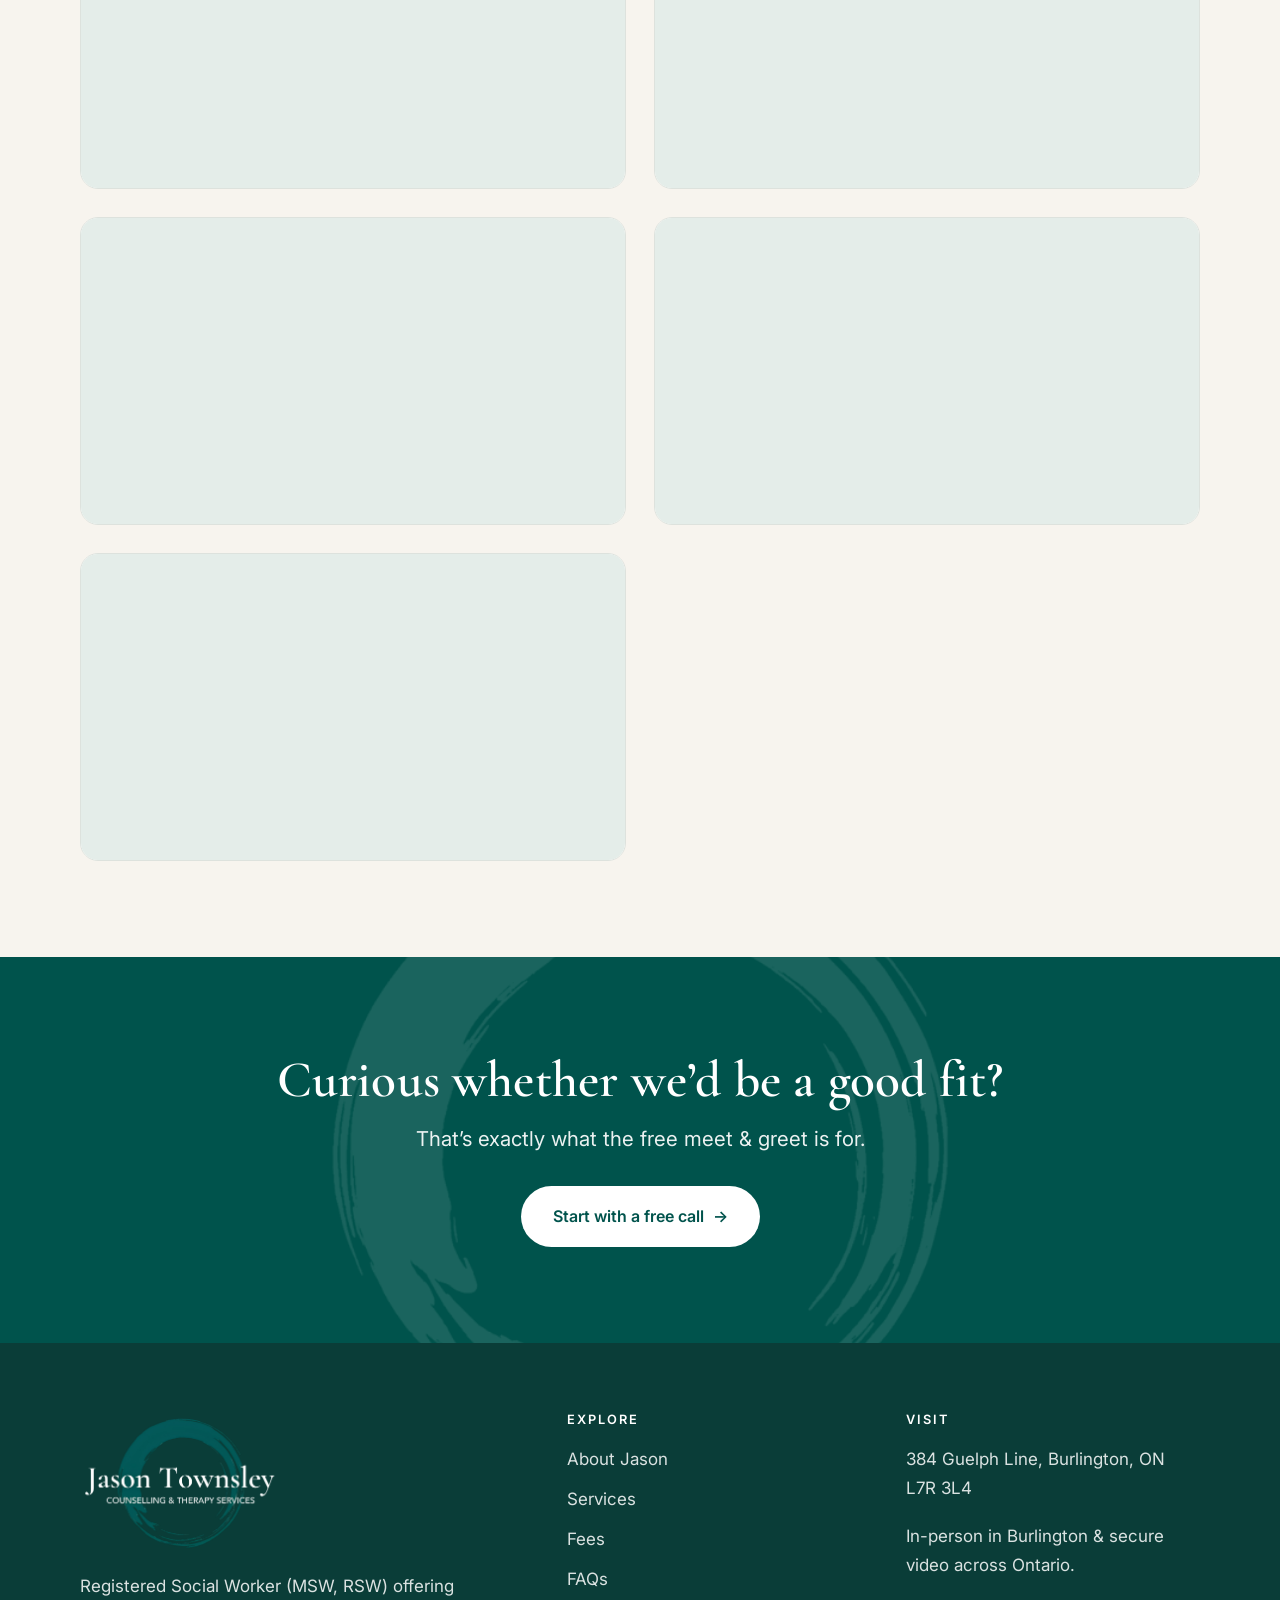
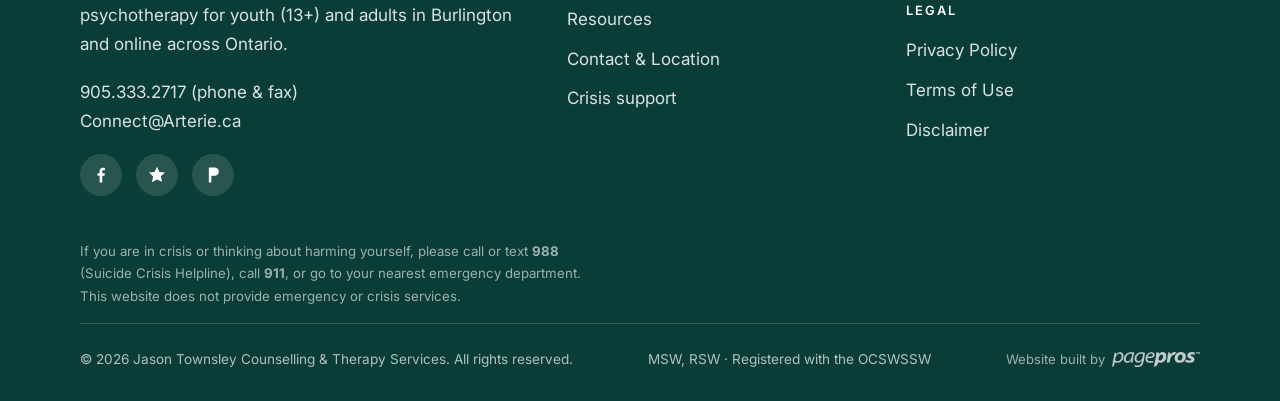
==== commit 698f39c0: "Add files via upload" ====
--- a/about.html
+++ b/about.html
@@ -216,36 +216,34 @@
 </section>
 
 
-<!-- ============ LEVELING UP (career progression / current learning) ============ -->
-<!-- TODO(Jason): Add your "leveling up" content here — career progression and what you're currently
-     learning (e.g. Existential psychotherapy, CAMH & University of Toronto curriculum, etc.).
-     Duplicate a <div class="svc">...</div> block for each item. -->
-<section class="section">
-  <div class="wrap">
-    <div class="section-head reveal">
-      <p class="eyebrow">Leveling up</p>
-      <h2>Where I&rsquo;m growing</h2>
-      <p>Good therapists never stop being students. A look at my ongoing professional growth and current learning.</p>
-    </div>
-    <div class="svc-grid reveal">
-      <div class="svc"><h3>Coming soon</h3><p class="len">Career progression &amp; current learning</p><p>This section is being put together &mdash; check back soon.</p></div>
-    </div>
-  </div>
-</section>
-
-
-<!-- ============ WHAT'S ON MY NIGHT TABLE (personal interests) ============ -->
-<!-- TODO(Jason): Add your "what's on my night table" content here — personal interests, books,
-     hobbies, what you're into outside of work. Duplicate a <div class="svc">...</div> block per item. -->
+<!-- ============ LEVELING UP + WHAT'S ON MY NIGHT TABLE (side by side) ============ -->
+<!-- TODO(Jason): Fill in each column below.
+     Left  = "Leveling up": career progression & current learning (e.g. Existential psychotherapy,
+             CAMH & University of Toronto curriculum). Add <li> items under the <ul>.
+     Right = "What's on my night table": personal interests, books, hobbies. Add <li> items. -->
 <section class="section section-sage">
   <div class="wrap">
-    <div class="section-head reveal">
-      <p class="eyebrow">What&rsquo;s on my night table</p>
-      <h2>A little about me, outside the room</h2>
-      <p>The books, interests, and things that make me, me &mdash; beyond the therapy chair.</p>
-    </div>
-    <div class="svc-grid reveal">
-      <div class="svc"><h3>Coming soon</h3><p class="len">Personal interests</p><p>This section is being put together &mdash; check back soon.</p></div>
+    <div class="duo">
+      <div class="duo-col reveal">
+        <p class="eyebrow">Leveling up</p>
+        <h2>Where I&rsquo;m growing</h2>
+        <p>Good therapists never stop being students. A look at my ongoing professional growth and current learning.</p>
+        <div class="duo-card">
+          <h3>Coming soon</h3>
+          <p class="len">Career progression &amp; current learning</p>
+          <p>This section is being put together &mdash; check back soon.</p>
+        </div>
+      </div>
+      <div class="duo-col reveal">
+        <p class="eyebrow">What&rsquo;s on my night table</p>
+        <h2>A little about me, outside the room</h2>
+        <p>The books, interests, and things that make me, me &mdash; beyond the therapy chair.</p>
+        <div class="duo-card">
+          <h3>Coming soon</h3>
+          <p class="len">Personal interests</p>
+          <p>This section is being put together &mdash; check back soon.</p>
+        </div>
+      </div>
     </div>
   </div>
 </section>
--- a/assets/style.css
+++ b/assets/style.css
@@ -434,3 +434,18 @@
 .built-by a{display:inline-flex;align-items:center;}
 .built-by img{height:15px;width:auto;opacity:.75;transition:opacity .2s;vertical-align:middle;}
 .built-by a:hover img{opacity:1;}
+
+/* ---------- Safe haven expectation blurb (home) ---------- */
+.haven{max-width:760px;margin:0 auto;text-align:center;}
+.haven-lead{font-family:var(--serif);font-size:clamp(1.5rem,2.8vw,2rem);line-height:1.4;color:var(--forest);margin:0 auto .9em;max-width:40ch;}
+.haven-body{font-size:1.12rem;line-height:1.7;color:var(--ink-soft);margin:0 auto;max-width:62ch;}
+@media (max-width:560px){.haven-body{font-size:1.02rem;}}
+
+/* ---------- Side-by-side duo (Leveling up + Night table) ---------- */
+.duo{display:grid;grid-template-columns:1fr 1fr;gap:48px;align-items:start;}
+.duo-col .len{color:var(--clay);font-family:var(--serif);font-style:italic;font-size:1.05rem;margin:0 0 10px;}
+.duo-card{background:#fff;border:1px solid var(--line);border-radius:var(--radius);padding:30px 32px;margin-top:8px;}
+.duo-card h3{margin:0 0 .3em;}
+.duo-card p{color:var(--ink-soft);margin:0;}
+.duo-card p + p{margin-top:.5em;}
+@media (max-width:820px){.duo{grid-template-columns:1fr;gap:40px;}}
